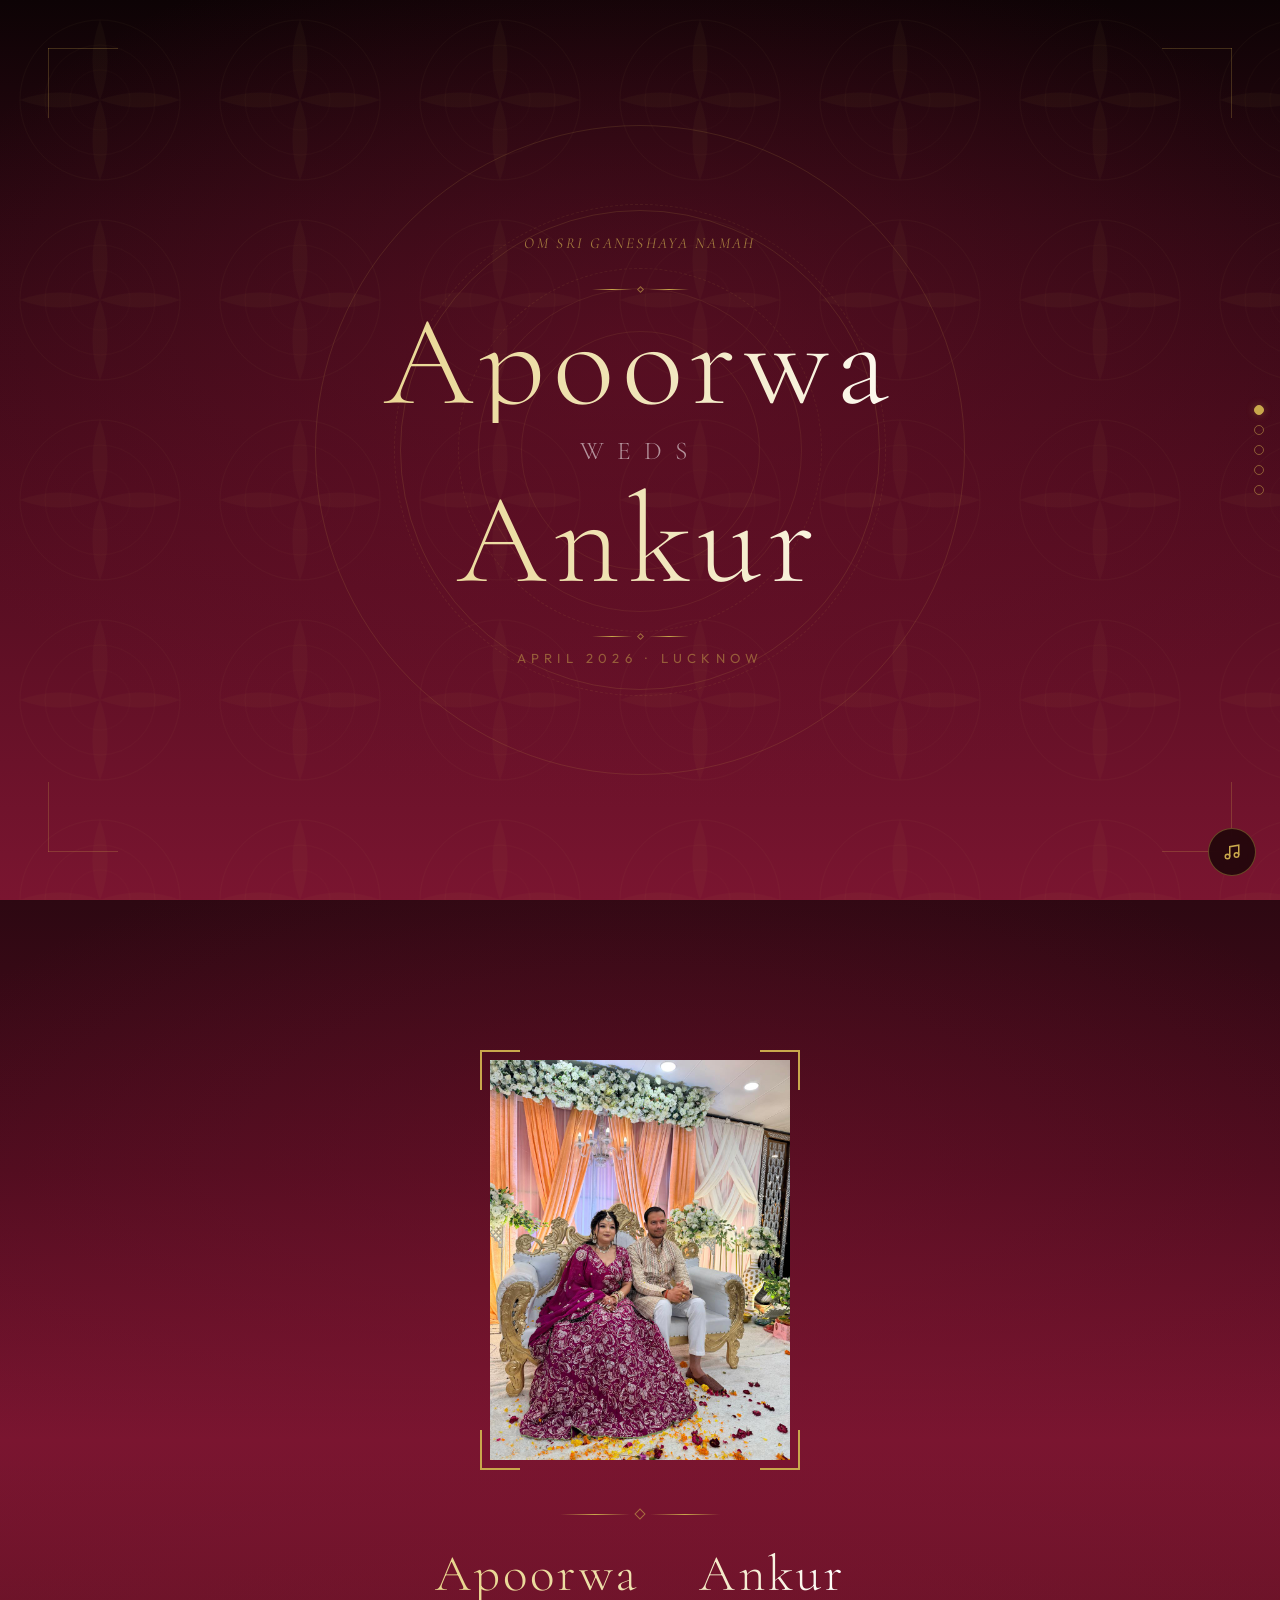
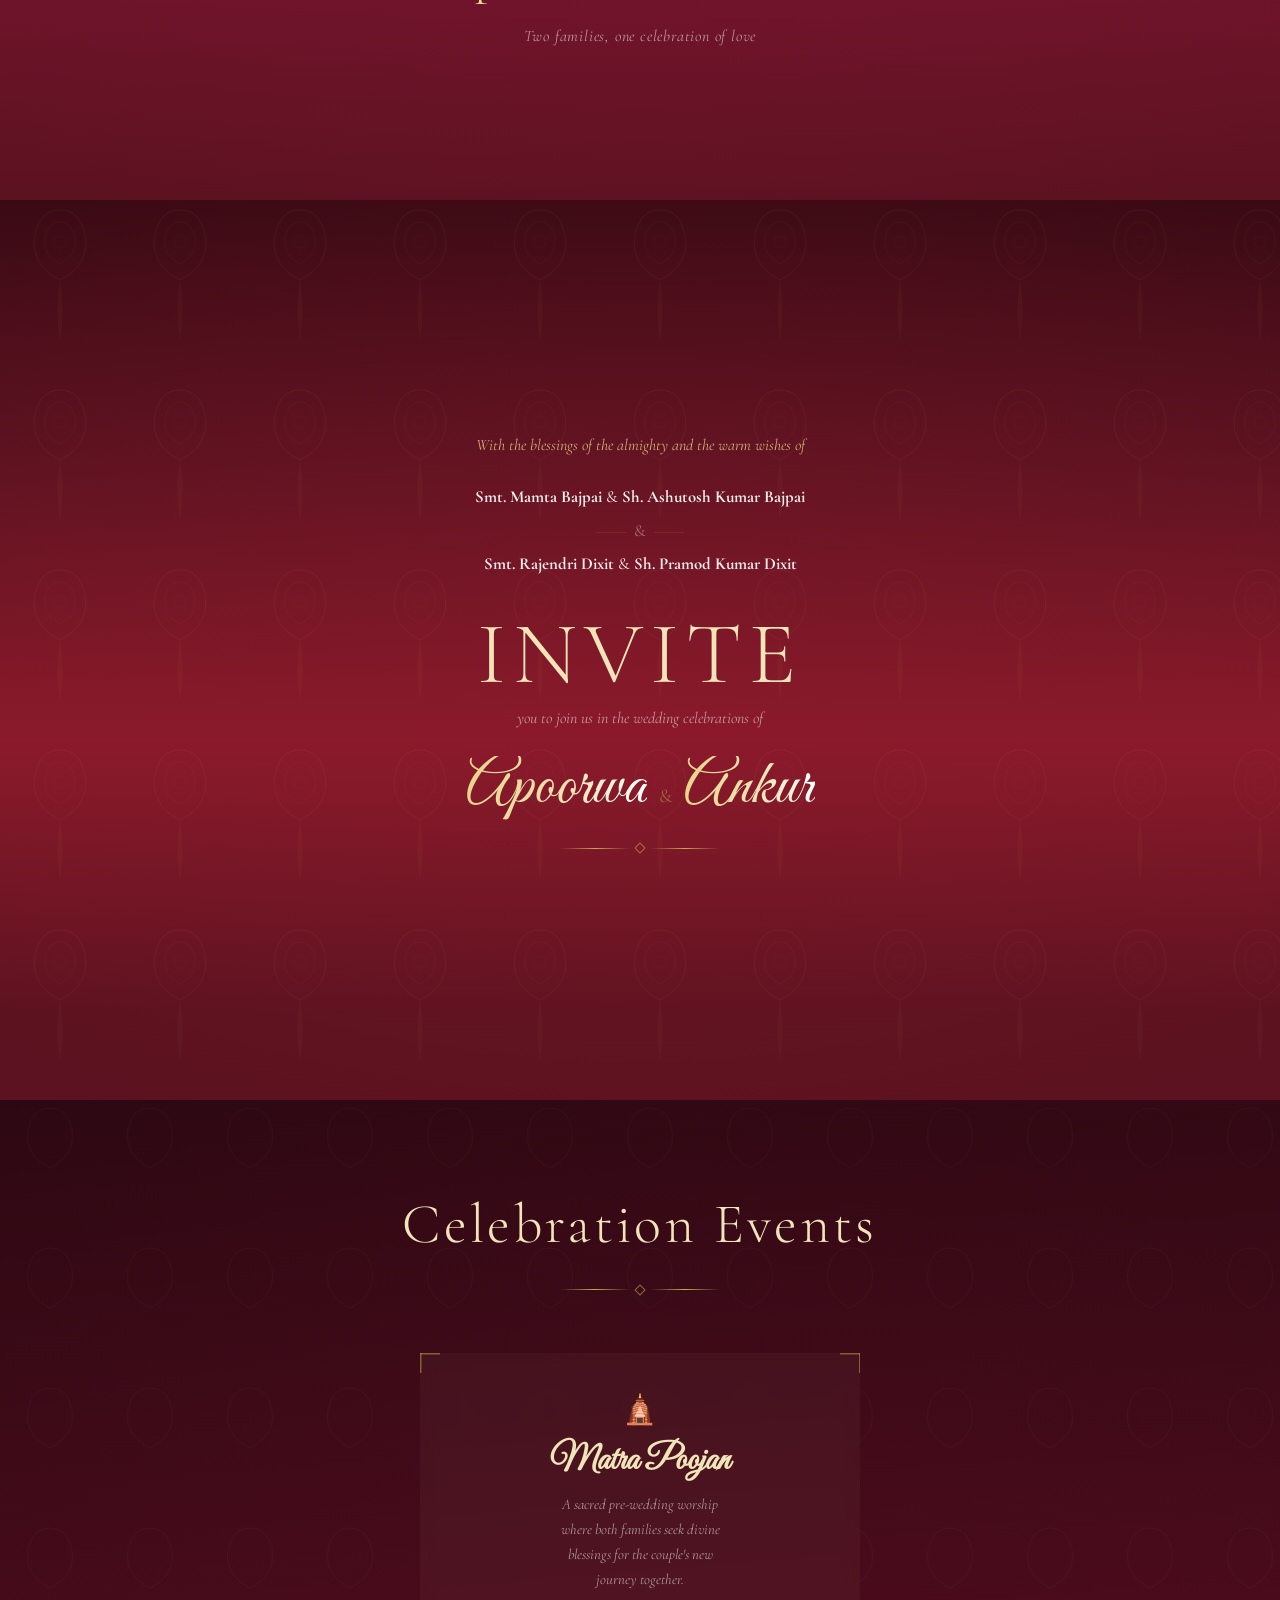
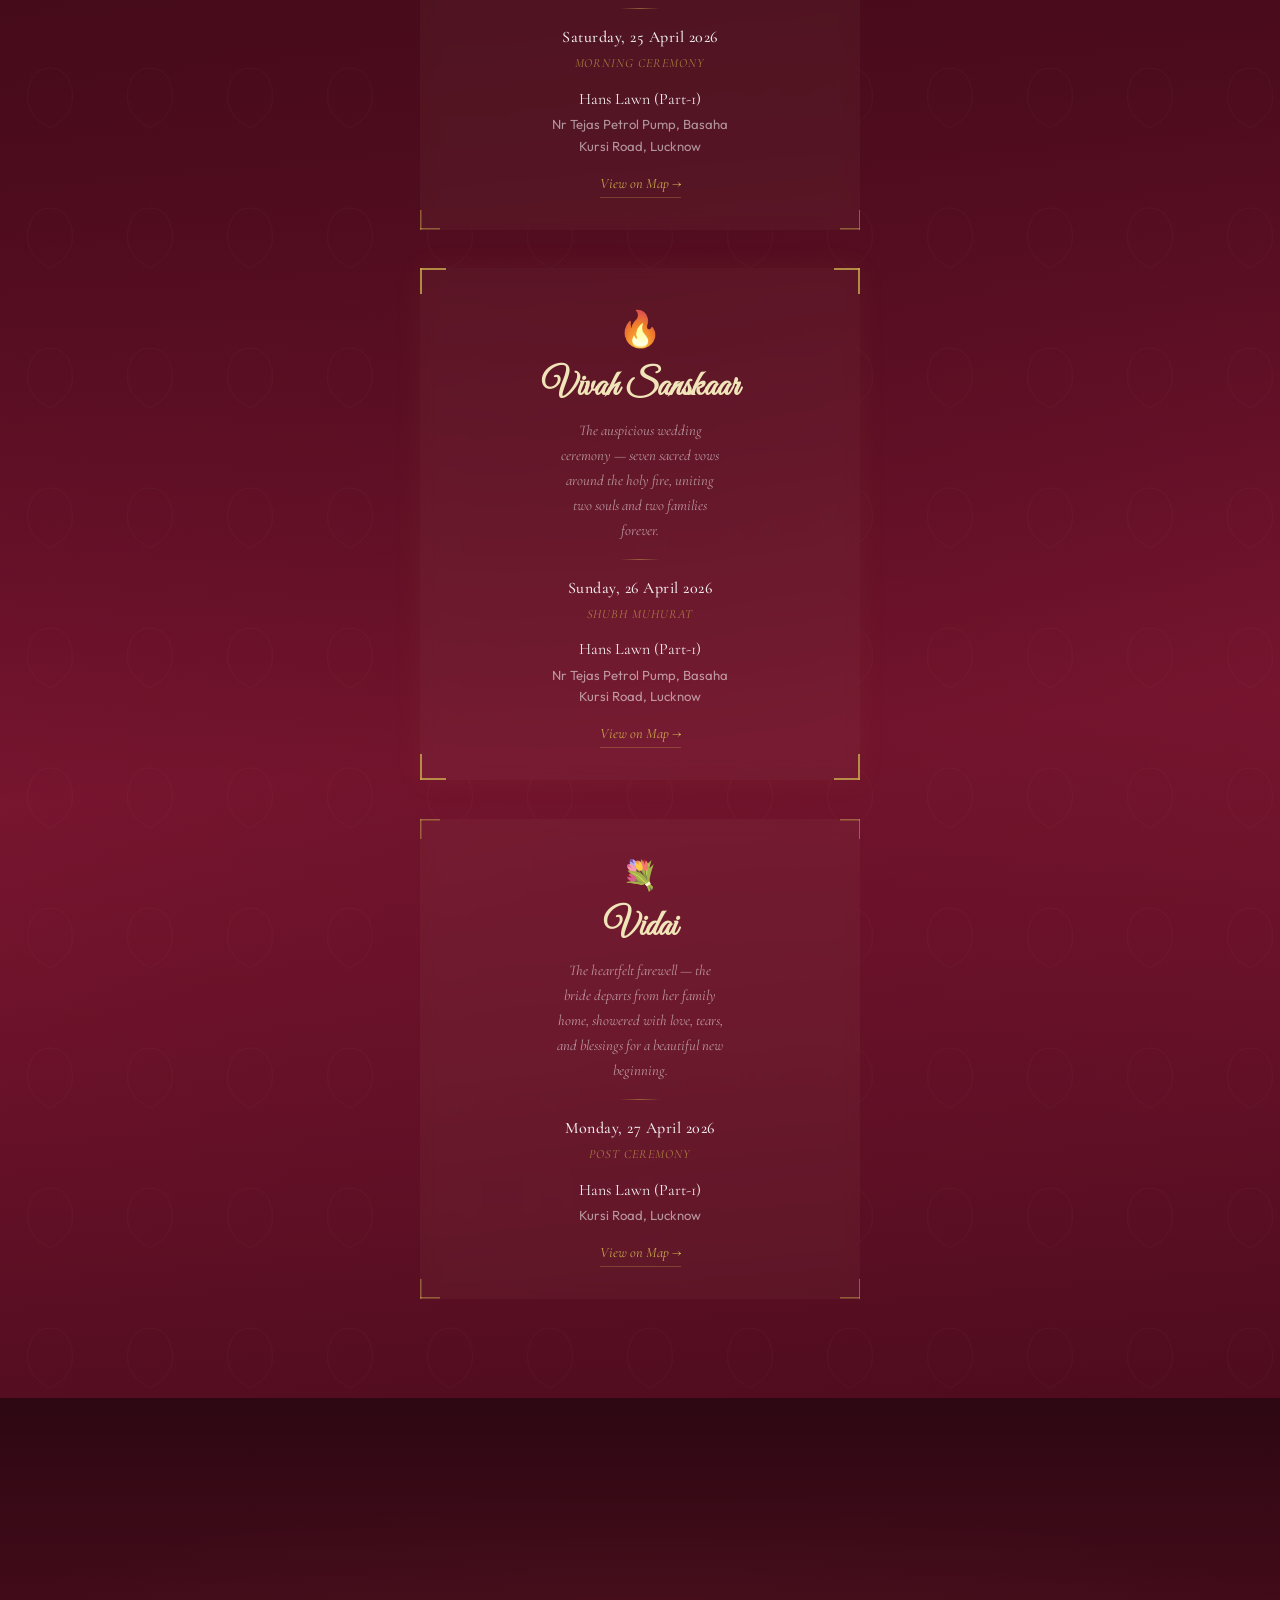
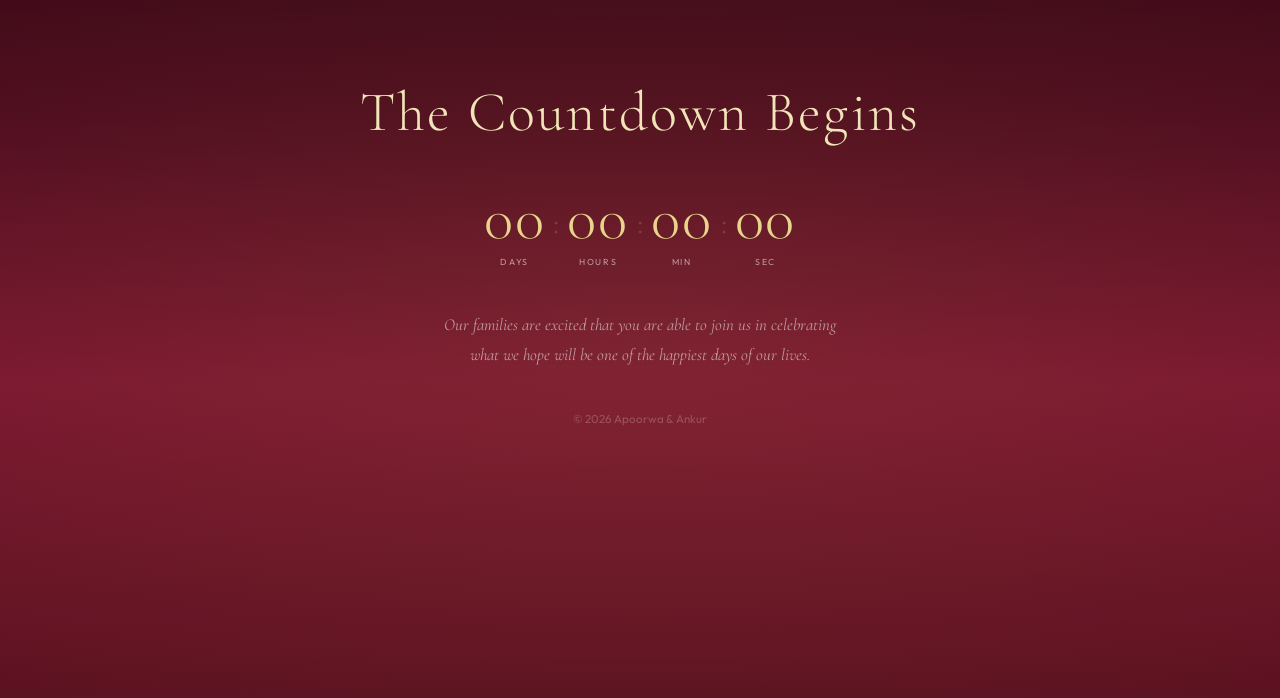
==== index.html @ f577709d "Center couple photo, enrich event cards with descriptions and icons Made-with: Cursor" ====
<!DOCTYPE html>
<html lang="en">
<head>
  <meta charset="UTF-8"/>
  <meta name="viewport" content="width=device-width, initial-scale=1.0"/>
  <meta name="description" content="Apoorwa & Ankur — Wedding Celebration, April 2026, Lucknow"/>
  <title>Apoorwa & Ankur</title>
  <link rel="icon" href="assets/favicon.svg" type="image/svg+xml"/>
  <link rel="preconnect" href="https://fonts.googleapis.com"/>
  <link rel="preconnect" href="https://fonts.gstatic.com" crossorigin/>
  <link href="https://fonts.googleapis.com/css2?family=Cormorant+Garamond:ital,wght@0,300;0,400;0,500;0,600;0,700;1,400&family=Outfit:wght@300;400;500&family=Great+Vibes&display=swap" rel="stylesheet"/>
  <link rel="stylesheet" href="css/style.css"/>
  <link rel="stylesheet" href="css/animations.css"/>
</head>
<body>

<!-- Page dots nav -->
<nav class="dots" aria-label="Page navigation">
  <button class="dot dot--active" data-target="hero" aria-label="Hero"></button>
  <button class="dot" data-target="couple" aria-label="The Couple"></button>
  <button class="dot" data-target="invite" aria-label="Invitation"></button>
  <button class="dot" data-target="events" aria-label="Events"></button>
  <button class="dot" data-target="closing" aria-label="Closing"></button>
</nav>

<!-- Music toggle -->
<button type="button" class="music-btn" id="musicToggle" aria-pressed="false" aria-label="Play music">
  <svg width="18" height="18" viewBox="0 0 24 24" fill="none" stroke="currentColor" stroke-width="2"><path d="M9 18V5l12-2v13"/><circle cx="6" cy="18" r="3"/><circle cx="18" cy="16" r="3"/></svg>
</button>
<audio id="bgMusic" loop preload="metadata"><source src="assets/audio/shehnai.mp3" type="audio/mpeg"/></audio>

<!-- Floating petals & sparkles -->
<div class="petals" id="petals" aria-hidden="true"></div>
<div class="sparkles" id="sparkles" aria-hidden="true"></div>

<main class="pages" id="pages">

<!-- ═══════════ HERO ═══════════ -->
<section class="page page--hero" id="hero">
  <div class="page__bg page__bg--hero"></div>
  <div class="mandala mandala--1" aria-hidden="true"></div>
  <div class="mandala mandala--2" aria-hidden="true"></div>
  <div class="hero-corners" aria-hidden="true">
    <span class="corner corner--tl"></span>
    <span class="corner corner--tr"></span>
    <span class="corner corner--bl"></span>
    <span class="corner corner--br"></span>
  </div>
  <div class="page__content">
    <p class="hero__pre">Om Sri Ganeshaya Namah</p>
    <div class="ornament ornament--sm" aria-hidden="true"><span></span><span></span><span></span></div>
    <h1 class="hero__bride">Apoorwa</h1>
    <p class="hero__weds">weds</p>
    <h1 class="hero__groom">Ankur</h1>
    <div class="ornament ornament--sm" aria-hidden="true"><span></span><span></span><span></span></div>
    <p class="hero__date">April 2026 &middot; Lucknow</p>
  </div>
</section>

<!-- ═══════════ THE COUPLE ═══════════ -->
<section class="page page--couple" id="couple">
  <div class="page__bg page__bg--couple"></div>
  <div class="page__content couple-content">
    <div class="photo-frame">
      <img src="assets/images/couple.jpg" alt="Apoorwa & Ankur" class="photo-frame__img" loading="lazy"/>
    </div>
    <div class="ornament ornament--lg" aria-hidden="true"><span></span><span></span><span></span></div>
    <h2 class="couple__names">Apoorwa <span class="couple__amp">&amp;</span> Ankur</h2>
    <p class="couple__tagline">Two families, one celebration of love</p>
  </div>
</section>

<!-- ═══════════ INVITATION ═══════════ -->
<section class="page page--invite" id="invite">
  <div class="page__bg page__bg--invite"></div>
  <div class="page__content">
    <div class="invite-card">
      <p class="invite-card__pre">With the blessings of the almighty and the warm wishes of</p>
      <div class="invite-card__families">
        <p><strong>Smt. Mamta Bajpai</strong> &amp; <strong>Sh. Ashutosh Kumar Bajpai</strong></p>
        <p class="invite-card__and"><span class="ornament-line"></span>&amp;<span class="ornament-line"></span></p>
        <p><strong>Smt. Rajendri Dixit</strong> &amp; <strong>Sh. Pramod Kumar Dixit</strong></p>
      </div>
      <p class="invite-card__invite">INVITE</p>
      <p class="invite-card__text">you to join us in the wedding celebrations of</p>
      <div class="invite-card__couple">
        <span class="invite-card__name">Apoorwa</span>
        <span class="invite-card__amp">&amp;</span>
        <span class="invite-card__name">Ankur</span>
      </div>
      <div class="ornament ornament--lg" aria-hidden="true"><span></span><span></span><span></span></div>
    </div>
  </div>
</section>

<!-- ═══════════ EVENTS TIMELINE ═══════════ -->
<section class="page page--events" id="events">
  <div class="page__bg page__bg--events"></div>
  <div class="page__content events-content">
    <h2 class="events__heading">Celebration Events</h2>
    <div class="ornament ornament--lg" aria-hidden="true"><span></span><span></span><span></span></div>

    <div class="timeline">

      <!-- Haldi & Sangeet (version A) -->
      <article class="tl-card" id="ev-haldi" data-version="a">
        <div class="tl-card__body">
          <span class="tl-card__icon" aria-hidden="true">&#x1F33B;</span>
          <h3 class="tl-card__title">Haldi &amp; Sangeet</h3>
          <p class="tl-card__desc">An evening of turmeric blessings, music, and joyful dancing as we celebrate the beginning of the festivities.</p>
          <div class="tl-card__divider" aria-hidden="true"></div>
          <p class="tl-card__date">Friday, 24 April 2026</p>
          <p class="tl-card__time">Evening Onwards</p>
          <div class="tl-card__venue-block">
            <p class="tl-card__venue">M-25, Gole Market, Mahanagar</p>
            <p class="tl-card__city">Lucknow</p>
          </div>
          <a class="tl-card__link" href="https://www.google.com/maps/search/Gole+Market+Mahanagar+Lucknow" target="_blank" rel="noopener noreferrer">View on Map &rarr;</a>
        </div>
      </article>

      <!-- Matra Poojan -->
      <article class="tl-card" id="ev-matr">
        <div class="tl-card__body">
          <span class="tl-card__icon" aria-hidden="true">&#x1F6D5;</span>
          <h3 class="tl-card__title">Matra Poojan</h3>
          <p class="tl-card__desc">A sacred pre-wedding worship where both families seek divine blessings for the couple's new journey together.</p>
          <div class="tl-card__divider" aria-hidden="true"></div>
          <p class="tl-card__date">Saturday, 25 April 2026</p>
          <p class="tl-card__time">Morning Ceremony</p>
          <div class="tl-card__venue-block">
            <p class="tl-card__venue">Hans Lawn (Part-1)</p>
            <p class="tl-card__addr">Nr Tejas Petrol Pump, Basaha</p>
            <p class="tl-card__city">Kursi Road, Lucknow</p>
          </div>
          <a class="tl-card__link" href="https://www.google.com/maps/search/Hans+Lawn+Kursi+Road+Lucknow" target="_blank" rel="noopener noreferrer">View on Map &rarr;</a>
        </div>
      </article>

      <!-- Vivah -->
      <article class="tl-card tl-card--highlight" id="ev-vivah">
        <div class="tl-card__body">
          <span class="tl-card__icon tl-card__icon--lg" aria-hidden="true">&#x1F525;</span>
          <h3 class="tl-card__title">Vivah Sanskaar</h3>
          <p class="tl-card__desc">The auspicious wedding ceremony &mdash; seven sacred vows around the holy fire, uniting two souls and two families forever.</p>
          <div class="tl-card__divider" aria-hidden="true"></div>
          <p class="tl-card__date">Sunday, 26 April 2026</p>
          <p class="tl-card__time">Shubh Muhurat</p>
          <div class="tl-card__venue-block">
            <p class="tl-card__venue">Hans Lawn (Part-1)</p>
            <p class="tl-card__addr">Nr Tejas Petrol Pump, Basaha</p>
            <p class="tl-card__city">Kursi Road, Lucknow</p>
          </div>
          <a class="tl-card__link" href="https://www.google.com/maps/search/Hans+Lawn+Kursi+Road+Lucknow" target="_blank" rel="noopener noreferrer">View on Map &rarr;</a>
        </div>
      </article>

      <!-- Vidai -->
      <article class="tl-card" id="ev-vidai">
        <div class="tl-card__body">
          <span class="tl-card__icon" aria-hidden="true">&#x1F490;</span>
          <h3 class="tl-card__title">Vidai</h3>
          <p class="tl-card__desc">The heartfelt farewell &mdash; the bride departs from her family home, showered with love, tears, and blessings for a beautiful new beginning.</p>
          <div class="tl-card__divider" aria-hidden="true"></div>
          <p class="tl-card__date">Monday, 27 April 2026</p>
          <p class="tl-card__time">Post Ceremony</p>
          <div class="tl-card__venue-block">
            <p class="tl-card__venue">Hans Lawn (Part-1)</p>
            <p class="tl-card__city">Kursi Road, Lucknow</p>
          </div>
          <a class="tl-card__link" href="https://www.google.com/maps/search/Hans+Lawn+Kursi+Road+Lucknow" target="_blank" rel="noopener noreferrer">View on Map &rarr;</a>
        </div>
      </article>
    </div>
  </div>
</section>

<!-- ═══════════ COUNTDOWN / CLOSING ═══════════ -->
<section class="page page--closing" id="closing">
  <div class="page__bg page__bg--closing"></div>
  <div class="page__content">
    <h2 class="closing__heading">The Countdown Begins</h2>
    <div class="countdown" id="countdownRoot">
      <span class="cd-block"><span class="cd-n" id="cdDays">00</span><span class="cd-l">Days</span></span>
      <span class="cd-sep">:</span>
      <span class="cd-block"><span class="cd-n" id="cdHours">00</span><span class="cd-l">Hours</span></span>
      <span class="cd-sep">:</span>
      <span class="cd-block"><span class="cd-n" id="cdMins">00</span><span class="cd-l">Min</span></span>
      <span class="cd-sep">:</span>
      <span class="cd-block"><span class="cd-n" id="cdSecs">00</span><span class="cd-l">Sec</span></span>
    </div>
    <p class="closing__text">Our families are excited that you are able to join us in celebrating what we hope will be one of the happiest days of our lives.</p>
    <p class="closing__copy">&copy; <span id="year"></span> Apoorwa &amp; Ankur</p>
  </div>
</section>

</main>

<script src="js/main.js" defer></script>
</body>
</html>
---- css/style.css ----
/* =================================================================
   Apoorwa & Ankur — Hindu Wedding
   Maroon / red / gold  ·  Timeline events  ·  Ornate corners
   ================================================================= */

:root{
  --maroon:#7a1530;--maroon-d:#4e0c1e;--maroon-dd:#2d0812;--maroon-bg:#1a0508;
  --red:#8b1a2b;--red-d:#5c1220;--red-dd:#3a0a14;
  --gold:#c9a84c;--gold-l:#e8d48b;--gold-p:#f0e4b8;--gold-d:#a07828;
  --cream:#faf3e8;--cream-d:#f0e4d0;
  --rose:#b85c78;--rose-d:#8a3d55;
  --txt-l:rgba(255,255,255,.92);--txt-dl:rgba(255,255,255,.55);
  --ff-d:"Cormorant Garamond",Georgia,serif;
  --ff-s:"Great Vibes",cursive;
  --ff-b:"Outfit",system-ui,sans-serif;
}

*,*::before,*::after{box-sizing:border-box;margin:0}
html{scroll-behavior:smooth}
body{font-family:var(--ff-b);font-weight:400;color:#fff;background:var(--maroon-bg);line-height:1.6;overflow-x:hidden}

/* ═══════ LAYOUT ═══════ */
.pages{-webkit-overflow-scrolling:touch}
.page{min-height:100vh;min-height:100dvh;position:relative;display:flex;align-items:center;justify-content:center;overflow:hidden}

@media(max-width:767px){
  body{overflow:hidden;height:100vh;height:100dvh}
  .pages{height:100vh;height:100dvh;overflow-y:auto;scroll-snap-type:y mandatory}
  .page{height:100vh;height:100dvh;min-height:auto;scroll-snap-align:start}
  .page--events{height:auto;min-height:100dvh;scroll-snap-align:start}
}

/* ═══════ BACKGROUNDS ═══════ */
.page__bg{position:absolute;inset:0;z-index:0}

.page__bg--hero{
  background:
    url("data:image/svg+xml,%3Csvg xmlns='http://www.w3.org/2000/svg' width='200' height='200'%3E%3Ccircle cx='100' cy='100' r='80' fill='none' stroke='rgba(201,168,76,.07)' stroke-width='.6'/%3E%3Ccircle cx='100' cy='100' r='55' fill='none' stroke='rgba(201,168,76,.06)' stroke-width='.5'/%3E%3Ccircle cx='100' cy='100' r='30' fill='none' stroke='rgba(201,168,76,.05)' stroke-width='.4'/%3E%3Cpath d='M100 20 Q115 60 100 100 Q85 60 100 20' fill='rgba(201,168,76,.04)'/%3E%3Cpath d='M100 180 Q115 140 100 100 Q85 140 100 180' fill='rgba(201,168,76,.04)'/%3E%3Cpath d='M20 100 Q60 85 100 100 Q60 115 20 100' fill='rgba(201,168,76,.04)'/%3E%3Cpath d='M180 100 Q140 85 100 100 Q140 115 180 100' fill='rgba(201,168,76,.04)'/%3E%3C/svg%3E"),
    radial-gradient(ellipse 60% 50% at 50% 40%,rgba(122,21,48,.4),transparent),
    linear-gradient(180deg,#0d0305 0%,var(--maroon-dd) 25%,var(--maroon-d) 55%,var(--maroon) 100%);
}

.page__bg--couple{
  background:
    radial-gradient(ellipse 70% 60% at 50% 50%,rgba(122,21,48,.5),transparent),
    linear-gradient(180deg,var(--maroon-dd) 0%,var(--maroon-d) 30%,var(--maroon) 60%,var(--red-d) 100%);
}

.page__bg--invite{
  background:
    url("data:image/svg+xml,%3Csvg xmlns='http://www.w3.org/2000/svg' width='120' height='180'%3E%3Cpath d='M60 10 Q80 10 85 35 Q90 65 60 80 Q30 65 35 35 Q40 10 60 10Z' fill='none' stroke='rgba(201,168,76,.1)' stroke-width='.6'/%3E%3Cpath d='M60 22 Q72 22 75 38 Q78 55 60 64 Q42 55 45 38 Q48 22 60 22Z' fill='none' stroke='rgba(201,168,76,.07)' stroke-width='.4'/%3E%3Ccircle cx='60' cy='42' r='6' fill='none' stroke='rgba(201,168,76,.06)' stroke-width='.3'/%3E%3Cpath d='M60 80 Q55 110 60 140 Q65 110 60 80' fill='rgba(201,168,76,.04)'/%3E%3C/svg%3E"),
    radial-gradient(ellipse 80% 60% at 50% 50%,rgba(139,26,43,.3),transparent),
    linear-gradient(180deg,var(--red-dd),var(--red-d) 30%,var(--red) 60%,var(--red-d) 90%);
}

.page__bg--events{
  background:
    url("data:image/svg+xml,%3Csvg xmlns='http://www.w3.org/2000/svg' width='100' height='140'%3E%3Cpath d='M50 8 Q68 8 72 30 Q76 55 50 68 Q24 55 28 30 Q32 8 50 8Z' fill='none' stroke='rgba(232,212,139,.06)' stroke-width='.5'/%3E%3C/svg%3E"),
    radial-gradient(ellipse 70% 50% at 50% 45%,rgba(78,12,30,.35),transparent),
    linear-gradient(175deg,var(--maroon-dd) 0%,var(--maroon-d) 35%,var(--maroon) 65%,var(--maroon-d) 100%);
}

.page__bg--closing{
  background:
    radial-gradient(ellipse 80% 50% at 50% 60%,rgba(201,168,76,.1),transparent),
    linear-gradient(180deg,var(--maroon-dd),var(--maroon-d) 35%,var(--maroon) 65%,var(--red-d));
}

/* ═══════ PAGE CONTENT ═══════ */
.page__content{position:relative;z-index:2;text-align:center;padding:3rem 1.5rem;width:100%;max-width:36rem;margin:0 auto}

/* ═══════════════════════════════
   SPINNING MANDALAS (hero)
   ═══════════════════════════════ */
.mandala{position:absolute;border-radius:50%;border:1.5px solid rgba(201,168,76,.15);z-index:1;pointer-events:none}
.mandala::before,.mandala::after{content:'';position:absolute;border-radius:50%;border:1px solid rgba(201,168,76,.1)}
.mandala::before{inset:12%;border-style:dashed}
.mandala::after{inset:25%}
.mandala--1{width:clamp(280px,50vw,500px);height:clamp(280px,50vw,500px);top:50%;left:50%;transform:translate(-50%,-50%)}
.mandala--2{width:clamp(200px,35vw,360px);height:clamp(200px,35vw,360px);top:50%;left:50%;transform:translate(-50%,-50%)}

/* ═══════ FLOATING PETALS & SPARKLES ═══════ */
.petals{position:fixed;inset:0;z-index:99;pointer-events:none;overflow:hidden}
.petal{position:absolute;border-radius:50% 0 50% 0;background:radial-gradient(circle at 30% 30%,var(--gold),var(--gold-d));opacity:0}
.sparkles{position:fixed;inset:0;z-index:98;pointer-events:none;overflow:hidden}
.sparkle{position:absolute;border-radius:50%;background:var(--gold-l);opacity:0}

/* ═══════════════════════════════
   HERO
   ═══════════════════════════════ */
.hero__pre{font-family:var(--ff-d);font-style:italic;font-size:clamp(.8rem,2vw,.95rem);color:var(--gold);letter-spacing:.15em;text-transform:uppercase;margin-bottom:2rem;opacity:.7}
.hero__bride,.hero__groom{font-family:var(--ff-d);font-weight:300;font-size:clamp(4rem,14vw,8rem);letter-spacing:.06em;line-height:.95;color:var(--txt-l)}
.hero__bride{color:var(--gold-l)}
.hero__weds{font-family:var(--ff-d);font-weight:300;font-size:clamp(1.2rem,3vw,1.6rem);letter-spacing:.5em;text-transform:uppercase;color:var(--txt-dl);margin:.5rem 0}
.hero__groom{margin-bottom:2rem}
.hero__date{font-size:clamp(.7rem,1.8vw,.82rem);letter-spacing:.4em;text-transform:uppercase;color:var(--gold);opacity:.5}

/* ═══════════════════════════════
   COUPLE PHOTO — gradient corner brackets
   Corners drawn via background-image gradients on the
   element itself, so they always align with the box edges.
   ═══════════════════════════════ */
.couple-content{max-width:40rem;display:flex;flex-direction:column;align-items:center;justify-content:center;padding-top:2rem;padding-bottom:2rem}
.photo-frame{
  --cl:clamp(24px,6vw,40px);--ct:2px;--cg:var(--gold);
  position:relative;width:clamp(180px,42vw,260px);margin:0 auto 1.5rem;padding:10px;
  background:
    linear-gradient(var(--cg),var(--cg)) 0 0/var(--cl) var(--ct) no-repeat,
    linear-gradient(var(--cg),var(--cg)) 0 0/var(--ct) var(--cl) no-repeat,
    linear-gradient(var(--cg),var(--cg)) 100% 0/var(--cl) var(--ct) no-repeat,
    linear-gradient(var(--cg),var(--cg)) 100% 0/var(--ct) var(--cl) no-repeat,
    linear-gradient(var(--cg),var(--cg)) 0 100%/var(--cl) var(--ct) no-repeat,
    linear-gradient(var(--cg),var(--cg)) 0 100%/var(--ct) var(--cl) no-repeat,
    linear-gradient(var(--cg),var(--cg)) 100% 100%/var(--cl) var(--ct) no-repeat,
    linear-gradient(var(--cg),var(--cg)) 100% 100%/var(--ct) var(--cl) no-repeat;
}
.photo-frame__img{width:100%;display:block;aspect-ratio:3/4;object-fit:cover;object-position:center 20%;max-height:45vh}

.couple__names{
  font-family:var(--ff-d);font-weight:300;
  font-size:clamp(2rem,6vw,3.2rem);
  color:var(--gold-p);letter-spacing:.06em;margin-bottom:.5rem;
}
.couple__amp{font-family:var(--ff-d);font-weight:300;font-size:clamp(1.2rem,3vw,1.6rem);color:var(--gold);opacity:.5;margin:0 .3rem}
.couple__tagline{font-family:var(--ff-d);font-style:italic;font-size:clamp(.85rem,2.2vw,1rem);color:var(--txt-dl);letter-spacing:.05em}

/* ═══════════════════════════════
   INVITATION CARD
   ═══════════════════════════════ */
.invite-card{padding:1rem 0}
.invite-card__pre{font-family:var(--ff-d);font-style:italic;font-size:clamp(.85rem,2.2vw,1rem);color:var(--gold-l);margin-bottom:1.5rem;opacity:.8;line-height:1.7}
.invite-card__families{margin-bottom:2rem}
.invite-card__families p{font-family:var(--ff-d);font-size:clamp(.9rem,2.3vw,1.05rem);line-height:1.7;color:var(--txt-l)}
.invite-card__and{font-family:var(--ff-d);font-size:1.2rem;color:var(--gold);opacity:.4;margin:.3rem 0}
.invite-card__invite{font-family:var(--ff-d);font-weight:300;font-size:clamp(3rem,10vw,5.5rem);letter-spacing:.08em;color:var(--gold-p);margin-bottom:.5rem;line-height:1}
.invite-card__text{font-family:var(--ff-d);font-style:italic;font-size:clamp(.85rem,2.2vw,1rem);color:var(--txt-dl);margin-bottom:1.5rem}
.invite-card__couple{display:flex;align-items:baseline;justify-content:center;gap:.75rem;flex-wrap:wrap;margin-bottom:1.5rem}
.invite-card__name{font-family:var(--ff-s);font-size:clamp(2.5rem,8vw,4rem);color:var(--gold-l);line-height:1}
.invite-card__amp{font-family:var(--ff-d);font-size:1.2rem;color:var(--gold);opacity:.5}

/* ═══════════════════════════════
   EVENTS TIMELINE
   ═══════════════════════════════ */
.events-content{max-width:44rem;padding-top:4rem;padding-bottom:4rem}
.events__heading{
  font-family:var(--ff-d);font-weight:300;
  font-size:clamp(2.2rem,6vw,3.5rem);
  color:var(--gold-p);letter-spacing:.06em;margin-bottom:.5rem;
}

.timeline{position:relative;margin-top:2.5rem;display:flex;flex-direction:column;align-items:center}
.timeline__line{display:none}

.tl-card{position:relative;padding:1.2rem 0;width:100%;display:flex;justify-content:center}
.tl-card__dot{display:none}
.tl-card__dot--lg{display:none}

.tl-card__body{
  --cl:20px;--ct:1.5px;--cc:rgba(201,168,76,.5);
  position:relative;
  width:clamp(270px,80vw,340px);
  padding:2rem 1.8rem;
  backdrop-filter:blur(8px);
  text-align:center;
  transition:box-shadow .4s;
  background:
    linear-gradient(var(--cc),var(--cc)) 0 0/var(--cl) var(--ct) no-repeat,
    linear-gradient(var(--cc),var(--cc)) 0 0/var(--ct) var(--cl) no-repeat,
    linear-gradient(var(--cc),var(--cc)) 100% 0/var(--cl) var(--ct) no-repeat,
    linear-gradient(var(--cc),var(--cc)) 100% 0/var(--ct) var(--cl) no-repeat,
    linear-gradient(var(--cc),var(--cc)) 0 100%/var(--cl) var(--ct) no-repeat,
    linear-gradient(var(--cc),var(--cc)) 0 100%/var(--ct) var(--cl) no-repeat,
    linear-gradient(var(--cc),var(--cc)) 100% 100%/var(--cl) var(--ct) no-repeat,
    linear-gradient(var(--cc),var(--cc)) 100% 100%/var(--ct) var(--cl) no-repeat,
    rgba(240,228,184,.04);
}
.tl-card__body:hover{
  box-shadow:0 0 40px rgba(201,168,76,.08);
}

.tl-card--highlight .tl-card__body{
  --cl:26px;--ct:2px;--cc:rgba(201,168,76,.8);
  box-shadow:0 0 30px rgba(201,168,76,.06);
}

.tl-card__icon{
  display:block;font-size:1.8rem;margin-bottom:.6rem;
  filter:grayscale(.3) brightness(1.1);
}
.tl-card__icon--lg{font-size:2.2rem}

.tl-card__title{
  font-family:var(--ff-s);font-size:clamp(1.6rem,5vw,2.2rem);
  color:var(--gold-p);margin-bottom:.6rem;line-height:1.2;
}
.tl-card__desc{
  font-family:var(--ff-d);font-style:italic;
  font-size:clamp(.8rem,2vw,.92rem);
  color:var(--txt-dl);line-height:1.7;
  margin-bottom:1rem;max-width:28ch;margin-left:auto;margin-right:auto;
}
.tl-card__divider{
  width:40px;height:1px;margin:0 auto 1rem;
  background:linear-gradient(90deg,transparent,var(--gold),transparent);opacity:.5;
}
.tl-card__date{
  font-family:var(--ff-d);font-weight:500;
  font-size:clamp(.88rem,2.3vw,1rem);
  color:var(--txt-l);margin-bottom:.2rem;letter-spacing:.03em;
}
.tl-card__time{
  font-family:var(--ff-d);font-style:italic;
  font-size:.78rem;color:var(--gold);opacity:.7;
  letter-spacing:.08em;text-transform:uppercase;margin-bottom:.8rem;
}
.tl-card__venue-block{margin-bottom:.8rem}
.tl-card__venue{font-family:var(--ff-d);font-size:clamp(.88rem,2.2vw,1rem);color:var(--txt-l);margin-bottom:.1rem}
.tl-card__addr{font-size:.82rem;color:var(--txt-dl);margin-bottom:.05rem}
.tl-card__city{font-size:.82rem;color:var(--txt-dl)}
.tl-card__link{
  display:inline-block;font-family:var(--ff-d);font-style:italic;
  font-size:.9rem;color:var(--gold);text-decoration:none;
  border-bottom:1px solid rgba(201,168,76,.3);padding-bottom:2px;
  transition:color .3s,border-color .3s;
}
.tl-card__link:hover{color:var(--gold-l);border-color:var(--gold-l)}

/* ═══════════════════════════════
   COUNTDOWN / CLOSING
   ═══════════════════════════════ */
.closing__heading{font-family:var(--ff-d);font-weight:300;font-size:clamp(2rem,6vw,3.5rem);color:var(--gold-p);margin-bottom:2rem;letter-spacing:.04em}
.countdown{display:flex;align-items:center;justify-content:center;gap:.5rem;margin-bottom:2.5rem}
.cd-block{text-align:center}
.cd-n{display:block;font-family:var(--ff-d);font-weight:300;font-size:clamp(2.2rem,7vw,3.8rem);color:var(--gold-l);line-height:1;letter-spacing:.03em}
.cd-l{display:block;font-size:.55rem;text-transform:uppercase;letter-spacing:.2em;color:var(--txt-dl);margin-top:.35rem}
.cd-sep{font-family:var(--ff-d);font-size:clamp(1.2rem,3vw,2rem);color:var(--gold);opacity:.25;padding-bottom:.8rem}
.closing__text{font-family:var(--ff-d);font-style:italic;font-size:clamp(.88rem,2.2vw,1.05rem);color:var(--txt-dl);max-width:26rem;margin:0 auto 2.5rem;line-height:1.8}
.closing__copy{font-size:.72rem;color:var(--txt-dl);opacity:.4}

/* ═══════════════════════════════
   NAVIGATION DOTS
   ═══════════════════════════════ */
.dots{position:fixed;right:1rem;top:50%;transform:translateY(-50%);z-index:100;display:flex;flex-direction:column;gap:10px}
.dot{width:10px;height:10px;border-radius:50%;border:1.5px solid rgba(201,168,76,.5);background:transparent;cursor:pointer;padding:0;transition:all .3s}
.dot--active,.dot:hover{background:var(--gold);border-color:var(--gold);box-shadow:0 0 8px rgba(201,168,76,.3)}

/* ═══════════════════════════════
   MUSIC BUTTON
   ═══════════════════════════════ */
.music-btn{position:fixed;bottom:1.5rem;right:1.5rem;z-index:100;width:48px;height:48px;border-radius:50%;border:1.5px solid rgba(201,168,76,.4);background:rgba(26,5,8,.85);color:var(--gold);cursor:pointer;display:flex;align-items:center;justify-content:center;transition:all .25s;backdrop-filter:blur(8px)}
.music-btn:hover{border-color:var(--gold);background:rgba(201,168,76,.12)}

/* ═══════════════════════════════
   ORNAMENTAL ELEMENTS
   ═══════════════════════════════ */
.ornament{display:flex;align-items:center;justify-content:center;gap:6px;margin:1rem auto}
.ornament span:first-child,.ornament span:last-child{width:clamp(30px,8vw,60px);height:1px;background:linear-gradient(90deg,transparent,var(--gold),transparent)}
.ornament span:nth-child(2){width:6px;height:6px;border:1px solid var(--gold);transform:rotate(45deg);opacity:.6}
.ornament--sm{margin:.6rem auto}
.ornament--sm span:first-child,.ornament--sm span:last-child{width:clamp(20px,6vw,40px)}
.ornament--sm span:nth-child(2){width:5px;height:5px}
.ornament--lg{margin:1rem auto}
.ornament--lg span:first-child,.ornament--lg span:last-child{width:clamp(40px,10vw,70px)}
.ornament--lg span:nth-child(2){width:8px;height:8px}
.ornament-line{display:inline-block;width:clamp(16px,4vw,30px);height:1px;background:var(--gold);opacity:.3;vertical-align:middle;margin:0 .5rem}

/* Hero corner ornaments */
.hero-corners{position:absolute;inset:2rem;z-index:1;pointer-events:none}
.corner{position:absolute;width:clamp(30px,6vw,50px);height:clamp(30px,6vw,50px)}
.corner::before,.corner::after{content:'';position:absolute;background:var(--gold);opacity:.25}
.corner::before{width:100%;height:1px;top:0}
.corner::after{width:1px;height:100%;left:0}
.corner--tl{top:0;left:0}
.corner--tr{top:0;right:0}.corner--tr::before{right:0;left:auto}.corner--tr::after{right:0;left:auto}
.corner--bl{bottom:0;left:0}.corner--bl::before{bottom:0;top:auto}.corner--bl::after{bottom:0;top:auto}
.corner--br{bottom:0;right:0}.corner--br::before{right:0;left:auto;bottom:0;top:auto}.corner--br::after{right:0;left:auto;bottom:0;top:auto}

/* ═══════════════════════════════
   RESPONSIVE
   ═══════════════════════════════ */
@media(max-width:767px){}
@media(max-width:480px){
  .dots{right:.5rem;gap:8px}
  .dot{width:8px;height:8px}
  .page__content{padding:1.5rem 1rem}
  .mandala--1{width:240px;height:240px}
  .mandala--2{width:170px;height:170px}
  .tl-card__body{padding:1.4rem 1.2rem}
}
@media(min-width:768px){
  .page__content{padding:4rem 2rem}
  .mandala--1{width:clamp(400px,55vw,650px);height:clamp(400px,55vw,650px)}
  .mandala--2{width:clamp(280px,40vw,480px);height:clamp(280px,40vw,480px)}
  .hero-corners{inset:3rem}
  .corner{width:70px;height:70px}
  .photo-frame{width:clamp(240px,25vw,320px)}

  .tl-card__body{width:clamp(320px,40vw,420px)}
}
@media(min-width:1024px){
  .hero__bride,.hero__groom{font-size:8rem}
  .page__content{max-width:44rem;padding:5rem 2rem}
  .events-content{max-width:50rem}
  .tl-card__body{width:clamp(360px,35vw,440px);padding:2rem 2rem}
  .tl-card__title{font-size:2.2rem}
}
@media(min-width:1440px){
  .mandala--1{width:700px;height:700px}
  .mandala--2{width:520px;height:520px}
  .hero-corners{inset:4rem}
  .corner{width:90px;height:90px}
  .events-content{max-width:56rem}
  .tl-card__body{width:clamp(400px,30vw,480px)}
}
---- css/animations.css ----
/* =================================================================
   ANIMATIONS — Apoorwa & Ankur Wedding
   ================================================================= */

/* ═══════ SCROLL-DRIVEN REVEALS ═══════ */
.page__content{opacity:0;transform:translateY(30px);transition:opacity .85s ease,transform .85s ease}
.page__content.visible{opacity:1;transform:translateY(0)}

/* ═══════ HERO ENTRANCE ═══════ */
.hero__pre,.hero__date{opacity:0;transition:opacity 1.2s ease .3s}
.page__content.visible .hero__pre,
.page__content.visible .hero__date{opacity:.7}
.page__content.visible .hero__date{opacity:.5}

.hero__bride{opacity:0;transform:translateX(-40px);transition:opacity 1s ease .15s,transform 1s cubic-bezier(.16,1,.3,1) .15s}
.hero__groom{opacity:0;transform:translateX(40px);transition:opacity 1s ease .3s,transform 1s cubic-bezier(.16,1,.3,1) .3s}
.hero__weds{opacity:0;transition:opacity .8s ease .5s}
.page__content.visible .hero__bride,
.page__content.visible .hero__groom{opacity:1;transform:translateX(0)}
.page__content.visible .hero__weds{opacity:1}

/* ═══════ COUPLE PHOTO ENTRANCE ═══════ */
.photo-frame{opacity:0;transform:translateY(30px) scale(.92);transition:opacity 1s ease,transform 1s cubic-bezier(.16,1,.3,1)}
.couple__names{opacity:0;transform:translateY(15px);transition:opacity .8s ease .3s,transform .8s ease .3s}
.couple__tagline{opacity:0;transition:opacity .8s ease .5s}
.page__content.visible .photo-frame{opacity:1;transform:translateY(0) scale(1)}
.page__content.visible .couple__names{opacity:1;transform:translateY(0)}
.page__content.visible .couple__tagline{opacity:1}

/* ═══════ INVITE ENTRANCE ═══════ */
.invite-card__invite{opacity:0;transform:scale(.85);transition:opacity 1s ease .1s,transform 1s ease .1s}
.invite-card__couple{opacity:0;transform:translateY(20px);transition:opacity .8s ease .35s,transform .8s ease .35s}
.page__content.visible .invite-card__invite{opacity:1;transform:scale(1)}
.page__content.visible .invite-card__couple{opacity:1;transform:translateY(0)}

/* ═══════ TIMELINE CARDS — staggered reveal ═══════ */
.tl-card{opacity:0;transform:translateY(30px);transition:opacity .7s ease,transform .7s ease}
.tl-card.visible{opacity:1;transform:translateY(0)}
.tl-card:nth-child(1){transition-delay:0s}
.tl-card:nth-child(2){transition-delay:.15s}
.tl-card:nth-child(3){transition-delay:.3s}
.tl-card:nth-child(4){transition-delay:.45s}

/* ═══════ COUNTDOWN ENTRANCE ═══════ */
.countdown{opacity:0;transform:translateY(20px);transition:opacity .8s ease .2s,transform .8s ease .2s}
.page__content.visible .countdown{opacity:1;transform:translateY(0)}

/* ═══════ SPINNING MANDALAS ═══════ */
@keyframes spin{
  from{transform:translate(-50%,-50%) rotate(0deg)}
  to{transform:translate(-50%,-50%) rotate(360deg)}
}
@keyframes spin-reverse{
  from{transform:translate(-50%,-50%) rotate(0deg)}
  to{transform:translate(-50%,-50%) rotate(-360deg)}
}
.mandala--1{animation:spin 45s linear infinite}
.mandala--2{animation:spin-reverse 35s linear infinite}

/* ═══════ GOLD SHIMMER ON NAMES ═══════ */
@keyframes shimmer{
  0%{background-position:200% center}
  100%{background-position:-200% center}
}
.hero__bride,.hero__groom{
  background:linear-gradient(90deg,var(--gold-l) 0%,var(--gold-p) 25%,#fff 50%,var(--gold-p) 75%,var(--gold-l) 100%);
  background-size:200% auto;
  -webkit-background-clip:text;background-clip:text;
  -webkit-text-fill-color:transparent;
  animation:shimmer 6s linear infinite;
}
.couple__names,.invite-card__name{
  background:linear-gradient(90deg,var(--gold-l) 0%,var(--gold-p) 30%,#fff 50%,var(--gold-p) 70%,var(--gold-l) 100%);
  background-size:200% auto;
  -webkit-background-clip:text;background-clip:text;
  -webkit-text-fill-color:transparent;
  animation:shimmer 8s linear infinite;
}

/* ═══════ PHOTO FRAME GLOW ═══════ */
@keyframes photo-glow{
  0%,100%{box-shadow:0 0 30px rgba(201,168,76,.1)}
  50%{box-shadow:0 0 50px rgba(201,168,76,.2)}
}
.photo-frame{animation:photo-glow 4s ease-in-out infinite}

/* ═══════ TIMELINE CARD BORDER SHIMMER ═══════ */
@keyframes card-border-pulse{
  0%,100%{border-color:rgba(201,168,76,.2);box-shadow:none}
  50%{border-color:rgba(201,168,76,.4);box-shadow:0 0 25px rgba(201,168,76,.06)}
}
.tl-card--highlight .tl-card__body{animation:card-border-pulse 4s ease-in-out infinite}

/* ═══════ FLOATING PETALS ═══════ */
@keyframes petal-fall{
  0%{opacity:0;transform:translateY(-5vh) translateX(0) rotate(0deg) scale(.7)}
  8%{opacity:.55}
  85%{opacity:.35}
  100%{opacity:0;transform:translateY(105vh) translateX(var(--drift,50px)) rotate(720deg) scale(.3)}
}

/* ═══════ SPARKLE TWINKLE ═══════ */
@keyframes sparkle-twinkle{
  0%{opacity:0;transform:scale(0)}
  50%{opacity:.8;transform:scale(1.2)}
  100%{opacity:0;transform:scale(0)}
}

/* ═══════ COUNTDOWN PULSE ═══════ */
@keyframes cd-pulse{
  0%,100%{opacity:1}
  50%{opacity:.7}
}
.cd-n{animation:cd-pulse 2s ease-in-out infinite}

/* ═══════ MUSIC BUTTON PULSE ═══════ */
@keyframes music-pulse{
  0%,100%{transform:scale(1)}
  50%{transform:scale(1.05)}
}
.music-btn[aria-pressed="true"]{animation:music-pulse 1.5s ease-in-out infinite}

/* ═══════ BACKGROUND PATTERN DRIFT ═══════ */
@keyframes pattern-drift{
  0%{background-position:0 0}
  100%{background-position:200px 200px}
}
.page__bg--hero,.page__bg--couple,.page__bg--invite,.page__bg--events{
  animation:pattern-drift 60s linear infinite;
}

/* ═══════ DOT ACTIVE RING ═══════ */
@keyframes dot-ring{
  0%{box-shadow:0 0 0 0 rgba(201,168,76,.4)}
  70%{box-shadow:0 0 0 6px rgba(201,168,76,0)}
  100%{box-shadow:0 0 0 0 rgba(201,168,76,0)}
}
.dot--active{animation:dot-ring 2s infinite}

/* ═══════ ORNAMENT DIAMOND SPIN ═══════ */
@keyframes diamond-spin{
  0%{transform:rotate(45deg)}
  100%{transform:rotate(405deg)}
}
.ornament span:nth-child(2){animation:diamond-spin 12s linear infinite}

/* ═══════ REDUCED MOTION ═══════ */
@media(prefers-reduced-motion:reduce){
  *{animation-duration:.01ms!important;animation-iteration-count:1!important;transition-duration:.01ms!important}
}
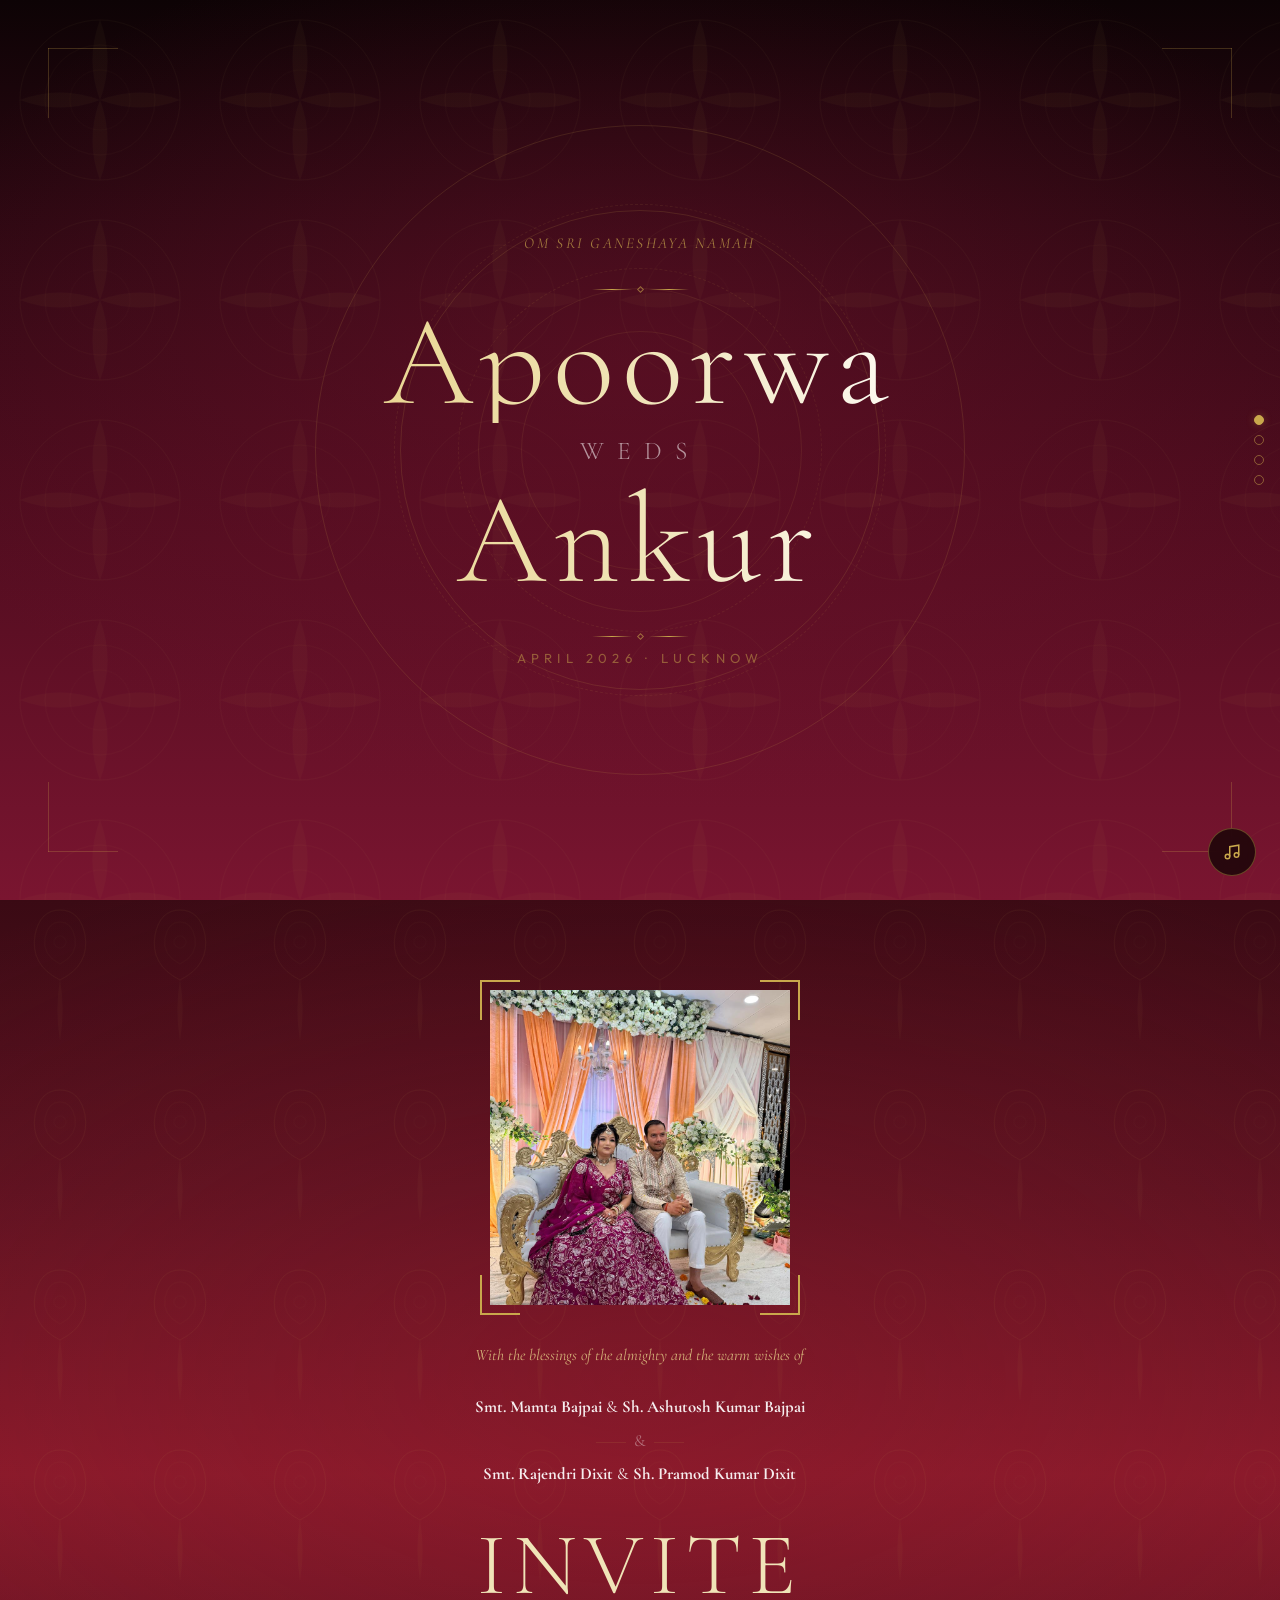
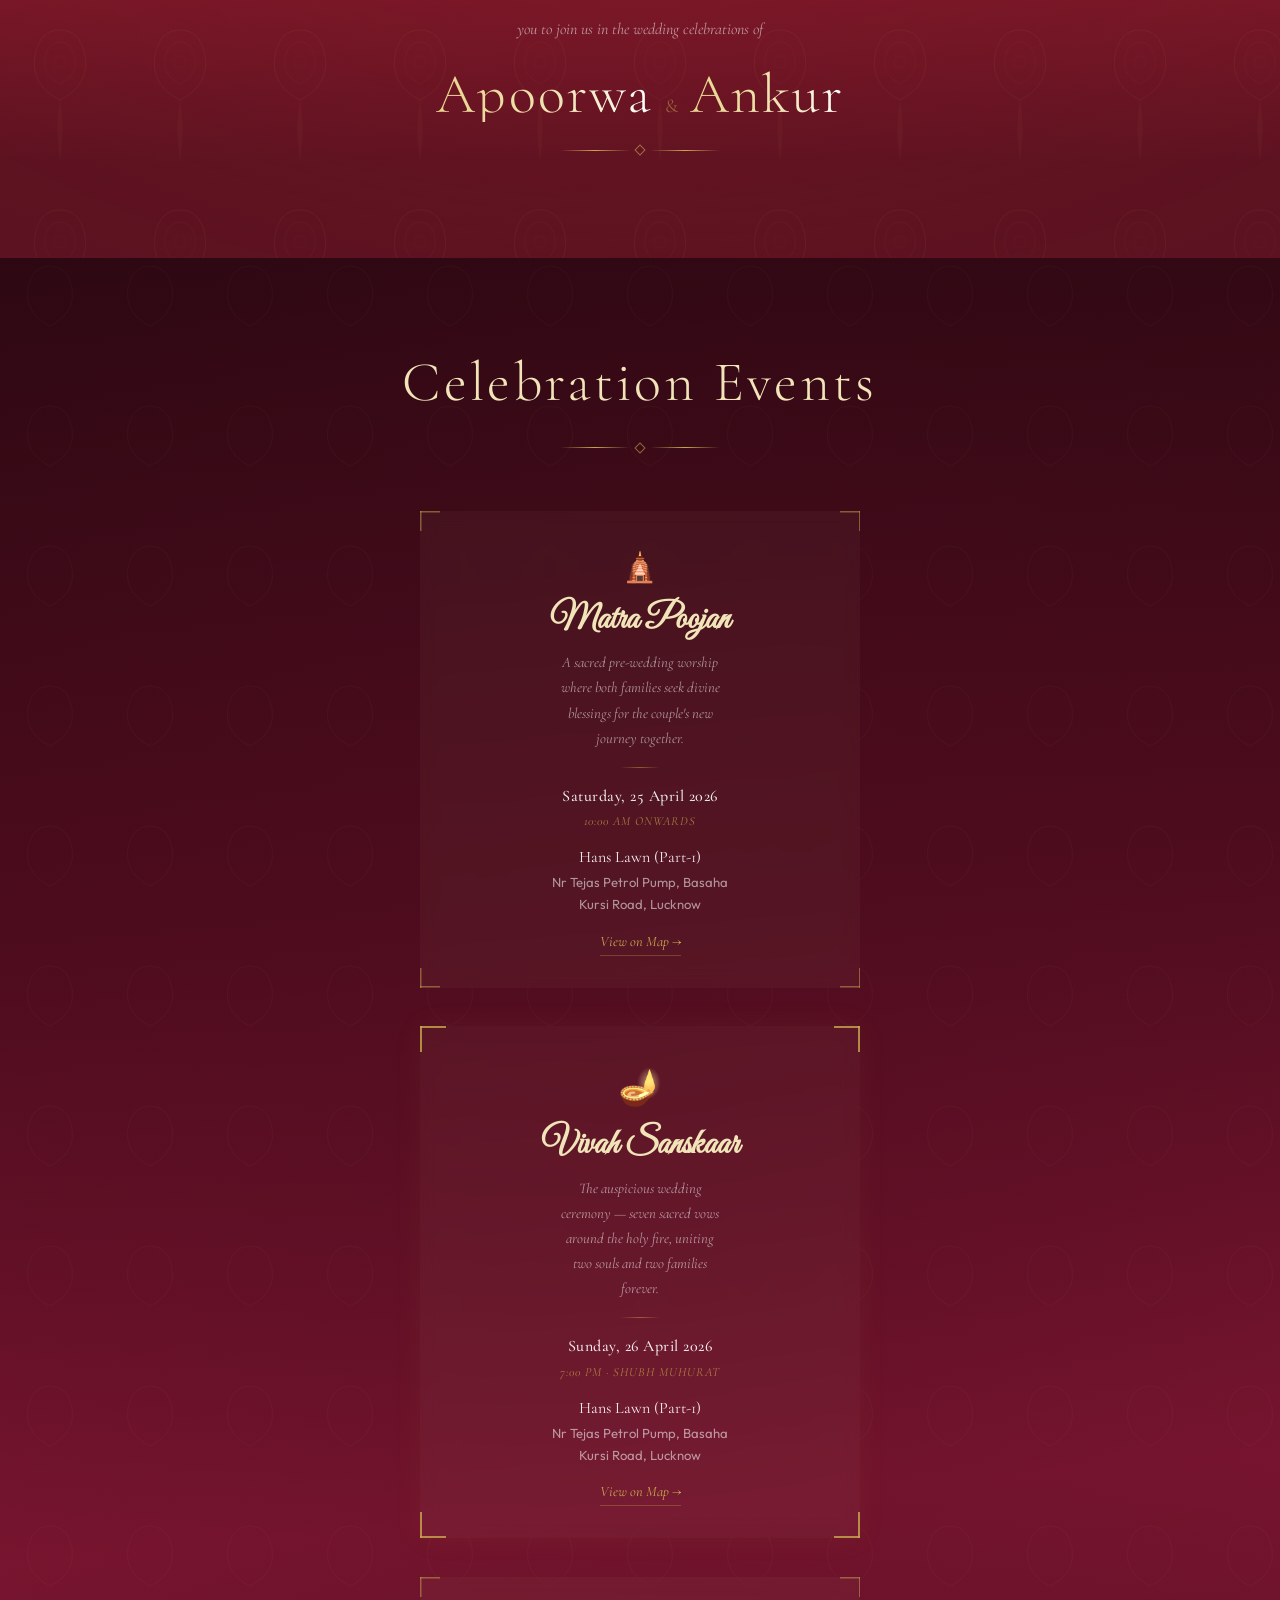
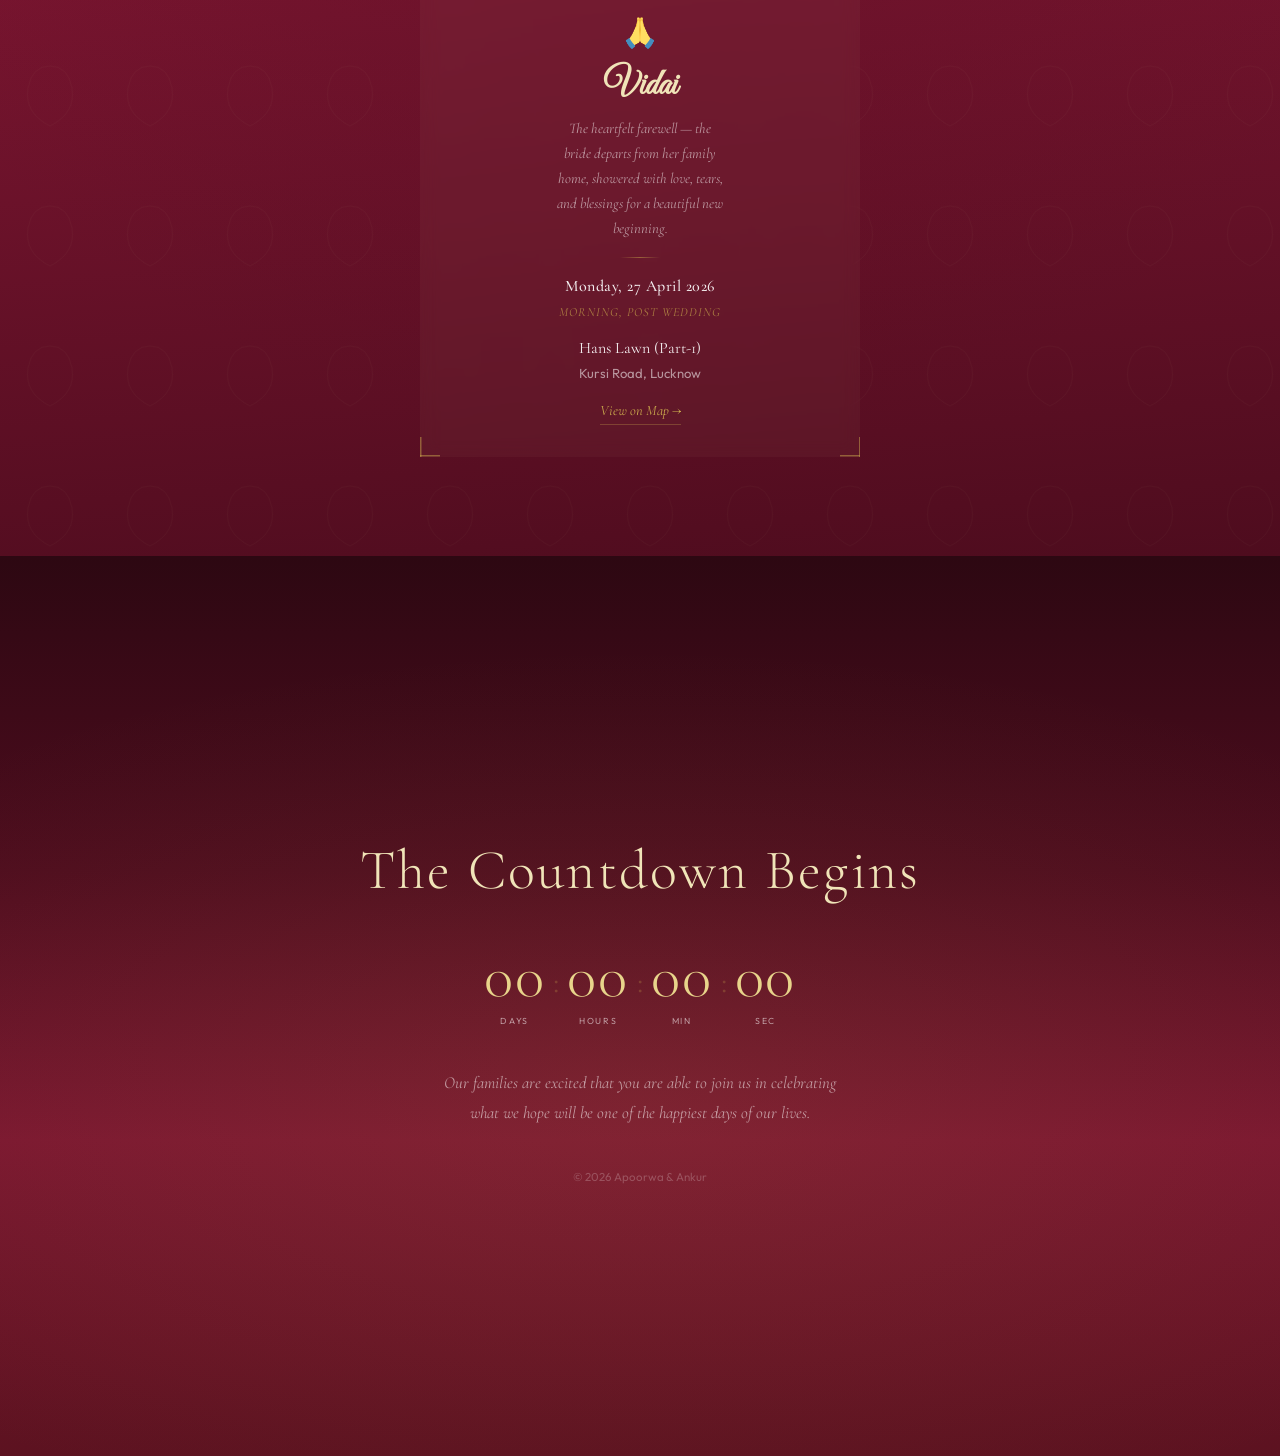
==== commit bfcb4296: "Merge couple+invite slides, fix font, update emojis and timings Made-with: Cursor" ====
--- a/index.html
+++ b/index.html
@@ -17,7 +17,6 @@
 <!-- Page dots nav -->
 <nav class="dots" aria-label="Page navigation">
   <button class="dot dot--active" data-target="hero" aria-label="Hero"></button>
-  <button class="dot" data-target="couple" aria-label="The Couple"></button>
   <button class="dot" data-target="invite" aria-label="Invitation"></button>
   <button class="dot" data-target="events" aria-label="Events"></button>
   <button class="dot" data-target="closing" aria-label="Closing"></button>
@@ -57,23 +56,13 @@
   </div>
 </section>
 
-<!-- ═══════════ THE COUPLE ═══════════ -->
-<section class="page page--couple" id="couple">
-  <div class="page__bg page__bg--couple"></div>
-  <div class="page__content couple-content">
-    <div class="photo-frame">
-      <img src="assets/images/couple.jpg" alt="Apoorwa & Ankur" class="photo-frame__img" loading="lazy"/>
-    </div>
-    <div class="ornament ornament--lg" aria-hidden="true"><span></span><span></span><span></span></div>
-    <h2 class="couple__names">Apoorwa <span class="couple__amp">&amp;</span> Ankur</h2>
-    <p class="couple__tagline">Two families, one celebration of love</p>
-  </div>
-</section>
-
 <!-- ═══════════ INVITATION ═══════════ -->
 <section class="page page--invite" id="invite">
   <div class="page__bg page__bg--invite"></div>
-  <div class="page__content">
+  <div class="page__content invite-content">
+    <div class="photo-frame photo-frame--invite">
+      <img src="assets/images/couple.jpg" alt="Apoorwa & Ankur" class="photo-frame__img" loading="lazy"/>
+    </div>
     <div class="invite-card">
       <p class="invite-card__pre">With the blessings of the almighty and the warm wishes of</p>
       <div class="invite-card__families">
@@ -110,7 +99,7 @@
           <p class="tl-card__desc">An evening of turmeric blessings, music, and joyful dancing as we celebrate the beginning of the festivities.</p>
           <div class="tl-card__divider" aria-hidden="true"></div>
           <p class="tl-card__date">Friday, 24 April 2026</p>
-          <p class="tl-card__time">Evening Onwards</p>
+          <p class="tl-card__time">6:00 PM Onwards</p>
           <div class="tl-card__venue-block">
             <p class="tl-card__venue">M-25, Gole Market, Mahanagar</p>
             <p class="tl-card__city">Lucknow</p>
@@ -127,7 +116,7 @@
           <p class="tl-card__desc">A sacred pre-wedding worship where both families seek divine blessings for the couple's new journey together.</p>
           <div class="tl-card__divider" aria-hidden="true"></div>
           <p class="tl-card__date">Saturday, 25 April 2026</p>
-          <p class="tl-card__time">Morning Ceremony</p>
+          <p class="tl-card__time">10:00 AM Onwards</p>
           <div class="tl-card__venue-block">
             <p class="tl-card__venue">Hans Lawn (Part-1)</p>
             <p class="tl-card__addr">Nr Tejas Petrol Pump, Basaha</p>
@@ -140,12 +129,12 @@
       <!-- Vivah -->
       <article class="tl-card tl-card--highlight" id="ev-vivah">
         <div class="tl-card__body">
-          <span class="tl-card__icon tl-card__icon--lg" aria-hidden="true">&#x1F525;</span>
+          <span class="tl-card__icon tl-card__icon--lg" aria-hidden="true">&#x1FA94;</span>
           <h3 class="tl-card__title">Vivah Sanskaar</h3>
           <p class="tl-card__desc">The auspicious wedding ceremony &mdash; seven sacred vows around the holy fire, uniting two souls and two families forever.</p>
           <div class="tl-card__divider" aria-hidden="true"></div>
           <p class="tl-card__date">Sunday, 26 April 2026</p>
-          <p class="tl-card__time">Shubh Muhurat</p>
+          <p class="tl-card__time">7:00 PM &middot; Shubh Muhurat</p>
           <div class="tl-card__venue-block">
             <p class="tl-card__venue">Hans Lawn (Part-1)</p>
             <p class="tl-card__addr">Nr Tejas Petrol Pump, Basaha</p>
@@ -158,12 +147,12 @@
       <!-- Vidai -->
       <article class="tl-card" id="ev-vidai">
         <div class="tl-card__body">
-          <span class="tl-card__icon" aria-hidden="true">&#x1F490;</span>
+          <span class="tl-card__icon" aria-hidden="true">&#x1F64F;</span>
           <h3 class="tl-card__title">Vidai</h3>
           <p class="tl-card__desc">The heartfelt farewell &mdash; the bride departs from her family home, showered with love, tears, and blessings for a beautiful new beginning.</p>
           <div class="tl-card__divider" aria-hidden="true"></div>
           <p class="tl-card__date">Monday, 27 April 2026</p>
-          <p class="tl-card__time">Post Ceremony</p>
+          <p class="tl-card__time">Morning, Post Wedding</p>
           <div class="tl-card__venue-block">
             <p class="tl-card__venue">Hans Lawn (Part-1)</p>
             <p class="tl-card__city">Kursi Road, Lucknow</p>
--- a/css/style.css
+++ b/css/style.css
@@ -27,7 +27,7 @@
   body{overflow:hidden;height:100vh;height:100dvh}
   .pages{height:100vh;height:100dvh;overflow-y:auto;scroll-snap-type:y mandatory}
   .page{height:100vh;height:100dvh;min-height:auto;scroll-snap-align:start}
-  .page--events{height:auto;min-height:100dvh;scroll-snap-align:start}
+  .page--invite,.page--events{height:auto;min-height:100dvh;scroll-snap-align:start}
 }
 
 /* ═══════ BACKGROUNDS ═══════ */
@@ -127,7 +127,10 @@
 /* ═══════════════════════════════
    INVITATION CARD
    ═══════════════════════════════ */
-.invite-card{padding:1rem 0}
+.invite-content{max-width:40rem;display:flex;flex-direction:column;align-items:center;justify-content:center}
+.photo-frame--invite{width:clamp(130px,30vw,180px);margin-bottom:1.2rem}
+.photo-frame--invite .photo-frame__img{max-height:35vh}
+.invite-card{padding:.5rem 0}
 .invite-card__pre{font-family:var(--ff-d);font-style:italic;font-size:clamp(.85rem,2.2vw,1rem);color:var(--gold-l);margin-bottom:1.5rem;opacity:.8;line-height:1.7}
 .invite-card__families{margin-bottom:2rem}
 .invite-card__families p{font-family:var(--ff-d);font-size:clamp(.9rem,2.3vw,1.05rem);line-height:1.7;color:var(--txt-l)}
@@ -135,7 +138,7 @@
 .invite-card__invite{font-family:var(--ff-d);font-weight:300;font-size:clamp(3rem,10vw,5.5rem);letter-spacing:.08em;color:var(--gold-p);margin-bottom:.5rem;line-height:1}
 .invite-card__text{font-family:var(--ff-d);font-style:italic;font-size:clamp(.85rem,2.2vw,1rem);color:var(--txt-dl);margin-bottom:1.5rem}
 .invite-card__couple{display:flex;align-items:baseline;justify-content:center;gap:.75rem;flex-wrap:wrap;margin-bottom:1.5rem}
-.invite-card__name{font-family:var(--ff-s);font-size:clamp(2.5rem,8vw,4rem);color:var(--gold-l);line-height:1}
+.invite-card__name{font-family:var(--ff-d);font-weight:300;font-size:clamp(2.2rem,7vw,3.5rem);color:var(--gold-l);line-height:1;letter-spacing:.04em}
 .invite-card__amp{font-family:var(--ff-d);font-size:1.2rem;color:var(--gold);opacity:.5}
 
 /* ═══════════════════════════════
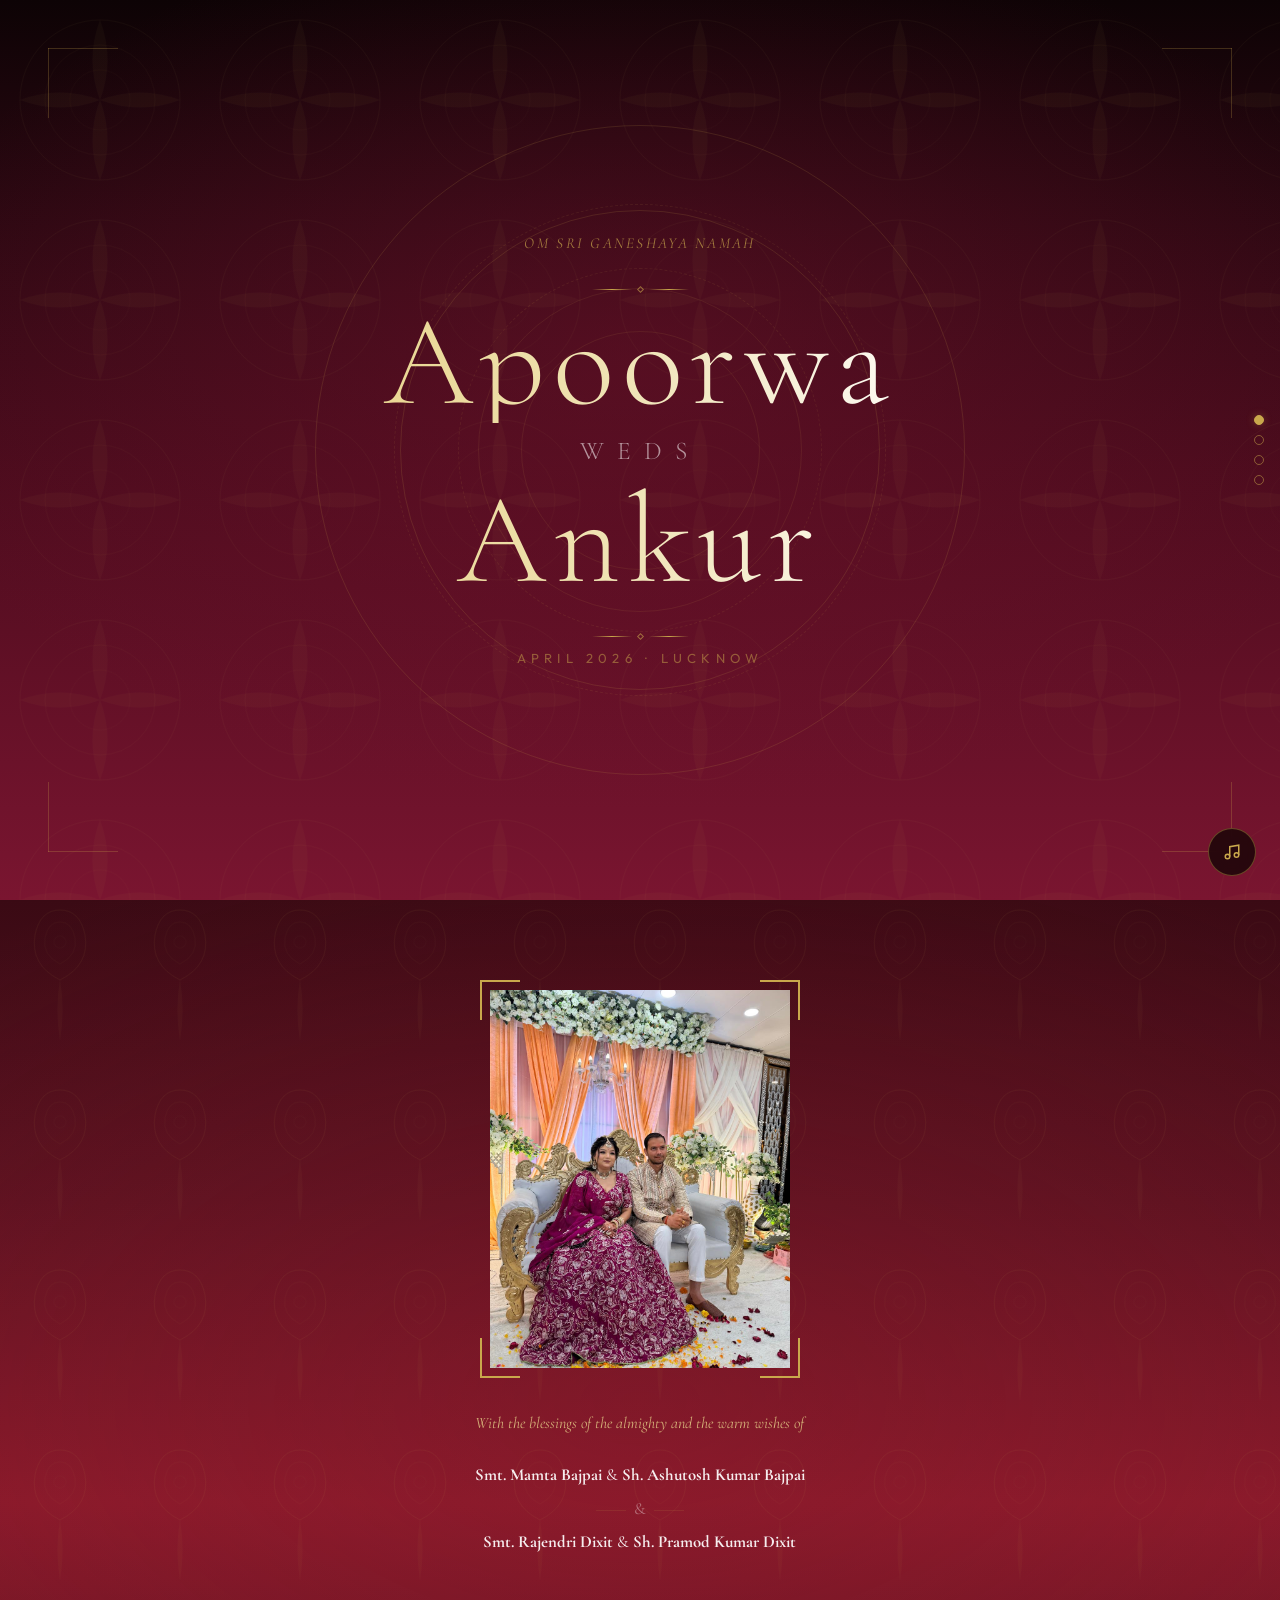
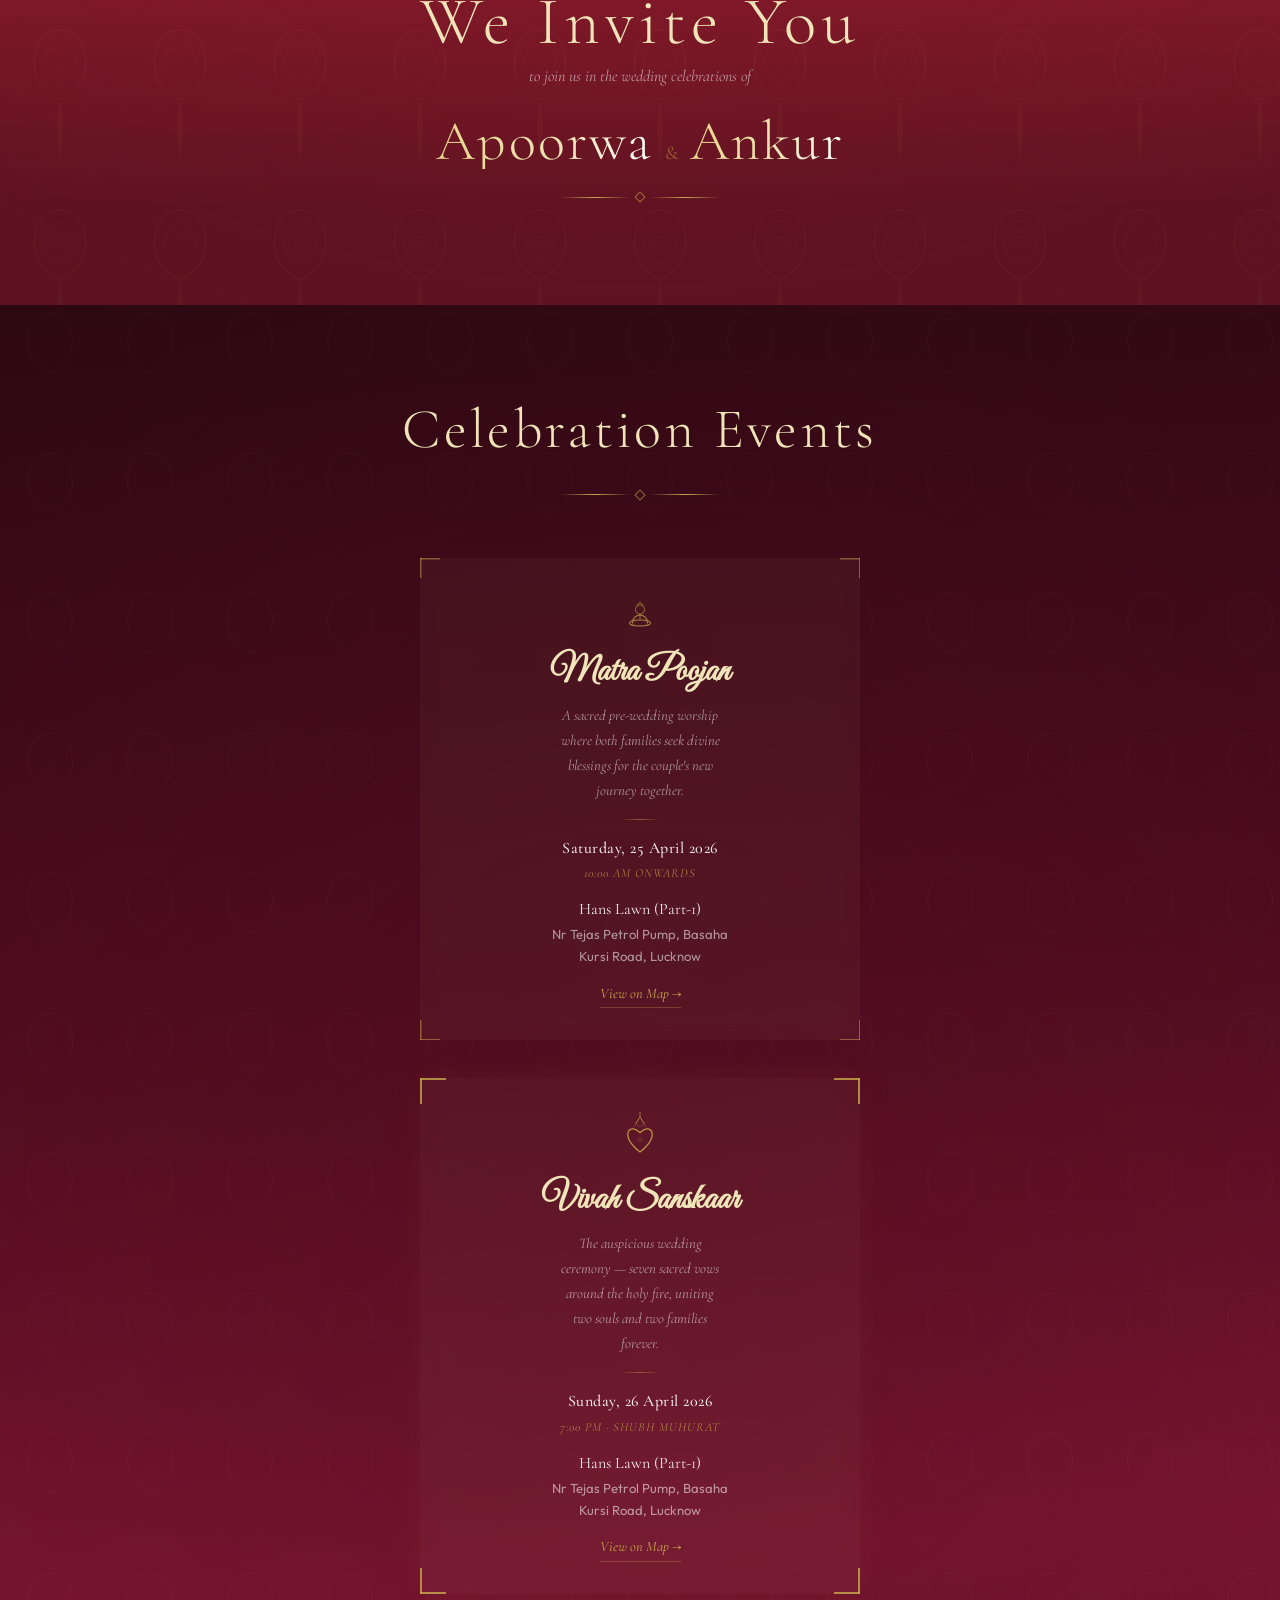
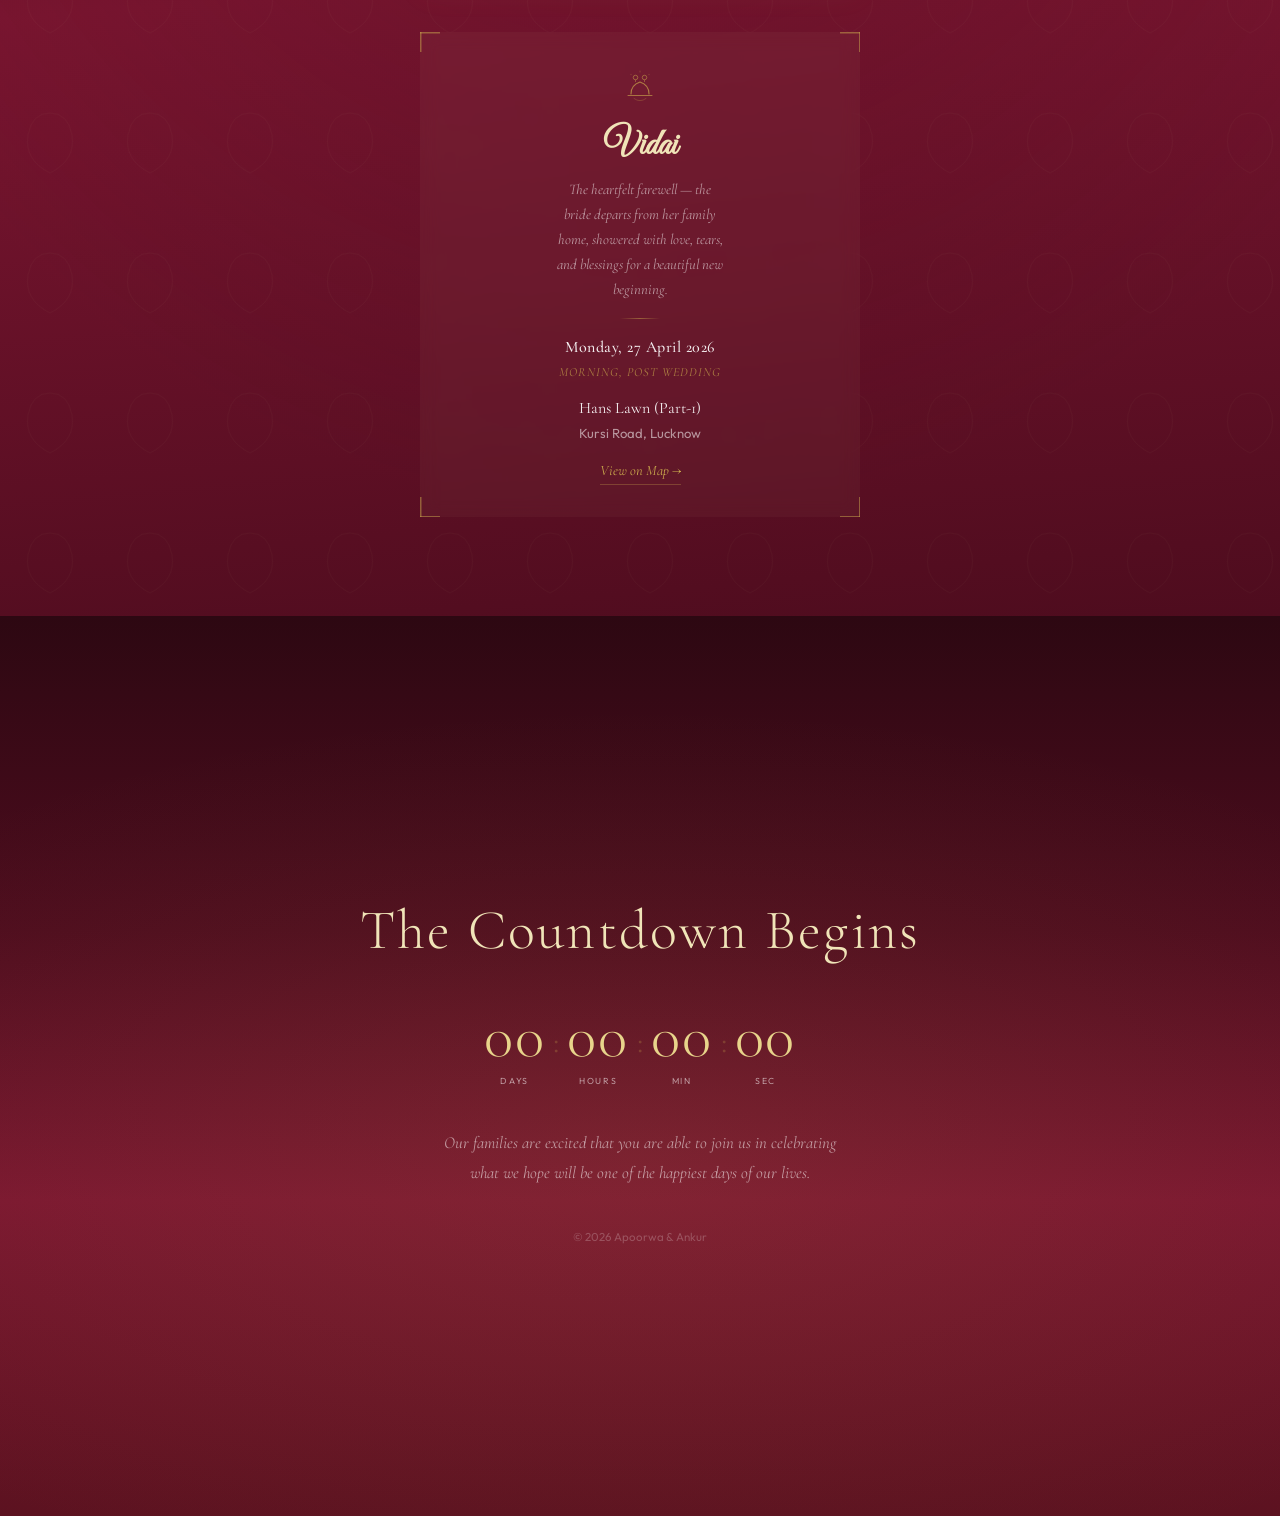
==== commit 372fe2ae: "Bigger photo, We Invite You text, custom SVG icons for events Made-with: Cursor" ====
--- a/index.html
+++ b/index.html
@@ -70,8 +70,8 @@
         <p class="invite-card__and"><span class="ornament-line"></span>&amp;<span class="ornament-line"></span></p>
         <p><strong>Smt. Rajendri Dixit</strong> &amp; <strong>Sh. Pramod Kumar Dixit</strong></p>
       </div>
-      <p class="invite-card__invite">INVITE</p>
-      <p class="invite-card__text">you to join us in the wedding celebrations of</p>
+      <p class="invite-card__invite">We Invite You</p>
+      <p class="invite-card__text">to join us in the wedding celebrations of</p>
       <div class="invite-card__couple">
         <span class="invite-card__name">Apoorwa</span>
         <span class="invite-card__amp">&amp;</span>
@@ -94,7 +94,7 @@
       <!-- Haldi & Sangeet (version A) -->
       <article class="tl-card" id="ev-haldi" data-version="a">
         <div class="tl-card__body">
-          <span class="tl-card__icon" aria-hidden="true">&#x1F33B;</span>
+          <svg class="tl-card__svg" viewBox="0 0 64 64" aria-hidden="true"><circle cx="32" cy="32" r="10" fill="none" stroke="currentColor" stroke-width="1.5"/><circle cx="32" cy="32" r="4" fill="currentColor" opacity=".5"/><g stroke="currentColor" stroke-width="1.2" fill="none"><ellipse cx="32" cy="16" rx="4" ry="8"/><ellipse cx="32" cy="48" rx="4" ry="8"/><ellipse cx="16" cy="32" rx="8" ry="4"/><ellipse cx="48" cy="32" rx="8" ry="4"/><ellipse cx="20.7" cy="20.7" rx="4" ry="8" transform="rotate(45 20.7 20.7)"/><ellipse cx="43.3" cy="43.3" rx="4" ry="8" transform="rotate(45 43.3 43.3)"/><ellipse cx="43.3" cy="20.7" rx="4" ry="8" transform="rotate(-45 43.3 20.7)"/><ellipse cx="20.7" cy="43.3" rx="4" ry="8" transform="rotate(-45 20.7 43.3)"/></g></svg>
           <h3 class="tl-card__title">Haldi &amp; Sangeet</h3>
           <p class="tl-card__desc">An evening of turmeric blessings, music, and joyful dancing as we celebrate the beginning of the festivities.</p>
           <div class="tl-card__divider" aria-hidden="true"></div>
@@ -111,7 +111,7 @@
       <!-- Matra Poojan -->
       <article class="tl-card" id="ev-matr">
         <div class="tl-card__body">
-          <span class="tl-card__icon" aria-hidden="true">&#x1F6D5;</span>
+          <svg class="tl-card__svg" viewBox="0 0 64 64" aria-hidden="true"><path d="M22 44 C22 30 42 30 42 44" fill="none" stroke="currentColor" stroke-width="1.5" stroke-linecap="round"/><ellipse cx="32" cy="44" rx="14" ry="4" fill="none" stroke="currentColor" stroke-width="1.5"/><line x1="32" y1="40" x2="32" y2="32" stroke="currentColor" stroke-width="1.2"/><circle cx="32" cy="26" r="6" fill="none" stroke="currentColor" stroke-width="1.2"/><path d="M29 20 Q32 14 35 20" fill="none" stroke="currentColor" stroke-width="1" stroke-linecap="round"/><path d="M26 22 Q32 10 38 22" fill="none" stroke="currentColor" stroke-width=".8" opacity=".5" stroke-linecap="round"/><circle cx="24" cy="38" r="1.5" fill="currentColor" opacity=".3"/><circle cx="40" cy="38" r="1.5" fill="currentColor" opacity=".3"/></svg>
           <h3 class="tl-card__title">Matra Poojan</h3>
           <p class="tl-card__desc">A sacred pre-wedding worship where both families seek divine blessings for the couple's new journey together.</p>
           <div class="tl-card__divider" aria-hidden="true"></div>
@@ -129,7 +129,7 @@
       <!-- Vivah -->
       <article class="tl-card tl-card--highlight" id="ev-vivah">
         <div class="tl-card__body">
-          <span class="tl-card__icon tl-card__icon--lg" aria-hidden="true">&#x1FA94;</span>
+          <svg class="tl-card__svg tl-card__svg--lg" viewBox="0 0 64 64" aria-hidden="true"><path d="M32 48 C32 48 18 38 18 28 C18 22 24 18 32 26 C40 18 46 22 46 28 C46 38 32 48 32 48Z" fill="none" stroke="currentColor" stroke-width="1.5" stroke-linejoin="round"/><path d="M27 16 L32 8 L37 16" fill="none" stroke="currentColor" stroke-width="1" stroke-linecap="round" stroke-linejoin="round"/><line x1="32" y1="8" x2="32" y2="4" stroke="currentColor" stroke-width=".8"/><circle cx="32" cy="3" r="1" fill="currentColor" opacity=".6"/><path d="M24 20 Q28 14 32 20 Q36 14 40 20" fill="none" stroke="currentColor" stroke-width=".8" opacity=".4"/><circle cx="32" cy="34" r="3" fill="currentColor" opacity=".15"/></svg>
           <h3 class="tl-card__title">Vivah Sanskaar</h3>
           <p class="tl-card__desc">The auspicious wedding ceremony &mdash; seven sacred vows around the holy fire, uniting two souls and two families forever.</p>
           <div class="tl-card__divider" aria-hidden="true"></div>
@@ -147,7 +147,7 @@
       <!-- Vidai -->
       <article class="tl-card" id="ev-vidai">
         <div class="tl-card__body">
-          <span class="tl-card__icon" aria-hidden="true">&#x1F64F;</span>
+          <svg class="tl-card__svg" viewBox="0 0 64 64" aria-hidden="true"><path d="M20 40 Q20 28 32 24 Q44 28 44 40" fill="none" stroke="currentColor" stroke-width="1.5" stroke-linecap="round"/><path d="M16 42 L48 42" stroke="currentColor" stroke-width="1.2" stroke-linecap="round"/><circle cx="26" cy="18" r="3" fill="none" stroke="currentColor" stroke-width="1"/><circle cx="38" cy="18" r="3" fill="none" stroke="currentColor" stroke-width="1"/><path d="M26 21 L26 24" stroke="currentColor" stroke-width=".8"/><path d="M38 21 L38 24" stroke="currentColor" stroke-width=".8"/><path d="M24 46 Q32 52 40 46" fill="none" stroke="currentColor" stroke-width="1" stroke-linecap="round" opacity=".5"/><circle cx="20" cy="14" r="1" fill="currentColor" opacity=".3"/><circle cx="44" cy="14" r="1" fill="currentColor" opacity=".3"/><circle cx="32" cy="10" r="1.5" fill="currentColor" opacity=".2"/></svg>
           <h3 class="tl-card__title">Vidai</h3>
           <p class="tl-card__desc">The heartfelt farewell &mdash; the bride departs from her family home, showered with love, tears, and blessings for a beautiful new beginning.</p>
           <div class="tl-card__divider" aria-hidden="true"></div>
--- a/css/style.css
+++ b/css/style.css
@@ -128,14 +128,14 @@
    INVITATION CARD
    ═══════════════════════════════ */
 .invite-content{max-width:40rem;display:flex;flex-direction:column;align-items:center;justify-content:center}
-.photo-frame--invite{width:clamp(130px,30vw,180px);margin-bottom:1.2rem}
-.photo-frame--invite .photo-frame__img{max-height:35vh}
+.photo-frame--invite{width:clamp(200px,40vw,280px);margin-bottom:1.5rem}
+.photo-frame--invite .photo-frame__img{max-height:42vh}
 .invite-card{padding:.5rem 0}
 .invite-card__pre{font-family:var(--ff-d);font-style:italic;font-size:clamp(.85rem,2.2vw,1rem);color:var(--gold-l);margin-bottom:1.5rem;opacity:.8;line-height:1.7}
 .invite-card__families{margin-bottom:2rem}
 .invite-card__families p{font-family:var(--ff-d);font-size:clamp(.9rem,2.3vw,1.05rem);line-height:1.7;color:var(--txt-l)}
 .invite-card__and{font-family:var(--ff-d);font-size:1.2rem;color:var(--gold);opacity:.4;margin:.3rem 0}
-.invite-card__invite{font-family:var(--ff-d);font-weight:300;font-size:clamp(3rem,10vw,5.5rem);letter-spacing:.08em;color:var(--gold-p);margin-bottom:.5rem;line-height:1}
+.invite-card__invite{font-family:var(--ff-d);font-weight:300;font-size:clamp(2.4rem,8vw,4.2rem);letter-spacing:.08em;color:var(--gold-p);margin-bottom:.5rem;line-height:1}
 .invite-card__text{font-family:var(--ff-d);font-style:italic;font-size:clamp(.85rem,2.2vw,1rem);color:var(--txt-dl);margin-bottom:1.5rem}
 .invite-card__couple{display:flex;align-items:baseline;justify-content:center;gap:.75rem;flex-wrap:wrap;margin-bottom:1.5rem}
 .invite-card__name{font-family:var(--ff-d);font-weight:300;font-size:clamp(2.2rem,7vw,3.5rem);color:var(--gold-l);line-height:1;letter-spacing:.04em}
@@ -186,11 +186,11 @@
   box-shadow:0 0 30px rgba(201,168,76,.06);
 }
 
-.tl-card__icon{
-  display:block;font-size:1.8rem;margin-bottom:.6rem;
-  filter:grayscale(.3) brightness(1.1);
-}
-.tl-card__icon--lg{font-size:2.2rem}
+.tl-card__svg{
+  display:block;width:48px;height:48px;margin:0 auto .8rem;
+  color:var(--gold);opacity:.7;
+}
+.tl-card__svg--lg{width:56px;height:56px;opacity:.85}
 
 .tl-card__title{
   font-family:var(--ff-s);font-size:clamp(1.6rem,5vw,2.2rem);
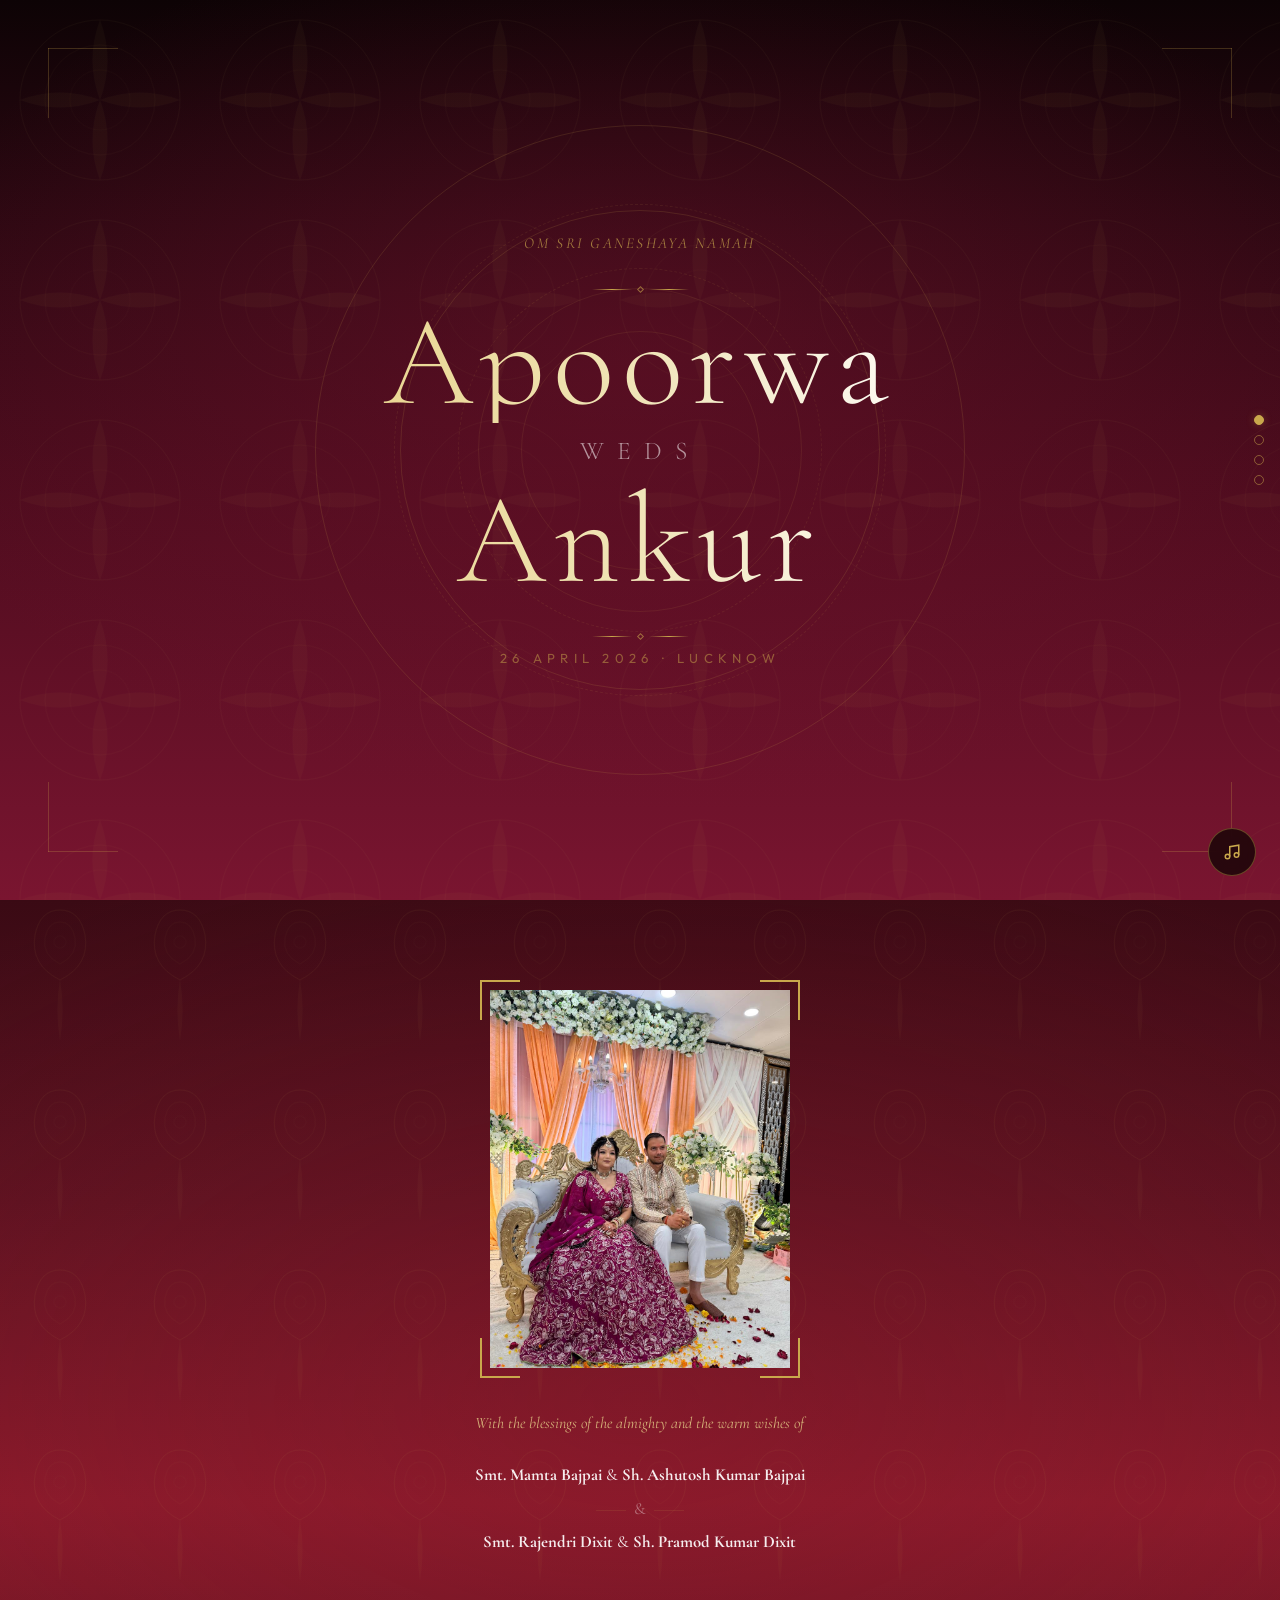
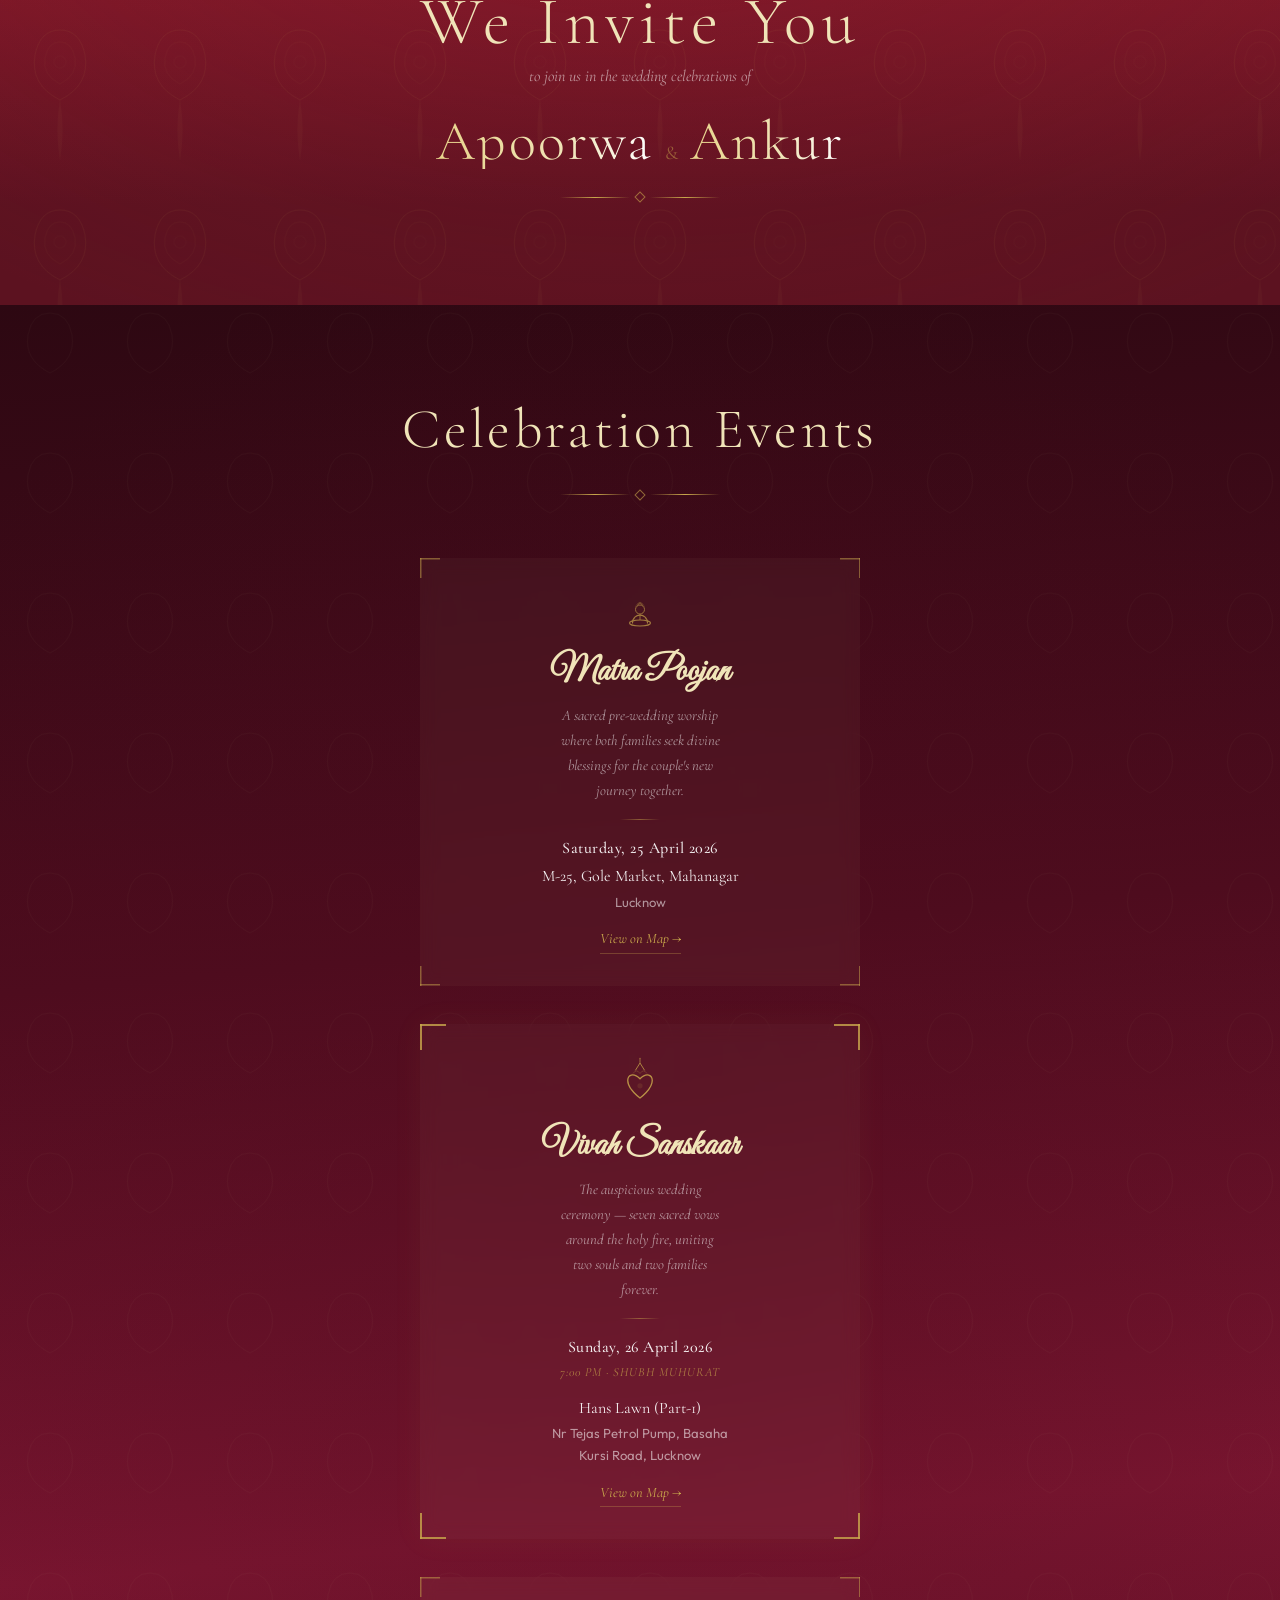
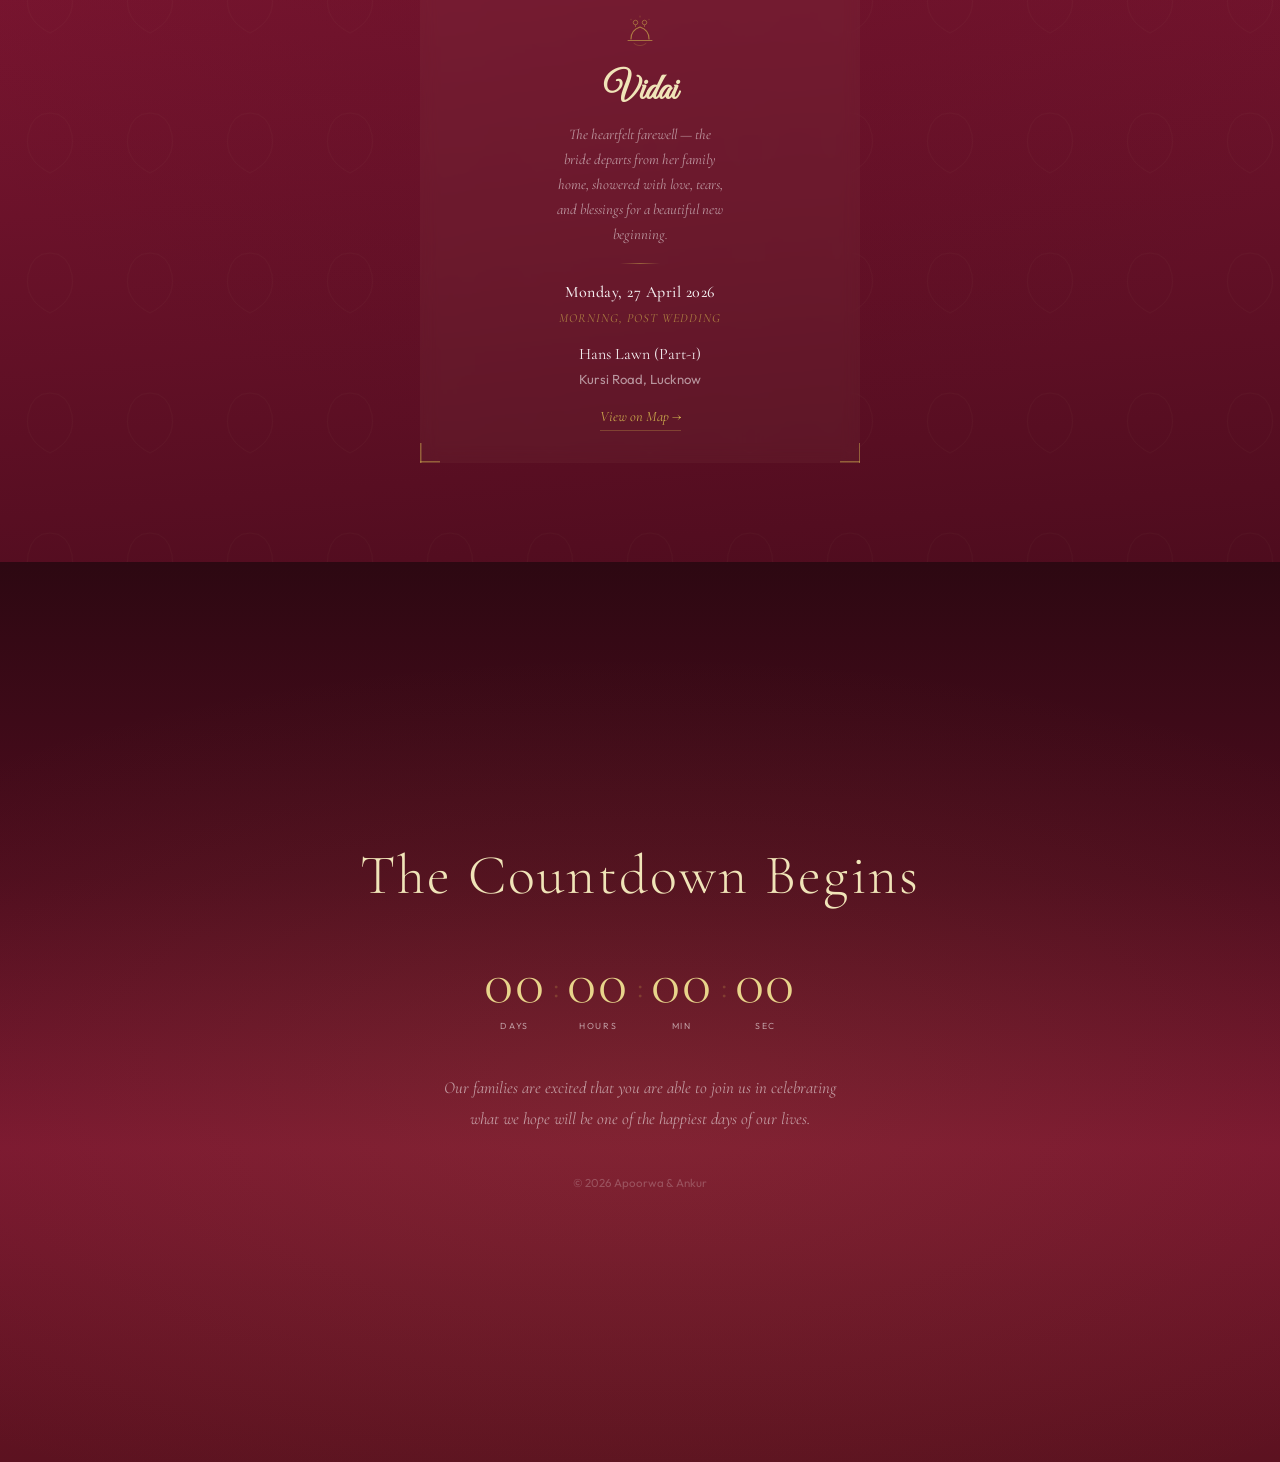
==== commit ba0116d2: "Hero date 26 April, Matra Poojan to M-25 address, remove time Made-with: Cursor" ====
--- a/index.html
+++ b/index.html
@@ -52,7 +52,7 @@
     <p class="hero__weds">weds</p>
     <h1 class="hero__groom">Ankur</h1>
     <div class="ornament ornament--sm" aria-hidden="true"><span></span><span></span><span></span></div>
-    <p class="hero__date">April 2026 &middot; Lucknow</p>
+    <p class="hero__date">26 April 2026 &middot; Lucknow</p>
   </div>
 </section>
 
@@ -116,13 +116,11 @@
           <p class="tl-card__desc">A sacred pre-wedding worship where both families seek divine blessings for the couple's new journey together.</p>
           <div class="tl-card__divider" aria-hidden="true"></div>
           <p class="tl-card__date">Saturday, 25 April 2026</p>
-          <p class="tl-card__time">10:00 AM Onwards</p>
           <div class="tl-card__venue-block">
-            <p class="tl-card__venue">Hans Lawn (Part-1)</p>
-            <p class="tl-card__addr">Nr Tejas Petrol Pump, Basaha</p>
-            <p class="tl-card__city">Kursi Road, Lucknow</p>
+            <p class="tl-card__venue">M-25, Gole Market, Mahanagar</p>
+            <p class="tl-card__city">Lucknow</p>
           </div>
-          <a class="tl-card__link" href="https://www.google.com/maps/search/Hans+Lawn+Kursi+Road+Lucknow" target="_blank" rel="noopener noreferrer">View on Map &rarr;</a>
+          <a class="tl-card__link" href="https://www.google.com/maps/search/Gole+Market+Mahanagar+Lucknow" target="_blank" rel="noopener noreferrer">View on Map &rarr;</a>
         </div>
       </article>
 
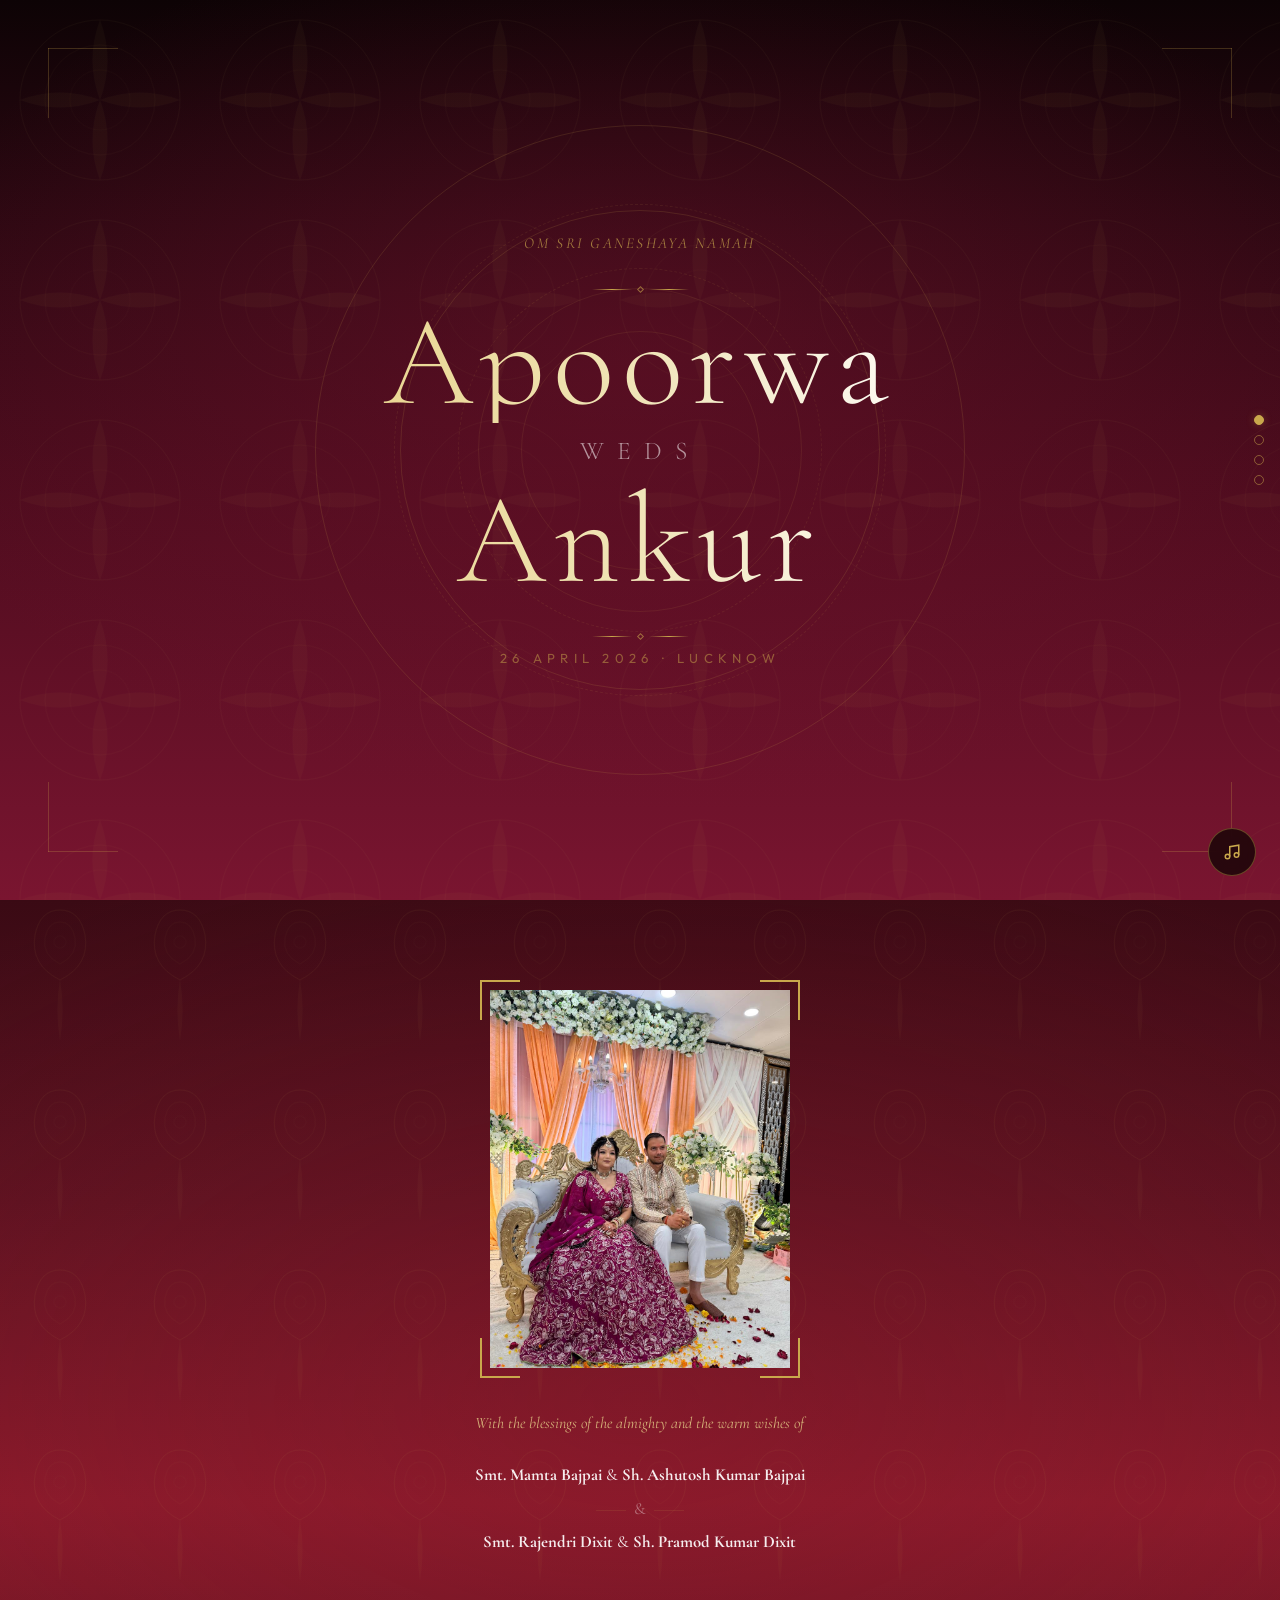
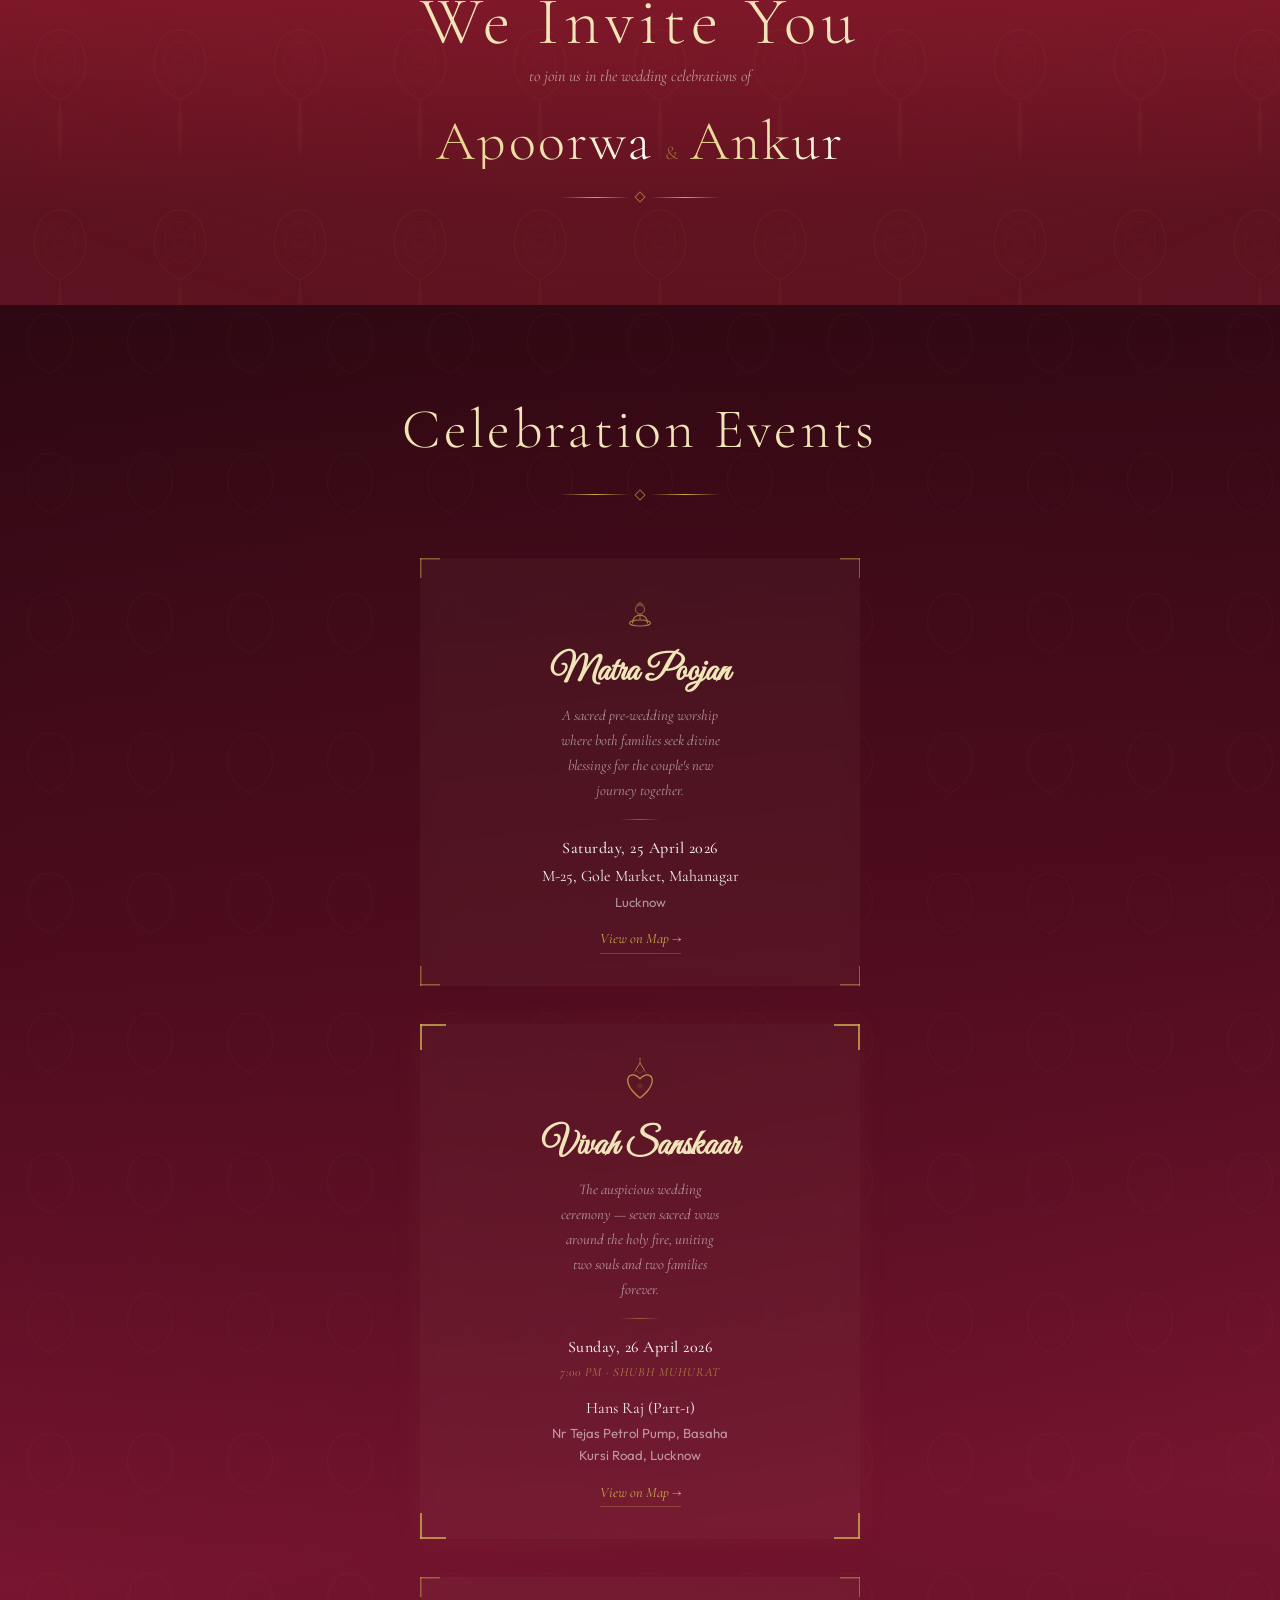
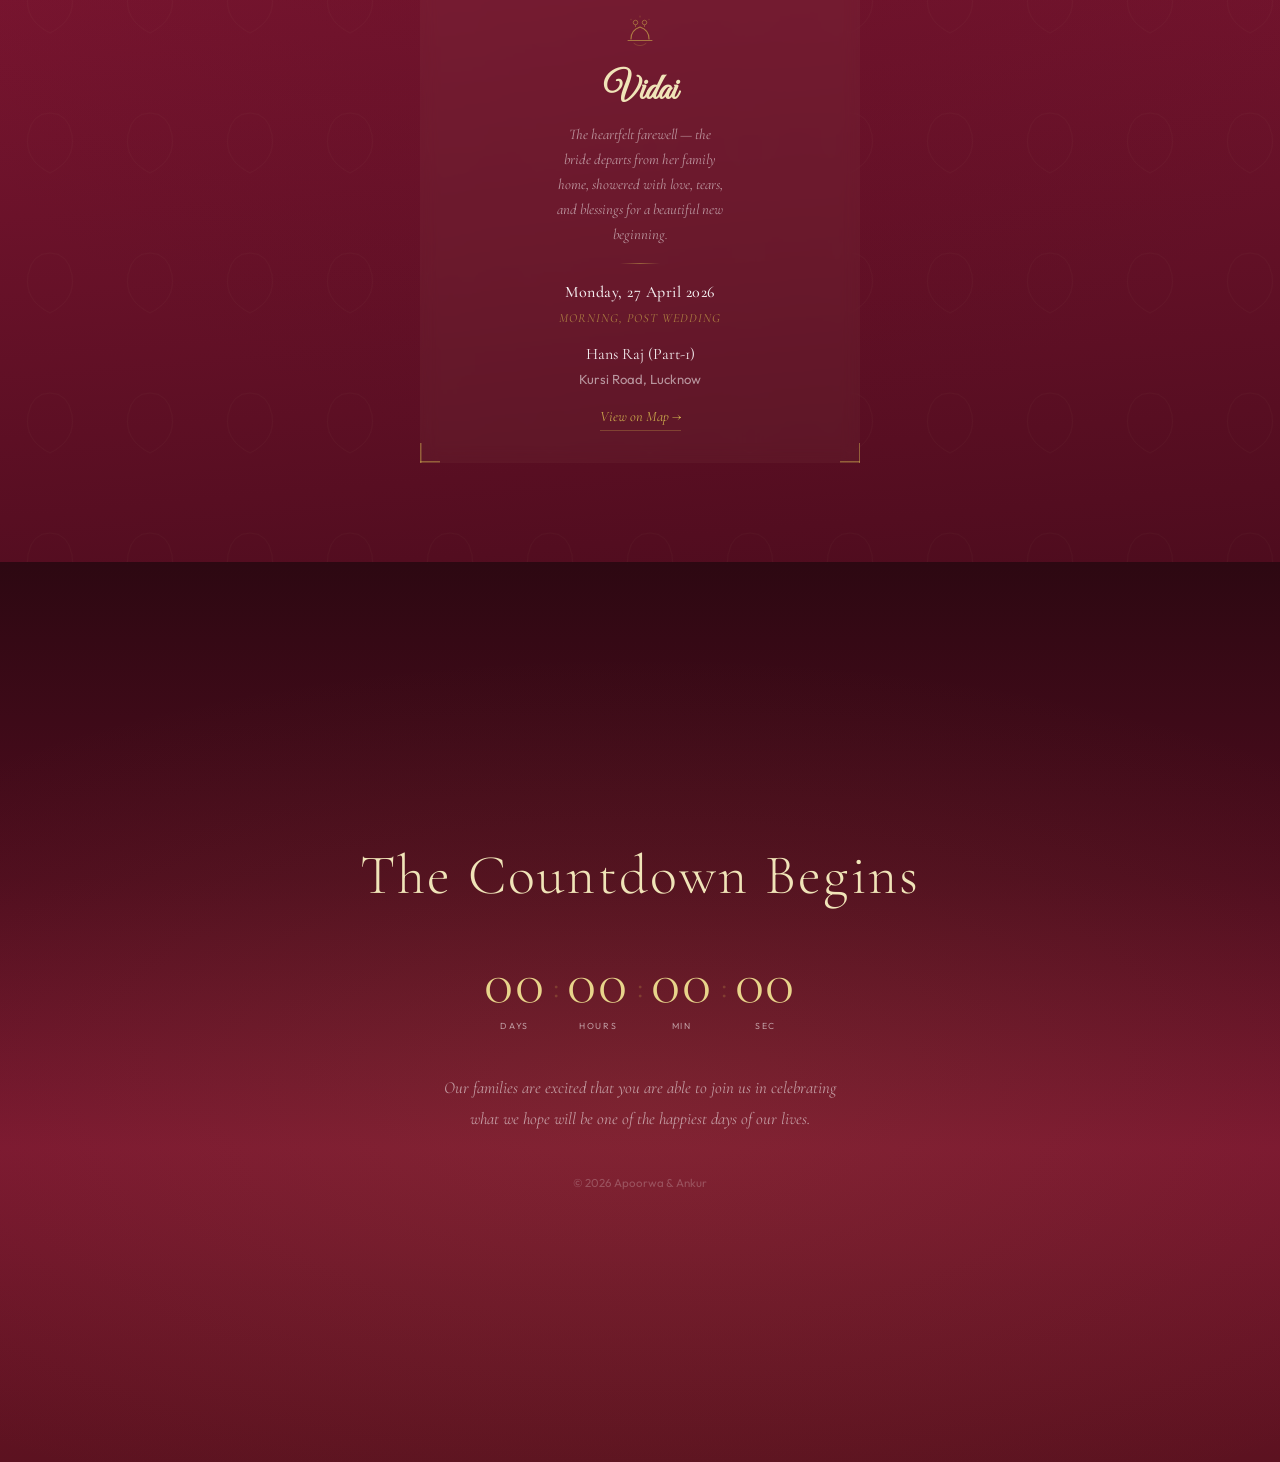
==== commit f449a0fa: "Custom map pins, Hans Raj rename, auto-scroll effect Made-with: Cursor" ====
--- a/index.html
+++ b/index.html
@@ -104,7 +104,7 @@
             <p class="tl-card__venue">M-25, Gole Market, Mahanagar</p>
             <p class="tl-card__city">Lucknow</p>
           </div>
-          <a class="tl-card__link" href="https://www.google.com/maps/search/Gole+Market+Mahanagar+Lucknow" target="_blank" rel="noopener noreferrer">View on Map &rarr;</a>
+          <a class="tl-card__link" href="https://maps.app.goo.gl/VKgjzERWYhi8ws5X6" target="_blank" rel="noopener noreferrer">View on Map &rarr;</a>
         </div>
       </article>
 
@@ -120,7 +120,7 @@
             <p class="tl-card__venue">M-25, Gole Market, Mahanagar</p>
             <p class="tl-card__city">Lucknow</p>
           </div>
-          <a class="tl-card__link" href="https://www.google.com/maps/search/Gole+Market+Mahanagar+Lucknow" target="_blank" rel="noopener noreferrer">View on Map &rarr;</a>
+          <a class="tl-card__link" href="https://maps.app.goo.gl/VKgjzERWYhi8ws5X6" target="_blank" rel="noopener noreferrer">View on Map &rarr;</a>
         </div>
       </article>
 
@@ -134,11 +134,11 @@
           <p class="tl-card__date">Sunday, 26 April 2026</p>
           <p class="tl-card__time">7:00 PM &middot; Shubh Muhurat</p>
           <div class="tl-card__venue-block">
-            <p class="tl-card__venue">Hans Lawn (Part-1)</p>
+            <p class="tl-card__venue">Hans Raj (Part-1)</p>
             <p class="tl-card__addr">Nr Tejas Petrol Pump, Basaha</p>
             <p class="tl-card__city">Kursi Road, Lucknow</p>
           </div>
-          <a class="tl-card__link" href="https://www.google.com/maps/search/Hans+Lawn+Kursi+Road+Lucknow" target="_blank" rel="noopener noreferrer">View on Map &rarr;</a>
+          <a class="tl-card__link" href="https://maps.app.goo.gl/hTkyjYuJuohgk6Qm8" target="_blank" rel="noopener noreferrer">View on Map &rarr;</a>
         </div>
       </article>
 
@@ -152,10 +152,10 @@
           <p class="tl-card__date">Monday, 27 April 2026</p>
           <p class="tl-card__time">Morning, Post Wedding</p>
           <div class="tl-card__venue-block">
-            <p class="tl-card__venue">Hans Lawn (Part-1)</p>
+            <p class="tl-card__venue">Hans Raj (Part-1)</p>
             <p class="tl-card__city">Kursi Road, Lucknow</p>
           </div>
-          <a class="tl-card__link" href="https://www.google.com/maps/search/Hans+Lawn+Kursi+Road+Lucknow" target="_blank" rel="noopener noreferrer">View on Map &rarr;</a>
+          <a class="tl-card__link" href="https://maps.app.goo.gl/hTkyjYuJuohgk6Qm8" target="_blank" rel="noopener noreferrer">View on Map &rarr;</a>
         </div>
       </article>
     </div>
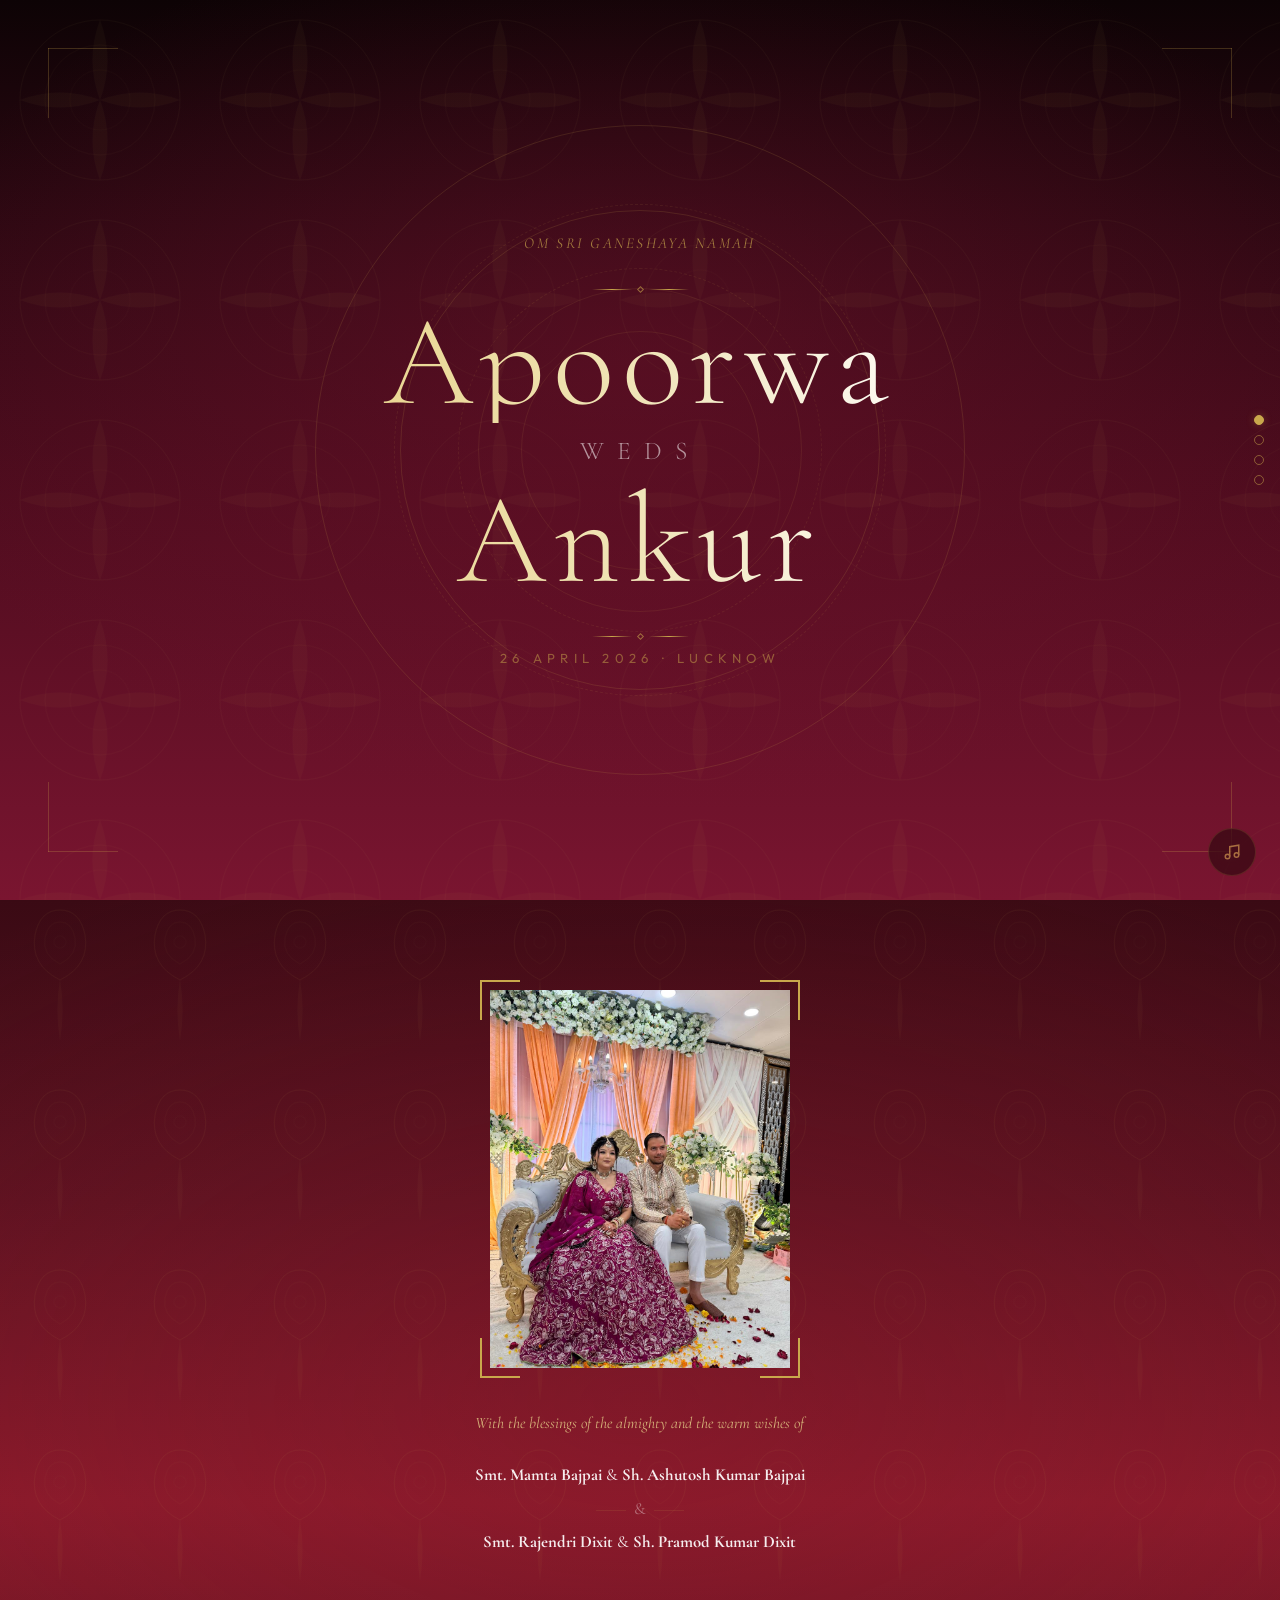
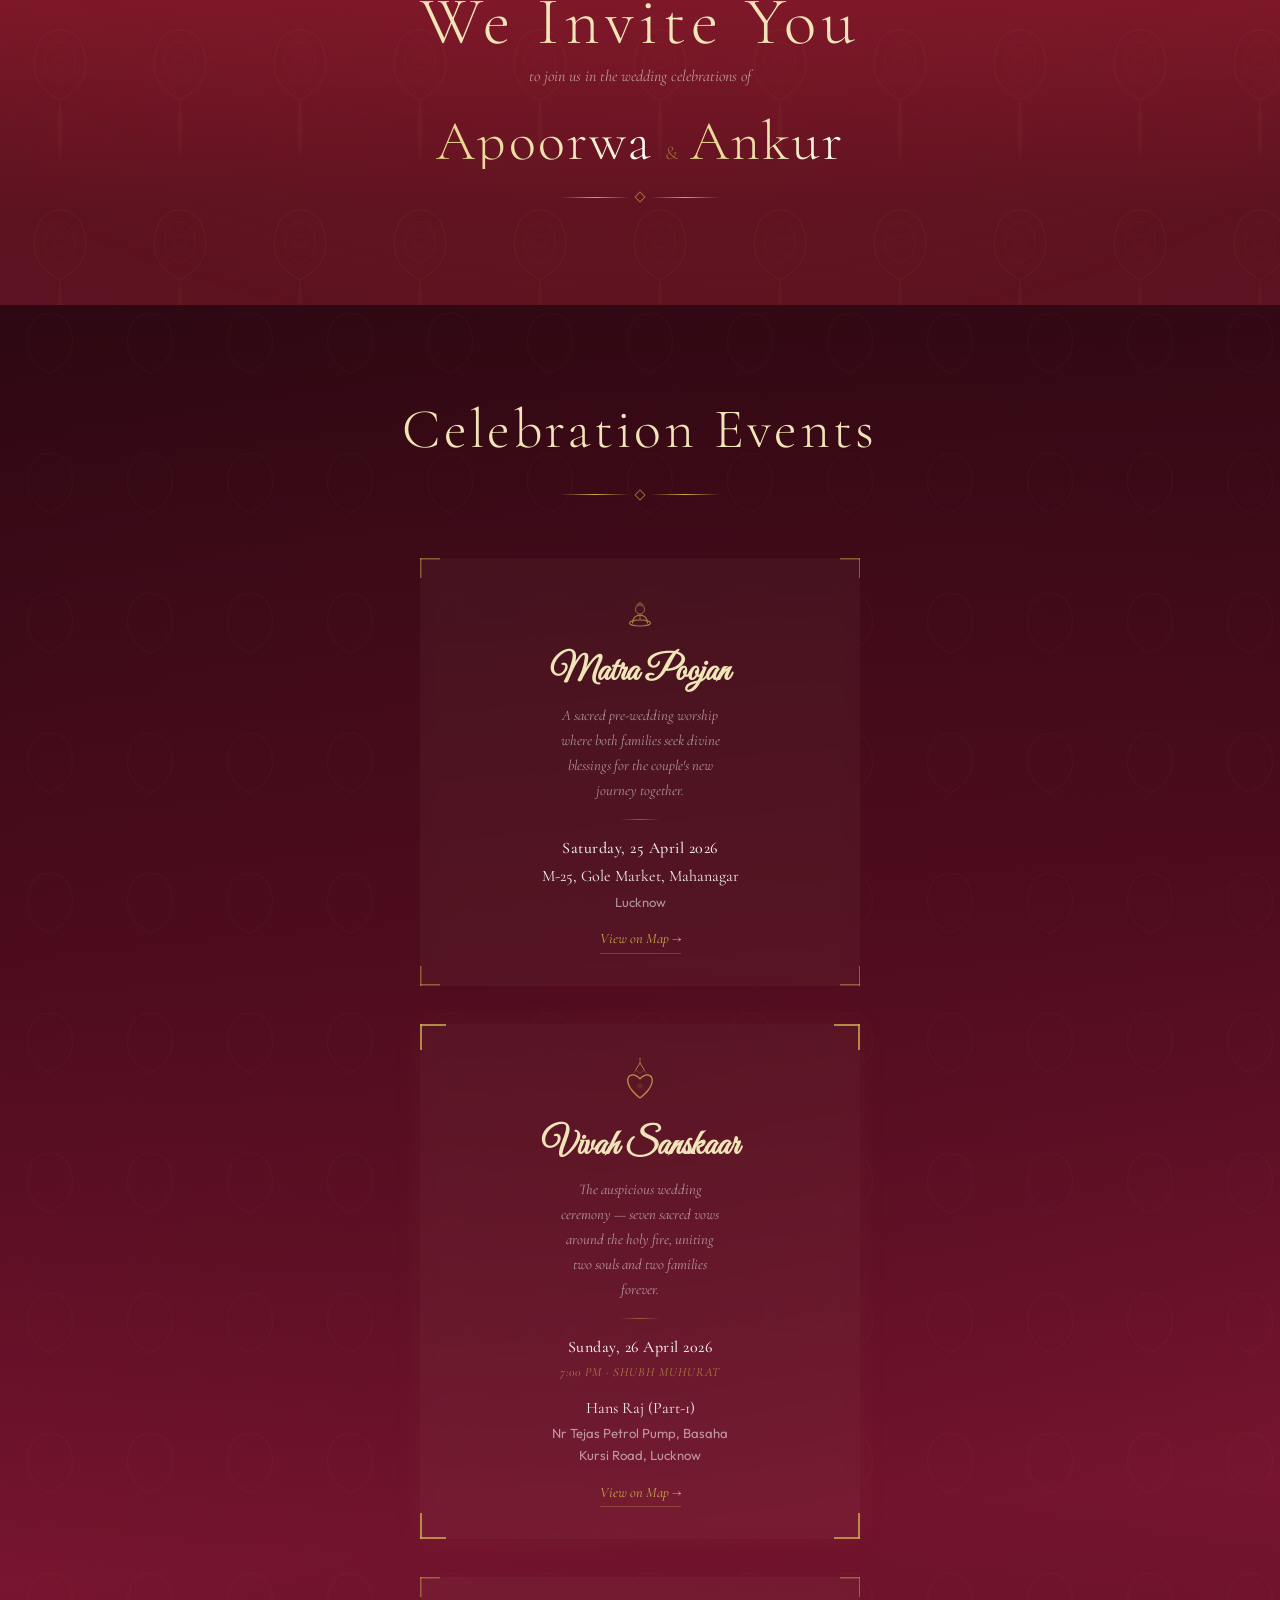
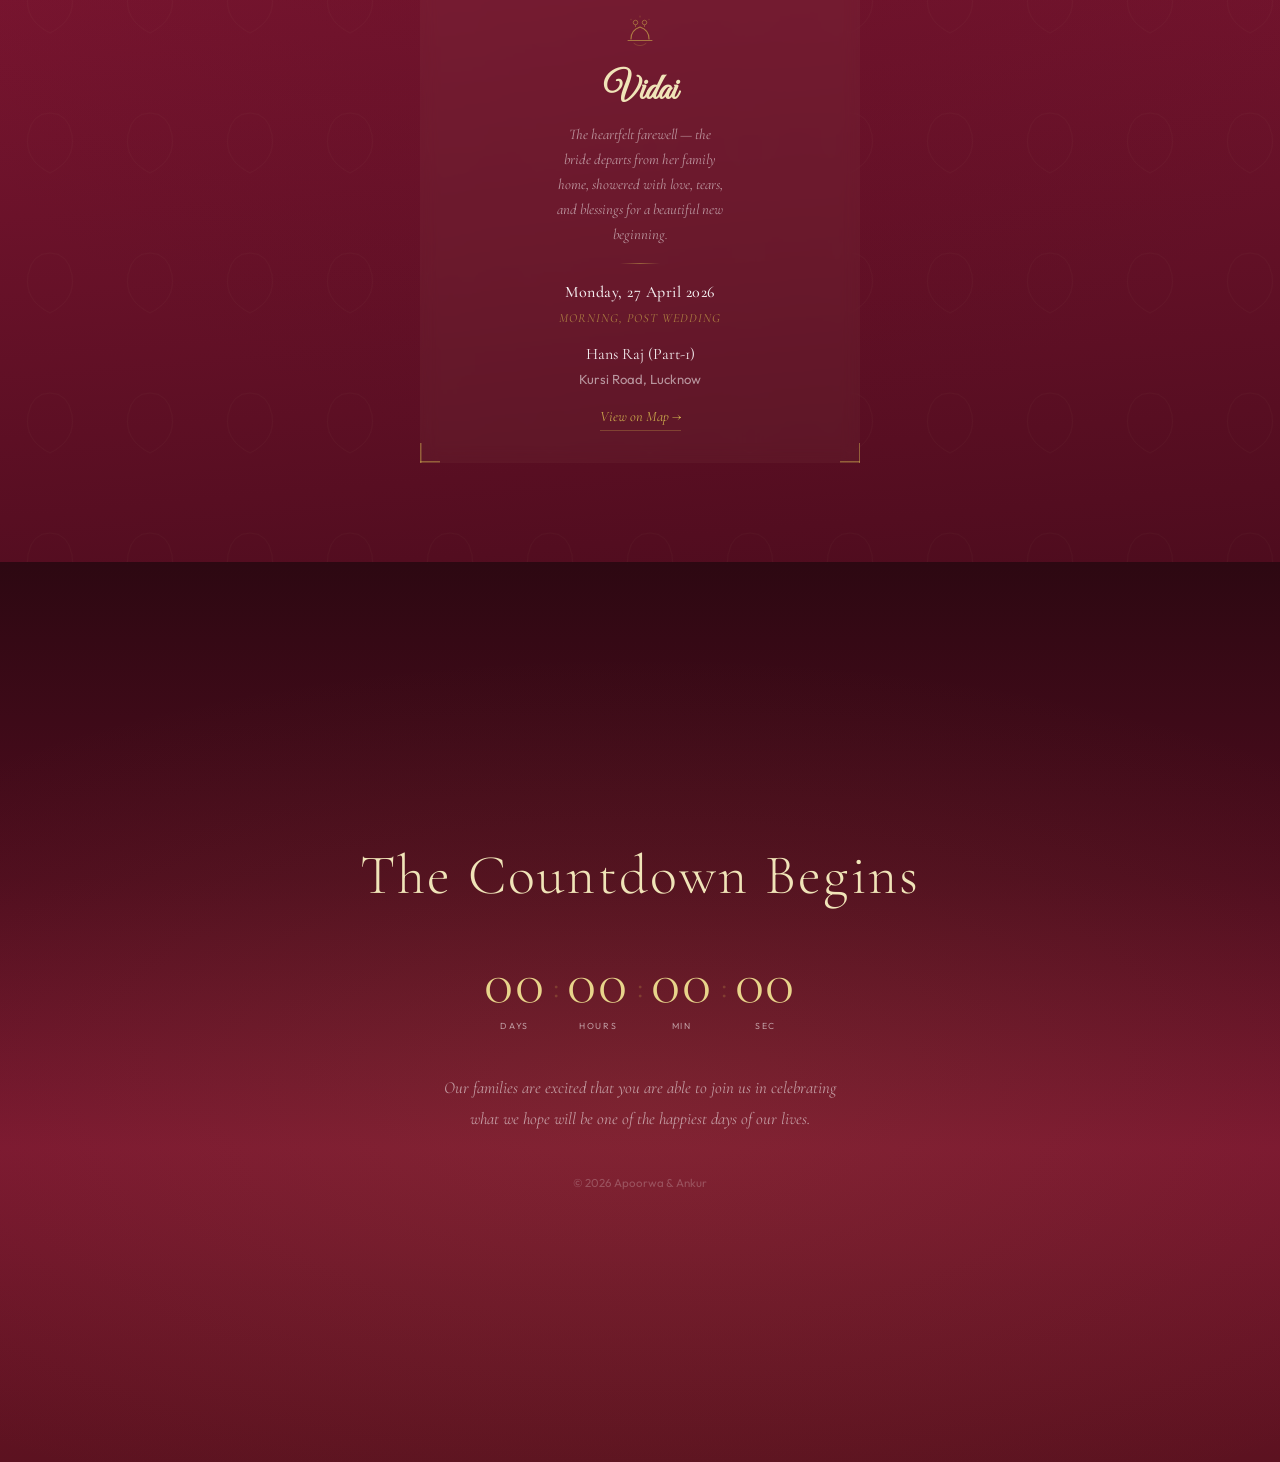
==== commit 9c6e0b6c: "Add Raag Kedar music, fix auto-scroll skipping events, improve music toggle Made-with: Cursor" ====
--- a/index.html
+++ b/index.html
@@ -26,7 +26,7 @@
 <button type="button" class="music-btn" id="musicToggle" aria-pressed="false" aria-label="Play music">
   <svg width="18" height="18" viewBox="0 0 24 24" fill="none" stroke="currentColor" stroke-width="2"><path d="M9 18V5l12-2v13"/><circle cx="6" cy="18" r="3"/><circle cx="18" cy="16" r="3"/></svg>
 </button>
-<audio id="bgMusic" loop preload="metadata"><source src="assets/audio/shehnai.mp3" type="audio/mpeg"/></audio>
+<audio id="bgMusic" loop preload="metadata"><source src="assets/audio/raag-kedar.mp3" type="audio/mpeg"/></audio>
 
 <!-- Floating petals & sparkles -->
 <div class="petals" id="petals" aria-hidden="true"></div>
--- a/css/style.css
+++ b/css/style.css
@@ -250,8 +250,9 @@
 /* ═══════════════════════════════
    MUSIC BUTTON
    ═══════════════════════════════ */
-.music-btn{position:fixed;bottom:1.5rem;right:1.5rem;z-index:100;width:48px;height:48px;border-radius:50%;border:1.5px solid rgba(201,168,76,.4);background:rgba(26,5,8,.85);color:var(--gold);cursor:pointer;display:flex;align-items:center;justify-content:center;transition:all .25s;backdrop-filter:blur(8px)}
-.music-btn:hover{border-color:var(--gold);background:rgba(201,168,76,.12)}
+.music-btn{position:fixed;bottom:1.5rem;right:1.5rem;z-index:100;width:48px;height:48px;border-radius:50%;border:1.5px solid rgba(201,168,76,.25);background:rgba(26,5,8,.85);color:var(--gold);cursor:pointer;display:flex;align-items:center;justify-content:center;transition:all .25s;backdrop-filter:blur(8px);opacity:.6}
+.music-btn:hover{border-color:var(--gold);background:rgba(201,168,76,.12);opacity:1}
+.music-btn[aria-pressed="true"]{border-color:var(--gold);background:rgba(201,168,76,.15);opacity:1;box-shadow:0 0 16px rgba(201,168,76,.25)}
 
 /* ═══════════════════════════════
    ORNAMENTAL ELEMENTS
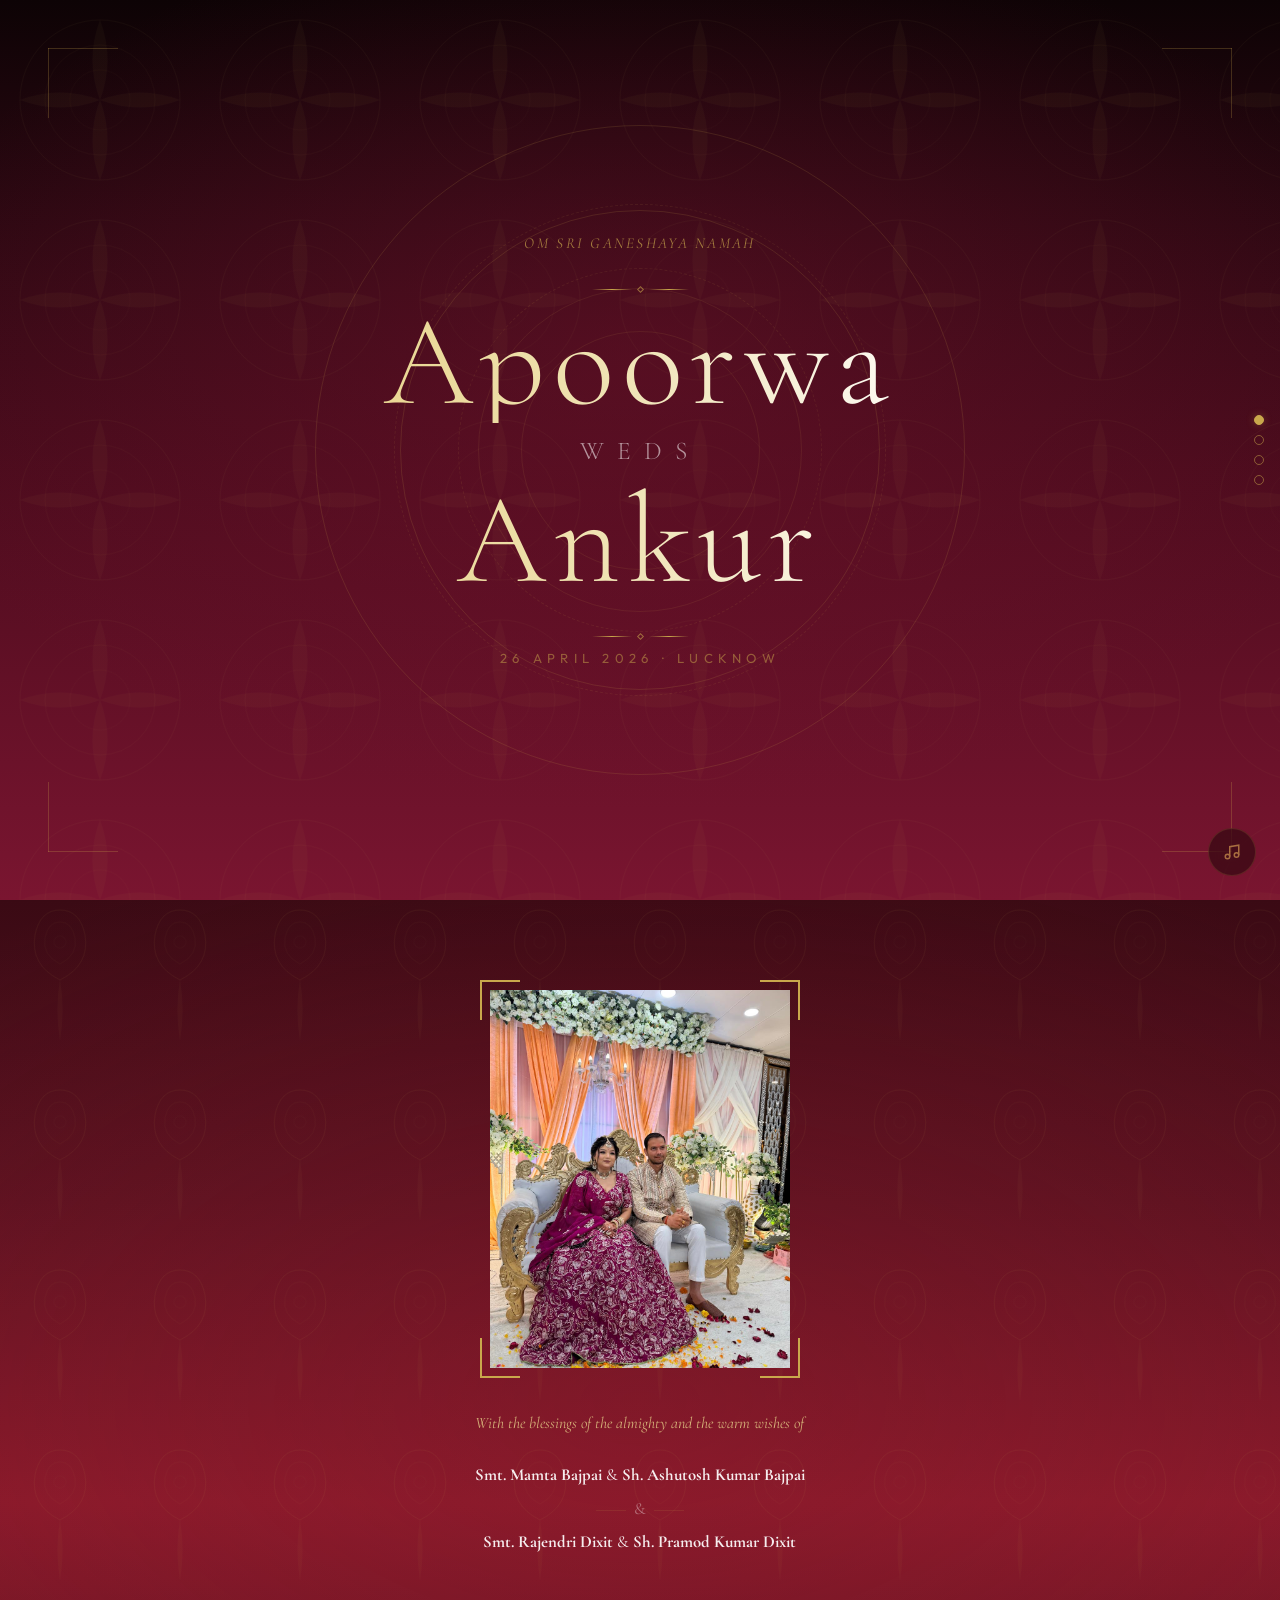
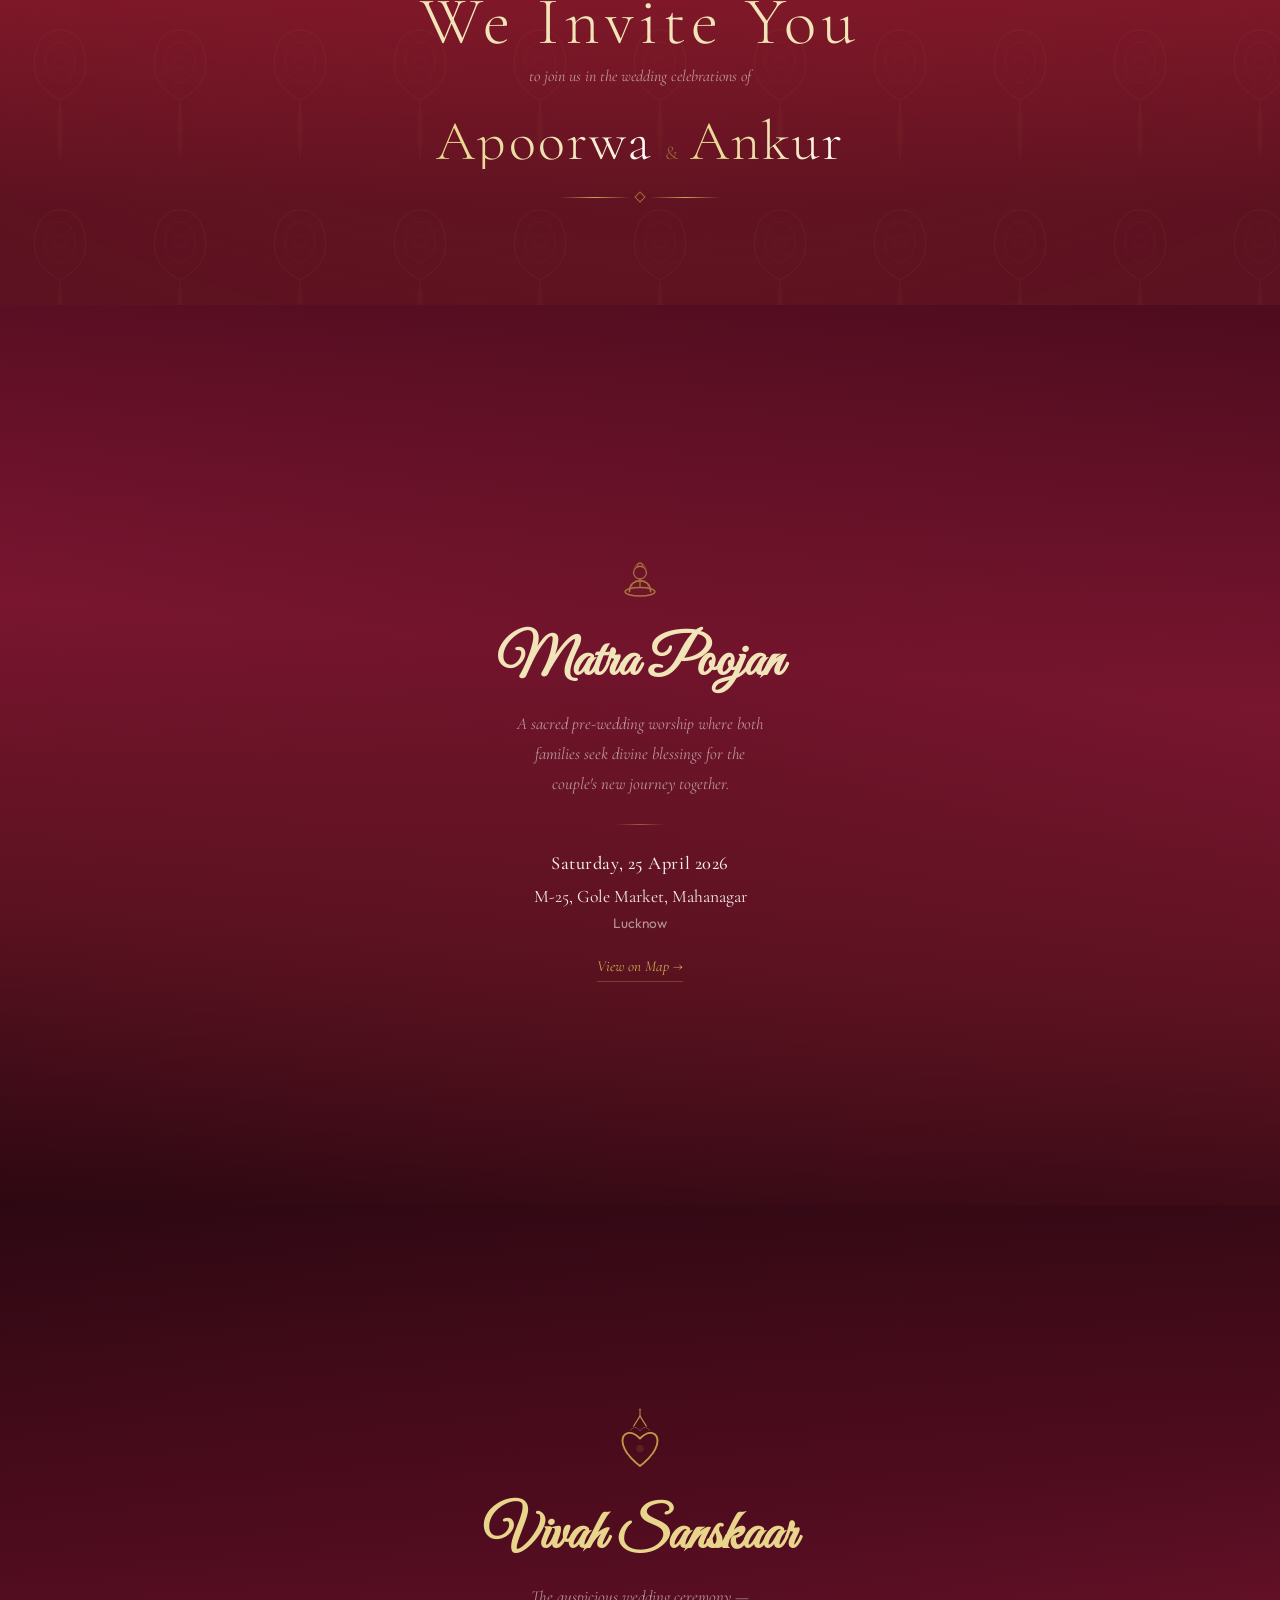
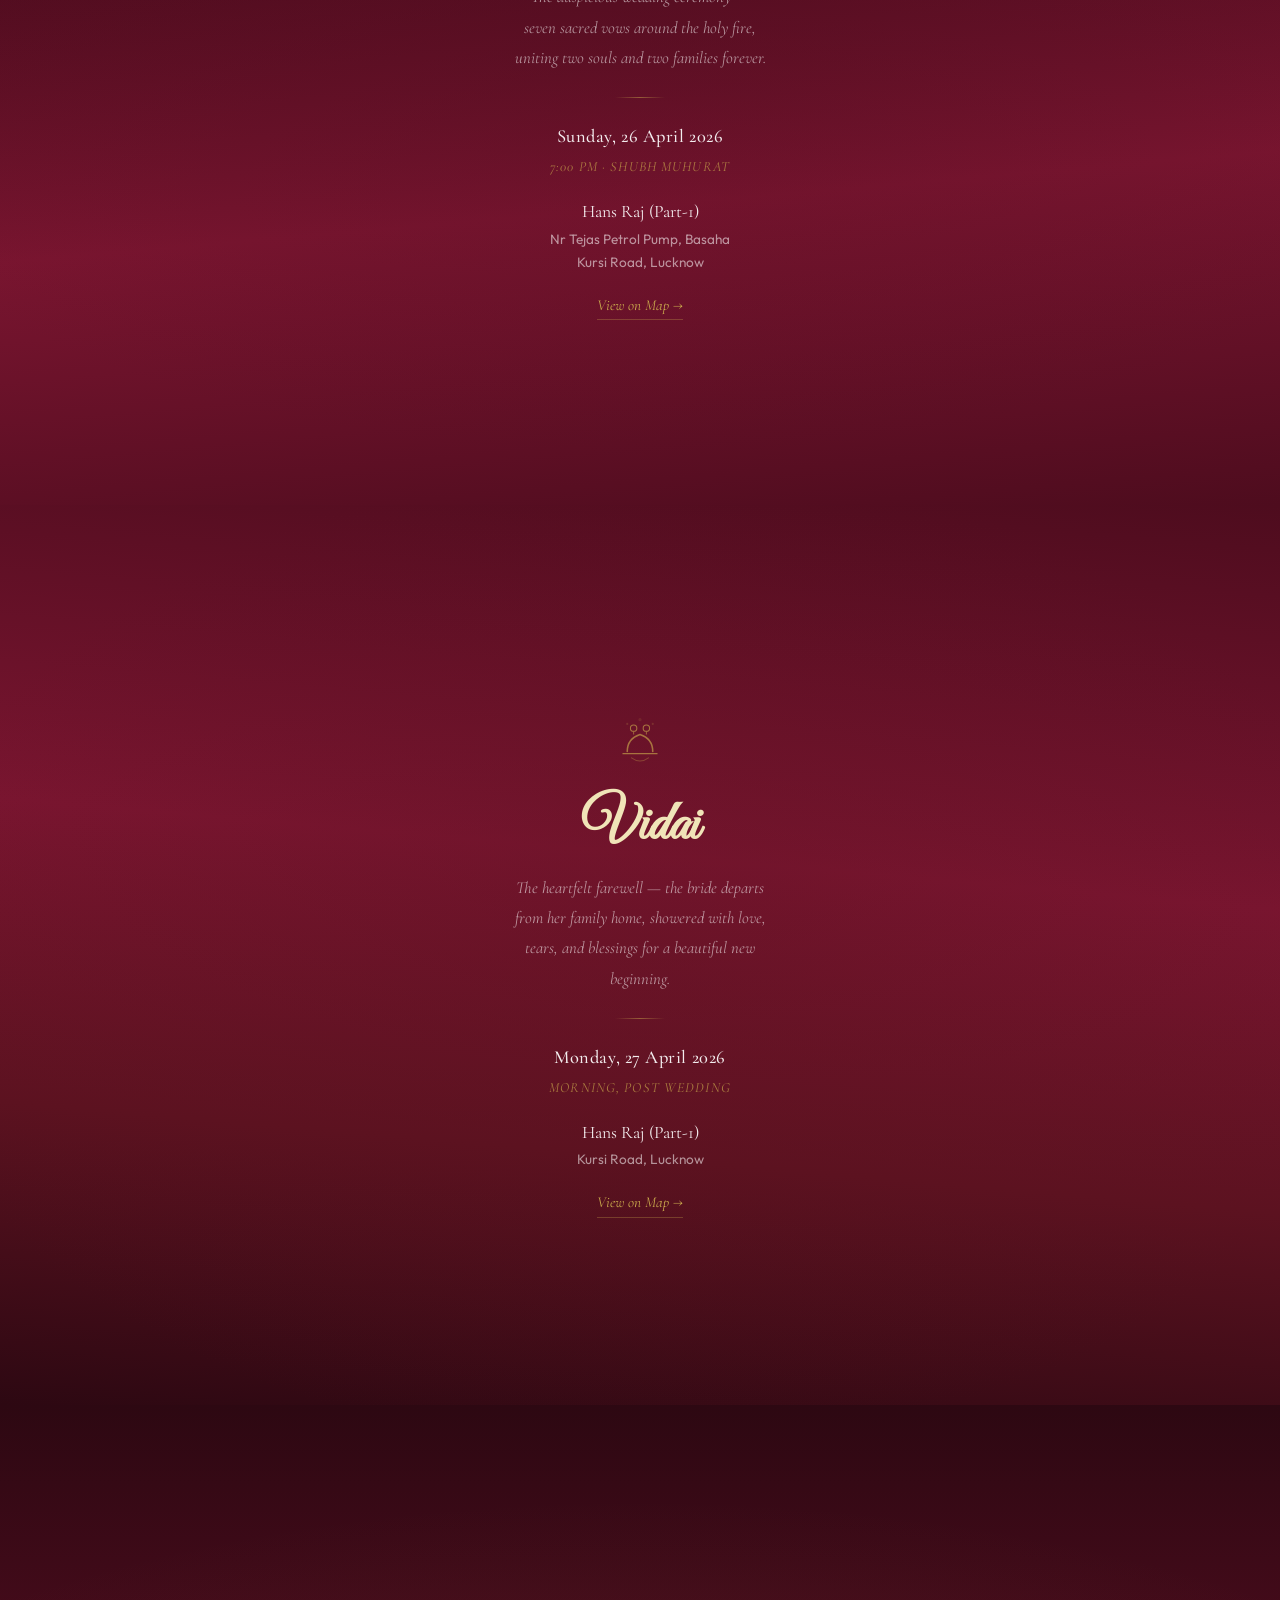
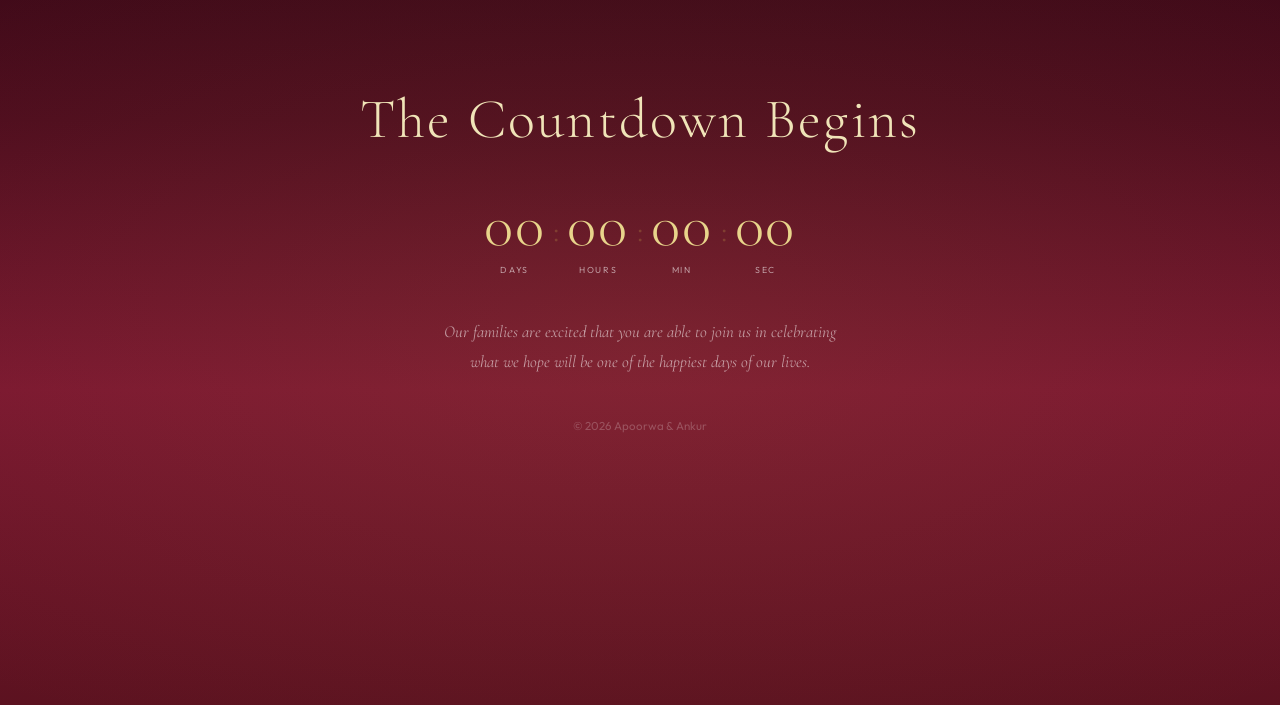
==== commit 63a35bd5: "Each event as own full-page section for clean auto-scroll Made-with: Cursor" ====
--- a/index.html
+++ b/index.html
@@ -82,83 +82,77 @@
   </div>
 </section>
 
-<!-- ═══════════ EVENTS TIMELINE ═══════════ -->
-<section class="page page--events" id="events">
-  <div class="page__bg page__bg--events"></div>
-  <div class="page__content events-content">
-    <h2 class="events__heading">Celebration Events</h2>
-    <div class="ornament ornament--lg" aria-hidden="true"><span></span><span></span><span></span></div>
+<!-- ═══════════ HALDI & SANGEET (version A) ═══════════ -->
+<section class="page page--event" id="ev-haldi" data-version="a">
+  <div class="page__bg page__bg--event"></div>
+  <div class="page__content event-content">
+    <p class="event__label">Celebration Events</p>
+    <div class="ornament ornament--sm" aria-hidden="true"><span></span><span></span><span></span></div>
+    <svg class="event__icon" viewBox="0 0 64 64" aria-hidden="true"><circle cx="32" cy="32" r="10" fill="none" stroke="currentColor" stroke-width="1.5"/><circle cx="32" cy="32" r="4" fill="currentColor" opacity=".5"/><g stroke="currentColor" stroke-width="1.2" fill="none"><ellipse cx="32" cy="16" rx="4" ry="8"/><ellipse cx="32" cy="48" rx="4" ry="8"/><ellipse cx="16" cy="32" rx="8" ry="4"/><ellipse cx="48" cy="32" rx="8" ry="4"/><ellipse cx="20.7" cy="20.7" rx="4" ry="8" transform="rotate(45 20.7 20.7)"/><ellipse cx="43.3" cy="43.3" rx="4" ry="8" transform="rotate(45 43.3 43.3)"/><ellipse cx="43.3" cy="20.7" rx="4" ry="8" transform="rotate(-45 43.3 20.7)"/><ellipse cx="20.7" cy="43.3" rx="4" ry="8" transform="rotate(-45 20.7 43.3)"/></g></svg>
+    <h2 class="event__title">Haldi &amp; Sangeet</h2>
+    <p class="event__desc">An evening of turmeric blessings, music, and joyful dancing as we celebrate the beginning of the festivities.</p>
+    <div class="event__divider" aria-hidden="true"></div>
+    <p class="event__date">Friday, 24 April 2026</p>
+    <p class="event__time">6:00 PM Onwards</p>
+    <div class="event__venue">
+      <p class="event__venue-name">M-25, Gole Market, Mahanagar</p>
+      <p class="event__venue-city">Lucknow</p>
+    </div>
+    <a class="event__map" href="https://maps.app.goo.gl/VKgjzERWYhi8ws5X6" target="_blank" rel="noopener noreferrer">View on Map &rarr;</a>
+  </div>
+</section>
 
-    <div class="timeline">
+<!-- ═══════════ MATRA POOJAN ═══════════ -->
+<section class="page page--event" id="events">
+  <div class="page__bg page__bg--event page__bg--event-alt"></div>
+  <div class="page__content event-content">
+    <svg class="event__icon" viewBox="0 0 64 64" aria-hidden="true"><path d="M22 44 C22 30 42 30 42 44" fill="none" stroke="currentColor" stroke-width="1.5" stroke-linecap="round"/><ellipse cx="32" cy="44" rx="14" ry="4" fill="none" stroke="currentColor" stroke-width="1.5"/><line x1="32" y1="40" x2="32" y2="32" stroke="currentColor" stroke-width="1.2"/><circle cx="32" cy="26" r="6" fill="none" stroke="currentColor" stroke-width="1.2"/><path d="M29 20 Q32 14 35 20" fill="none" stroke="currentColor" stroke-width="1" stroke-linecap="round"/><path d="M26 22 Q32 10 38 22" fill="none" stroke="currentColor" stroke-width=".8" opacity=".5" stroke-linecap="round"/><circle cx="24" cy="38" r="1.5" fill="currentColor" opacity=".3"/><circle cx="40" cy="38" r="1.5" fill="currentColor" opacity=".3"/></svg>
+    <h2 class="event__title">Matra Poojan</h2>
+    <p class="event__desc">A sacred pre-wedding worship where both families seek divine blessings for the couple's new journey together.</p>
+    <div class="event__divider" aria-hidden="true"></div>
+    <p class="event__date">Saturday, 25 April 2026</p>
+    <div class="event__venue">
+      <p class="event__venue-name">M-25, Gole Market, Mahanagar</p>
+      <p class="event__venue-city">Lucknow</p>
+    </div>
+    <a class="event__map" href="https://maps.app.goo.gl/VKgjzERWYhi8ws5X6" target="_blank" rel="noopener noreferrer">View on Map &rarr;</a>
+  </div>
+</section>
 
-      <!-- Haldi & Sangeet (version A) -->
-      <article class="tl-card" id="ev-haldi" data-version="a">
-        <div class="tl-card__body">
-          <svg class="tl-card__svg" viewBox="0 0 64 64" aria-hidden="true"><circle cx="32" cy="32" r="10" fill="none" stroke="currentColor" stroke-width="1.5"/><circle cx="32" cy="32" r="4" fill="currentColor" opacity=".5"/><g stroke="currentColor" stroke-width="1.2" fill="none"><ellipse cx="32" cy="16" rx="4" ry="8"/><ellipse cx="32" cy="48" rx="4" ry="8"/><ellipse cx="16" cy="32" rx="8" ry="4"/><ellipse cx="48" cy="32" rx="8" ry="4"/><ellipse cx="20.7" cy="20.7" rx="4" ry="8" transform="rotate(45 20.7 20.7)"/><ellipse cx="43.3" cy="43.3" rx="4" ry="8" transform="rotate(45 43.3 43.3)"/><ellipse cx="43.3" cy="20.7" rx="4" ry="8" transform="rotate(-45 43.3 20.7)"/><ellipse cx="20.7" cy="43.3" rx="4" ry="8" transform="rotate(-45 20.7 43.3)"/></g></svg>
-          <h3 class="tl-card__title">Haldi &amp; Sangeet</h3>
-          <p class="tl-card__desc">An evening of turmeric blessings, music, and joyful dancing as we celebrate the beginning of the festivities.</p>
-          <div class="tl-card__divider" aria-hidden="true"></div>
-          <p class="tl-card__date">Friday, 24 April 2026</p>
-          <p class="tl-card__time">6:00 PM Onwards</p>
-          <div class="tl-card__venue-block">
-            <p class="tl-card__venue">M-25, Gole Market, Mahanagar</p>
-            <p class="tl-card__city">Lucknow</p>
-          </div>
-          <a class="tl-card__link" href="https://maps.app.goo.gl/VKgjzERWYhi8ws5X6" target="_blank" rel="noopener noreferrer">View on Map &rarr;</a>
-        </div>
-      </article>
+<!-- ═══════════ VIVAH SANSKAAR ═══════════ -->
+<section class="page page--event page--event-highlight" id="ev-vivah">
+  <div class="page__bg page__bg--event"></div>
+  <div class="page__content event-content">
+    <svg class="event__icon event__icon--lg" viewBox="0 0 64 64" aria-hidden="true"><path d="M32 48 C32 48 18 38 18 28 C18 22 24 18 32 26 C40 18 46 22 46 28 C46 38 32 48 32 48Z" fill="none" stroke="currentColor" stroke-width="1.5" stroke-linejoin="round"/><path d="M27 16 L32 8 L37 16" fill="none" stroke="currentColor" stroke-width="1" stroke-linecap="round" stroke-linejoin="round"/><line x1="32" y1="8" x2="32" y2="4" stroke="currentColor" stroke-width=".8"/><circle cx="32" cy="3" r="1" fill="currentColor" opacity=".6"/><path d="M24 20 Q28 14 32 20 Q36 14 40 20" fill="none" stroke="currentColor" stroke-width=".8" opacity=".4"/><circle cx="32" cy="34" r="3" fill="currentColor" opacity=".15"/></svg>
+    <h2 class="event__title">Vivah Sanskaar</h2>
+    <p class="event__desc">The auspicious wedding ceremony &mdash; seven sacred vows around the holy fire, uniting two souls and two families forever.</p>
+    <div class="event__divider" aria-hidden="true"></div>
+    <p class="event__date">Sunday, 26 April 2026</p>
+    <p class="event__time">7:00 PM &middot; Shubh Muhurat</p>
+    <div class="event__venue">
+      <p class="event__venue-name">Hans Raj (Part-1)</p>
+      <p class="event__venue-addr">Nr Tejas Petrol Pump, Basaha</p>
+      <p class="event__venue-city">Kursi Road, Lucknow</p>
+    </div>
+    <a class="event__map" href="https://maps.app.goo.gl/hTkyjYuJuohgk6Qm8" target="_blank" rel="noopener noreferrer">View on Map &rarr;</a>
+  </div>
+</section>
 
-      <!-- Matra Poojan -->
-      <article class="tl-card" id="ev-matr">
-        <div class="tl-card__body">
-          <svg class="tl-card__svg" viewBox="0 0 64 64" aria-hidden="true"><path d="M22 44 C22 30 42 30 42 44" fill="none" stroke="currentColor" stroke-width="1.5" stroke-linecap="round"/><ellipse cx="32" cy="44" rx="14" ry="4" fill="none" stroke="currentColor" stroke-width="1.5"/><line x1="32" y1="40" x2="32" y2="32" stroke="currentColor" stroke-width="1.2"/><circle cx="32" cy="26" r="6" fill="none" stroke="currentColor" stroke-width="1.2"/><path d="M29 20 Q32 14 35 20" fill="none" stroke="currentColor" stroke-width="1" stroke-linecap="round"/><path d="M26 22 Q32 10 38 22" fill="none" stroke="currentColor" stroke-width=".8" opacity=".5" stroke-linecap="round"/><circle cx="24" cy="38" r="1.5" fill="currentColor" opacity=".3"/><circle cx="40" cy="38" r="1.5" fill="currentColor" opacity=".3"/></svg>
-          <h3 class="tl-card__title">Matra Poojan</h3>
-          <p class="tl-card__desc">A sacred pre-wedding worship where both families seek divine blessings for the couple's new journey together.</p>
-          <div class="tl-card__divider" aria-hidden="true"></div>
-          <p class="tl-card__date">Saturday, 25 April 2026</p>
-          <div class="tl-card__venue-block">
-            <p class="tl-card__venue">M-25, Gole Market, Mahanagar</p>
-            <p class="tl-card__city">Lucknow</p>
-          </div>
-          <a class="tl-card__link" href="https://maps.app.goo.gl/VKgjzERWYhi8ws5X6" target="_blank" rel="noopener noreferrer">View on Map &rarr;</a>
-        </div>
-      </article>
-
-      <!-- Vivah -->
-      <article class="tl-card tl-card--highlight" id="ev-vivah">
-        <div class="tl-card__body">
-          <svg class="tl-card__svg tl-card__svg--lg" viewBox="0 0 64 64" aria-hidden="true"><path d="M32 48 C32 48 18 38 18 28 C18 22 24 18 32 26 C40 18 46 22 46 28 C46 38 32 48 32 48Z" fill="none" stroke="currentColor" stroke-width="1.5" stroke-linejoin="round"/><path d="M27 16 L32 8 L37 16" fill="none" stroke="currentColor" stroke-width="1" stroke-linecap="round" stroke-linejoin="round"/><line x1="32" y1="8" x2="32" y2="4" stroke="currentColor" stroke-width=".8"/><circle cx="32" cy="3" r="1" fill="currentColor" opacity=".6"/><path d="M24 20 Q28 14 32 20 Q36 14 40 20" fill="none" stroke="currentColor" stroke-width=".8" opacity=".4"/><circle cx="32" cy="34" r="3" fill="currentColor" opacity=".15"/></svg>
-          <h3 class="tl-card__title">Vivah Sanskaar</h3>
-          <p class="tl-card__desc">The auspicious wedding ceremony &mdash; seven sacred vows around the holy fire, uniting two souls and two families forever.</p>
-          <div class="tl-card__divider" aria-hidden="true"></div>
-          <p class="tl-card__date">Sunday, 26 April 2026</p>
-          <p class="tl-card__time">7:00 PM &middot; Shubh Muhurat</p>
-          <div class="tl-card__venue-block">
-            <p class="tl-card__venue">Hans Raj (Part-1)</p>
-            <p class="tl-card__addr">Nr Tejas Petrol Pump, Basaha</p>
-            <p class="tl-card__city">Kursi Road, Lucknow</p>
-          </div>
-          <a class="tl-card__link" href="https://maps.app.goo.gl/hTkyjYuJuohgk6Qm8" target="_blank" rel="noopener noreferrer">View on Map &rarr;</a>
-        </div>
-      </article>
-
-      <!-- Vidai -->
-      <article class="tl-card" id="ev-vidai">
-        <div class="tl-card__body">
-          <svg class="tl-card__svg" viewBox="0 0 64 64" aria-hidden="true"><path d="M20 40 Q20 28 32 24 Q44 28 44 40" fill="none" stroke="currentColor" stroke-width="1.5" stroke-linecap="round"/><path d="M16 42 L48 42" stroke="currentColor" stroke-width="1.2" stroke-linecap="round"/><circle cx="26" cy="18" r="3" fill="none" stroke="currentColor" stroke-width="1"/><circle cx="38" cy="18" r="3" fill="none" stroke="currentColor" stroke-width="1"/><path d="M26 21 L26 24" stroke="currentColor" stroke-width=".8"/><path d="M38 21 L38 24" stroke="currentColor" stroke-width=".8"/><path d="M24 46 Q32 52 40 46" fill="none" stroke="currentColor" stroke-width="1" stroke-linecap="round" opacity=".5"/><circle cx="20" cy="14" r="1" fill="currentColor" opacity=".3"/><circle cx="44" cy="14" r="1" fill="currentColor" opacity=".3"/><circle cx="32" cy="10" r="1.5" fill="currentColor" opacity=".2"/></svg>
-          <h3 class="tl-card__title">Vidai</h3>
-          <p class="tl-card__desc">The heartfelt farewell &mdash; the bride departs from her family home, showered with love, tears, and blessings for a beautiful new beginning.</p>
-          <div class="tl-card__divider" aria-hidden="true"></div>
-          <p class="tl-card__date">Monday, 27 April 2026</p>
-          <p class="tl-card__time">Morning, Post Wedding</p>
-          <div class="tl-card__venue-block">
-            <p class="tl-card__venue">Hans Raj (Part-1)</p>
-            <p class="tl-card__city">Kursi Road, Lucknow</p>
-          </div>
-          <a class="tl-card__link" href="https://maps.app.goo.gl/hTkyjYuJuohgk6Qm8" target="_blank" rel="noopener noreferrer">View on Map &rarr;</a>
-        </div>
-      </article>
+<!-- ═══════════ VIDAI ═══════════ -->
+<section class="page page--event" id="ev-vidai">
+  <div class="page__bg page__bg--event page__bg--event-alt"></div>
+  <div class="page__content event-content">
+    <svg class="event__icon" viewBox="0 0 64 64" aria-hidden="true"><path d="M20 40 Q20 28 32 24 Q44 28 44 40" fill="none" stroke="currentColor" stroke-width="1.5" stroke-linecap="round"/><path d="M16 42 L48 42" stroke="currentColor" stroke-width="1.2" stroke-linecap="round"/><circle cx="26" cy="18" r="3" fill="none" stroke="currentColor" stroke-width="1"/><circle cx="38" cy="18" r="3" fill="none" stroke="currentColor" stroke-width="1"/><path d="M26 21 L26 24" stroke="currentColor" stroke-width=".8"/><path d="M38 21 L38 24" stroke="currentColor" stroke-width=".8"/><path d="M24 46 Q32 52 40 46" fill="none" stroke="currentColor" stroke-width="1" stroke-linecap="round" opacity=".5"/><circle cx="20" cy="14" r="1" fill="currentColor" opacity=".3"/><circle cx="44" cy="14" r="1" fill="currentColor" opacity=".3"/><circle cx="32" cy="10" r="1.5" fill="currentColor" opacity=".2"/></svg>
+    <h2 class="event__title">Vidai</h2>
+    <p class="event__desc">The heartfelt farewell &mdash; the bride departs from her family home, showered with love, tears, and blessings for a beautiful new beginning.</p>
+    <div class="event__divider" aria-hidden="true"></div>
+    <p class="event__date">Monday, 27 April 2026</p>
+    <p class="event__time">Morning, Post Wedding</p>
+    <div class="event__venue">
+      <p class="event__venue-name">Hans Raj (Part-1)</p>
+      <p class="event__venue-city">Kursi Road, Lucknow</p>
     </div>
+    <a class="event__map" href="https://maps.app.goo.gl/hTkyjYuJuohgk6Qm8" target="_blank" rel="noopener noreferrer">View on Map &rarr;</a>
   </div>
 </section>
 
--- a/css/style.css
+++ b/css/style.css
@@ -27,7 +27,7 @@
   body{overflow:hidden;height:100vh;height:100dvh}
   .pages{height:100vh;height:100dvh;overflow-y:auto;scroll-snap-type:y mandatory}
   .page{height:100vh;height:100dvh;min-height:auto;scroll-snap-align:start}
-  .page--invite,.page--events{height:auto;min-height:100dvh;scroll-snap-align:start}
+  .page--invite{height:auto;min-height:100dvh;scroll-snap-align:start}
 }
 
 /* ═══════ BACKGROUNDS ═══════ */
@@ -142,91 +142,71 @@
 .invite-card__amp{font-family:var(--ff-d);font-size:1.2rem;color:var(--gold);opacity:.5}
 
 /* ═══════════════════════════════
-   EVENTS TIMELINE
-   ═══════════════════════════════ */
-.events-content{max-width:44rem;padding-top:4rem;padding-bottom:4rem}
-.events__heading{
-  font-family:var(--ff-d);font-weight:300;
-  font-size:clamp(2.2rem,6vw,3.5rem);
-  color:var(--gold-p);letter-spacing:.06em;margin-bottom:.5rem;
-}
-
-.timeline{position:relative;margin-top:2.5rem;display:flex;flex-direction:column;align-items:center}
-.timeline__line{display:none}
-
-.tl-card{position:relative;padding:1.2rem 0;width:100%;display:flex;justify-content:center}
-.tl-card__dot{display:none}
-.tl-card__dot--lg{display:none}
-
-.tl-card__body{
-  --cl:20px;--ct:1.5px;--cc:rgba(201,168,76,.5);
-  position:relative;
-  width:clamp(270px,80vw,340px);
-  padding:2rem 1.8rem;
-  backdrop-filter:blur(8px);
-  text-align:center;
-  transition:box-shadow .4s;
-  background:
-    linear-gradient(var(--cc),var(--cc)) 0 0/var(--cl) var(--ct) no-repeat,
-    linear-gradient(var(--cc),var(--cc)) 0 0/var(--ct) var(--cl) no-repeat,
-    linear-gradient(var(--cc),var(--cc)) 100% 0/var(--cl) var(--ct) no-repeat,
-    linear-gradient(var(--cc),var(--cc)) 100% 0/var(--ct) var(--cl) no-repeat,
-    linear-gradient(var(--cc),var(--cc)) 0 100%/var(--cl) var(--ct) no-repeat,
-    linear-gradient(var(--cc),var(--cc)) 0 100%/var(--ct) var(--cl) no-repeat,
-    linear-gradient(var(--cc),var(--cc)) 100% 100%/var(--cl) var(--ct) no-repeat,
-    linear-gradient(var(--cc),var(--cc)) 100% 100%/var(--ct) var(--cl) no-repeat,
-    rgba(240,228,184,.04);
-}
-.tl-card__body:hover{
-  box-shadow:0 0 40px rgba(201,168,76,.08);
-}
-
-.tl-card--highlight .tl-card__body{
-  --cl:26px;--ct:2px;--cc:rgba(201,168,76,.8);
-  box-shadow:0 0 30px rgba(201,168,76,.06);
-}
-
-.tl-card__svg{
-  display:block;width:48px;height:48px;margin:0 auto .8rem;
-  color:var(--gold);opacity:.7;
-}
-.tl-card__svg--lg{width:56px;height:56px;opacity:.85}
-
-.tl-card__title{
-  font-family:var(--ff-s);font-size:clamp(1.6rem,5vw,2.2rem);
-  color:var(--gold-p);margin-bottom:.6rem;line-height:1.2;
-}
-.tl-card__desc{
+   EVENT PAGES (one per ceremony)
+   ═══════════════════════════════ */
+.page__bg--event{
+  background:
+    radial-gradient(ellipse 70% 50% at 50% 45%,rgba(78,12,30,.35),transparent),
+    linear-gradient(175deg,var(--maroon-dd) 0%,var(--maroon-d) 35%,var(--maroon) 65%,var(--maroon-d) 100%);
+}
+.page__bg--event-alt{
+  background:
+    radial-gradient(ellipse 60% 55% at 50% 50%,rgba(92,18,32,.35),transparent),
+    linear-gradient(185deg,var(--maroon-d) 0%,var(--maroon) 40%,var(--red-d) 70%,var(--maroon-dd) 100%);
+}
+
+.event-content{
+  max-width:36rem;display:flex;flex-direction:column;align-items:center;justify-content:center;
+}
+.event__label{
+  font-family:var(--ff-d);font-weight:400;font-style:italic;
+  font-size:clamp(.75rem,1.8vw,.85rem);
+  color:var(--gold);letter-spacing:.2em;text-transform:uppercase;opacity:.6;margin-bottom:.3rem;
+}
+.event__icon{
+  display:block;width:clamp(52px,12vw,68px);height:clamp(52px,12vw,68px);
+  margin:1rem auto;color:var(--gold);opacity:.65;
+}
+.event__icon--lg{width:clamp(60px,14vw,80px);height:clamp(60px,14vw,80px);opacity:.8}
+
+.event__title{
+  font-family:var(--ff-s);font-size:clamp(2.2rem,7vw,3.2rem);
+  color:var(--gold-p);margin-bottom:.8rem;line-height:1.2;
+}
+.event__desc{
   font-family:var(--ff-d);font-style:italic;
-  font-size:clamp(.8rem,2vw,.92rem);
-  color:var(--txt-dl);line-height:1.7;
-  margin-bottom:1rem;max-width:28ch;margin-left:auto;margin-right:auto;
-}
-.tl-card__divider{
-  width:40px;height:1px;margin:0 auto 1rem;
+  font-size:clamp(.88rem,2.2vw,1.05rem);
+  color:var(--txt-dl);line-height:1.8;
+  margin-bottom:1.5rem;max-width:30ch;text-align:center;
+}
+.event__divider{
+  width:50px;height:1px;margin:0 auto 1.5rem;
   background:linear-gradient(90deg,transparent,var(--gold),transparent);opacity:.5;
 }
-.tl-card__date{
+.event__date{
   font-family:var(--ff-d);font-weight:500;
-  font-size:clamp(.88rem,2.3vw,1rem);
-  color:var(--txt-l);margin-bottom:.2rem;letter-spacing:.03em;
-}
-.tl-card__time{
+  font-size:clamp(1rem,2.5vw,1.15rem);
+  color:var(--txt-l);margin-bottom:.3rem;letter-spacing:.03em;
+}
+.event__time{
   font-family:var(--ff-d);font-style:italic;
-  font-size:.78rem;color:var(--gold);opacity:.7;
-  letter-spacing:.08em;text-transform:uppercase;margin-bottom:.8rem;
-}
-.tl-card__venue-block{margin-bottom:.8rem}
-.tl-card__venue{font-family:var(--ff-d);font-size:clamp(.88rem,2.2vw,1rem);color:var(--txt-l);margin-bottom:.1rem}
-.tl-card__addr{font-size:.82rem;color:var(--txt-dl);margin-bottom:.05rem}
-.tl-card__city{font-size:.82rem;color:var(--txt-dl)}
-.tl-card__link{
+  font-size:clamp(.78rem,1.8vw,.88rem);color:var(--gold);opacity:.7;
+  letter-spacing:.08em;text-transform:uppercase;margin-bottom:1.2rem;
+}
+.event__venue{margin-bottom:1.2rem;text-align:center}
+.event__venue-name{font-family:var(--ff-d);font-size:clamp(.95rem,2.3vw,1.1rem);color:var(--txt-l);margin-bottom:.15rem}
+.event__venue-addr{font-size:.85rem;color:var(--txt-dl);margin-bottom:.1rem}
+.event__venue-city{font-size:.85rem;color:var(--txt-dl)}
+.event__map{
   display:inline-block;font-family:var(--ff-d);font-style:italic;
-  font-size:.9rem;color:var(--gold);text-decoration:none;
+  font-size:.95rem;color:var(--gold);text-decoration:none;
   border-bottom:1px solid rgba(201,168,76,.3);padding-bottom:2px;
   transition:color .3s,border-color .3s;
 }
-.tl-card__link:hover{color:var(--gold-l);border-color:var(--gold-l)}
+.event__map:hover{color:var(--gold-l);border-color:var(--gold-l)}
+
+.page--event-highlight .event__title{color:var(--gold-l)}
+.page--event-highlight .event__icon{opacity:.9}
 
 /* ═══════════════════════════════
    COUNTDOWN / CLOSING
@@ -298,21 +278,16 @@
   .hero-corners{inset:3rem}
   .corner{width:70px;height:70px}
   .photo-frame{width:clamp(240px,25vw,320px)}
-
-  .tl-card__body{width:clamp(320px,40vw,420px)}
+  .event__title{font-size:clamp(2.6rem,5vw,3.5rem)}
+  .event__desc{max-width:36ch}
 }
 @media(min-width:1024px){
   .hero__bride,.hero__groom{font-size:8rem}
   .page__content{max-width:44rem;padding:5rem 2rem}
-  .events-content{max-width:50rem}
-  .tl-card__body{width:clamp(360px,35vw,440px);padding:2rem 2rem}
-  .tl-card__title{font-size:2.2rem}
 }
 @media(min-width:1440px){
   .mandala--1{width:700px;height:700px}
   .mandala--2{width:520px;height:520px}
   .hero-corners{inset:4rem}
   .corner{width:90px;height:90px}
-  .events-content{max-width:56rem}
-  .tl-card__body{width:clamp(400px,30vw,480px)}
-}
+}
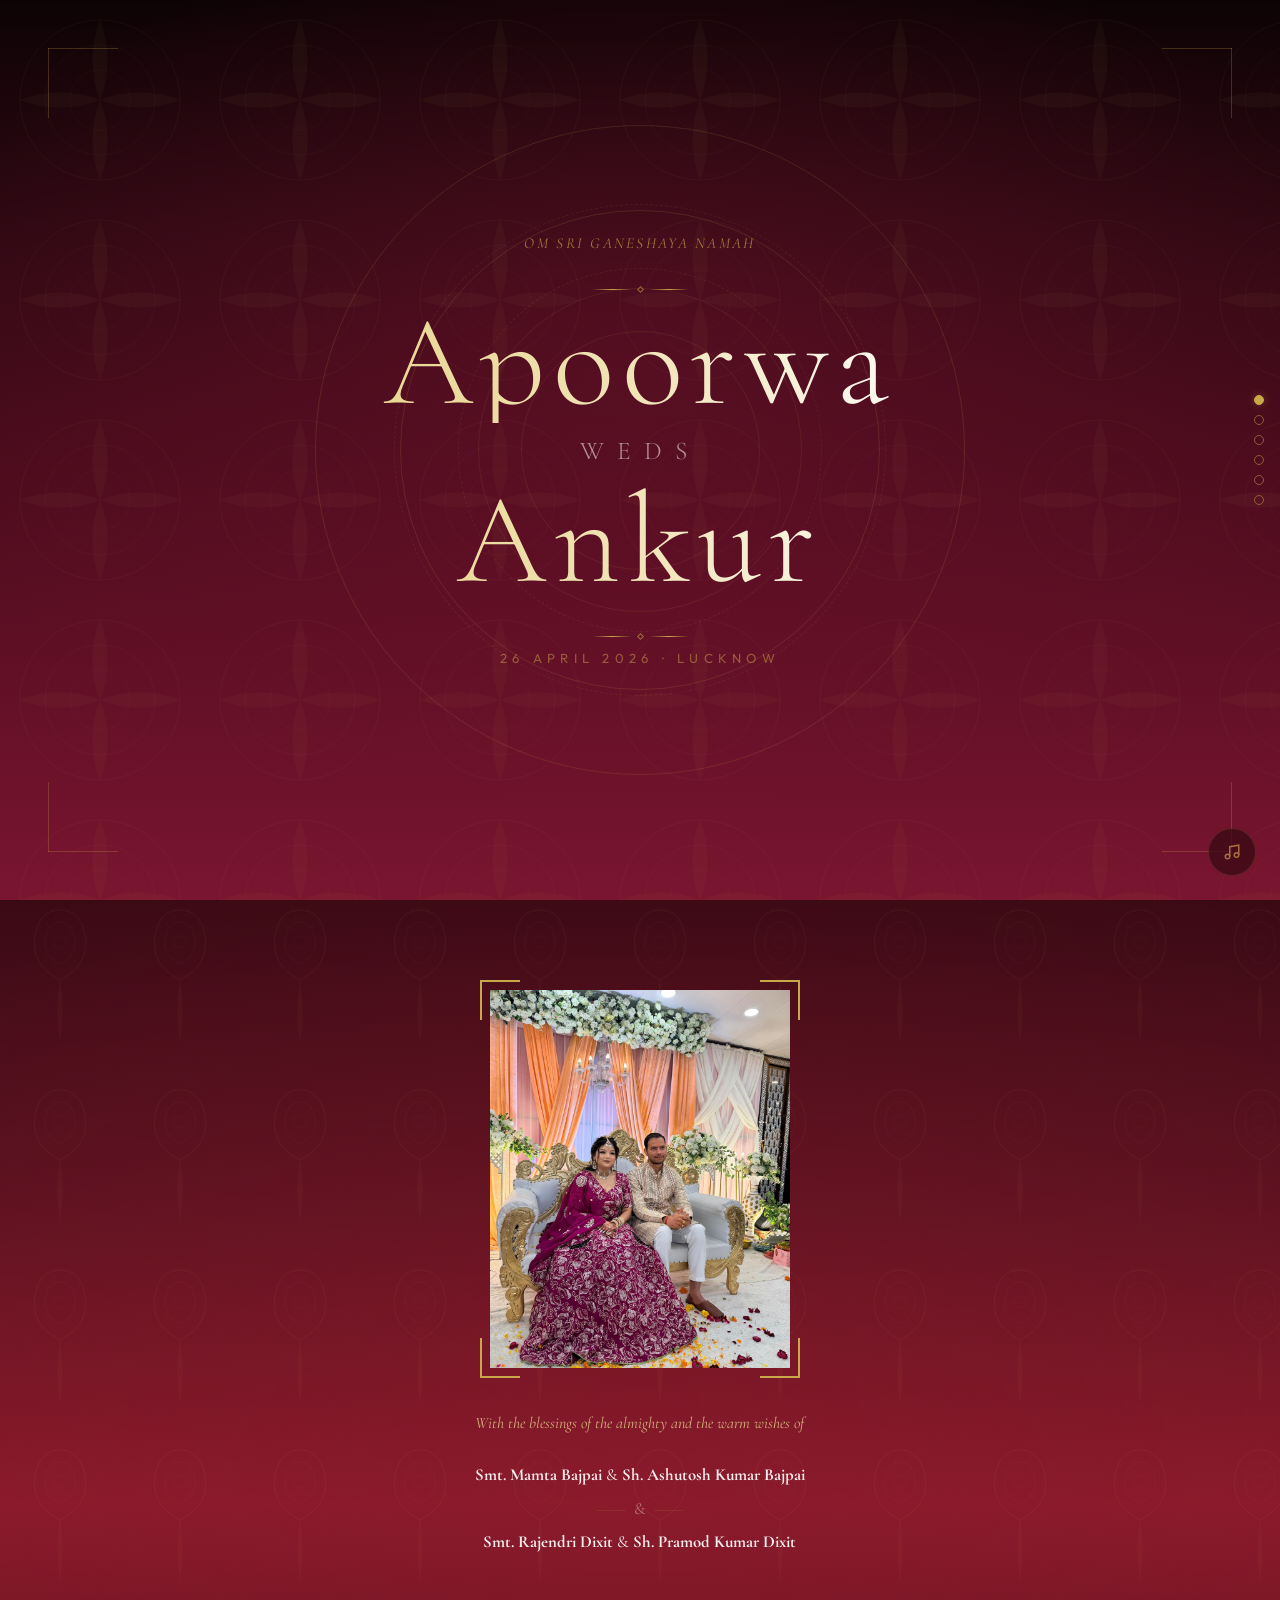
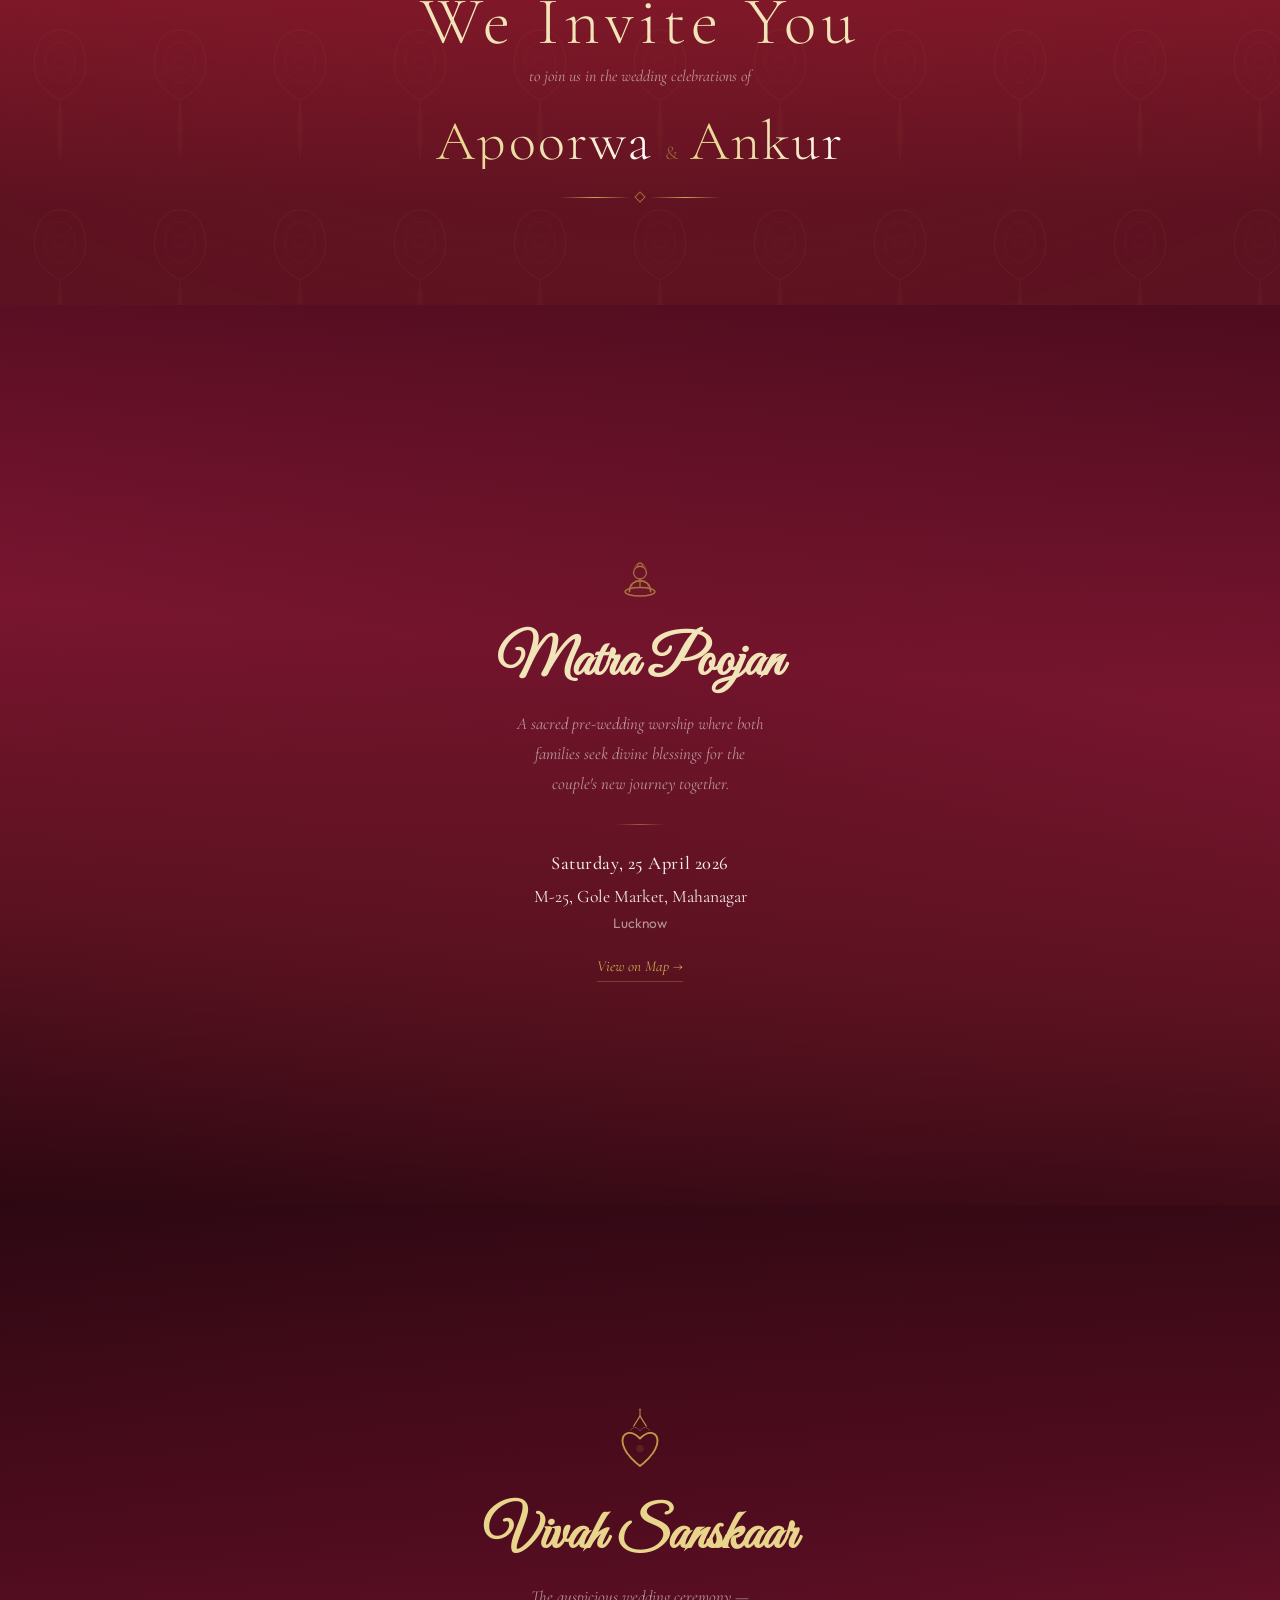
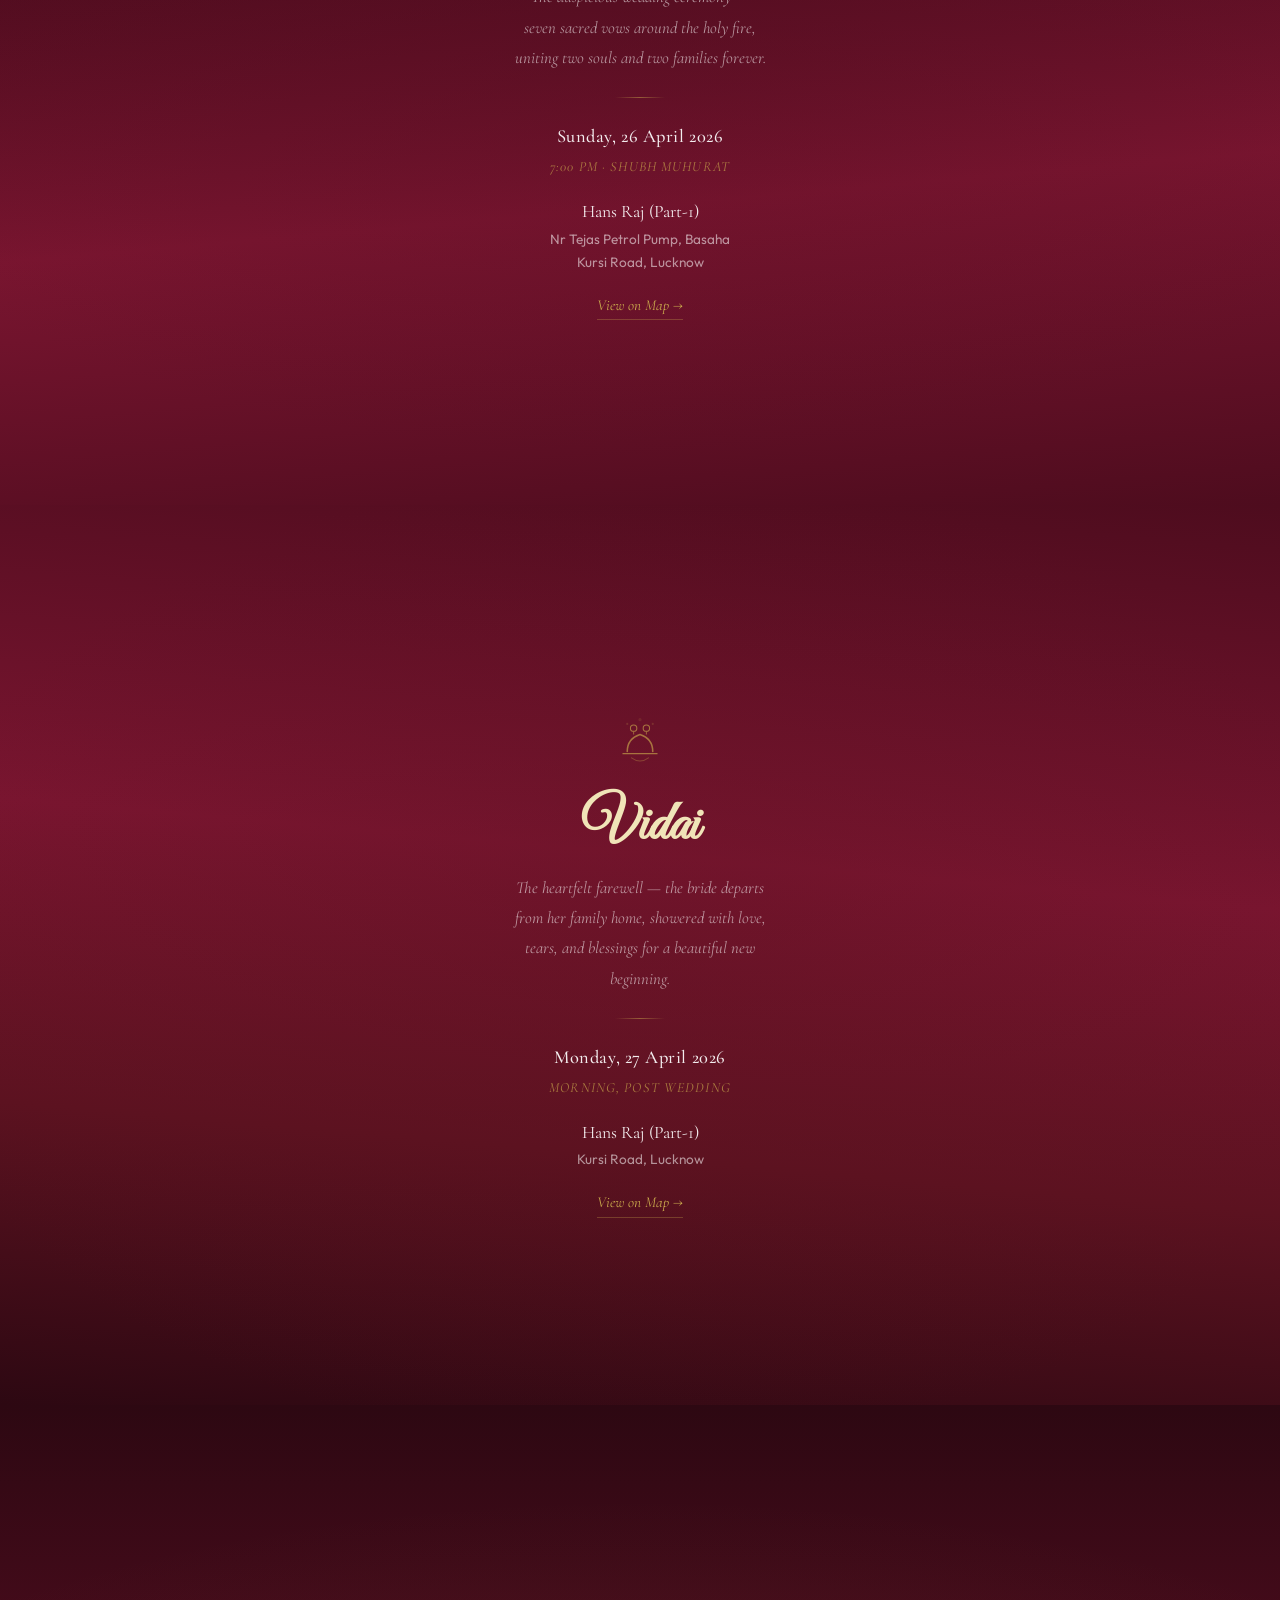
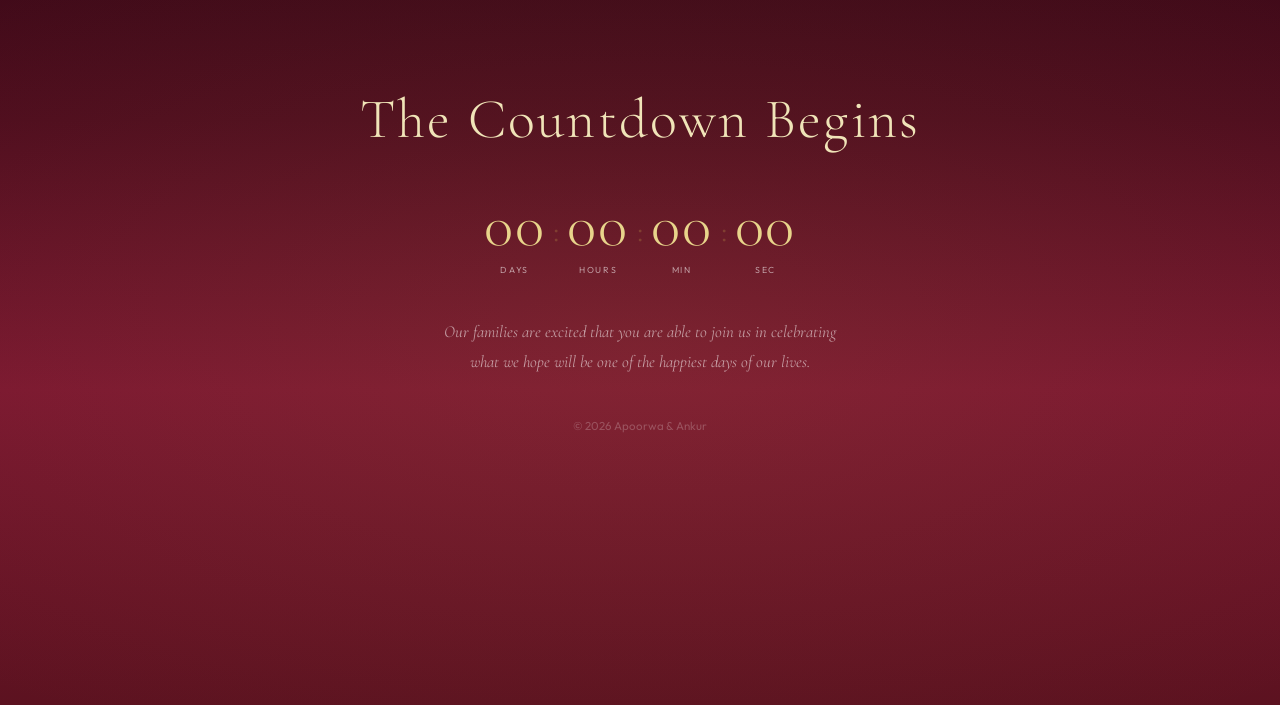
==== commit 6f5bd2ab: "Dynamic nav dots matching visible sections, sync all.html Made-with: Cursor" ====
--- a/index.html
+++ b/index.html
@@ -14,13 +14,8 @@
 </head>
 <body>
 
-<!-- Page dots nav -->
-<nav class="dots" aria-label="Page navigation">
-  <button class="dot dot--active" data-target="hero" aria-label="Hero"></button>
-  <button class="dot" data-target="invite" aria-label="Invitation"></button>
-  <button class="dot" data-target="events" aria-label="Events"></button>
-  <button class="dot" data-target="closing" aria-label="Closing"></button>
-</nav>
+<!-- Page dots nav (built dynamically by JS) -->
+<nav class="dots" id="dotsNav" aria-label="Page navigation"></nav>
 
 <!-- Music toggle -->
 <button type="button" class="music-btn" id="musicToggle" aria-pressed="false" aria-label="Play music">
